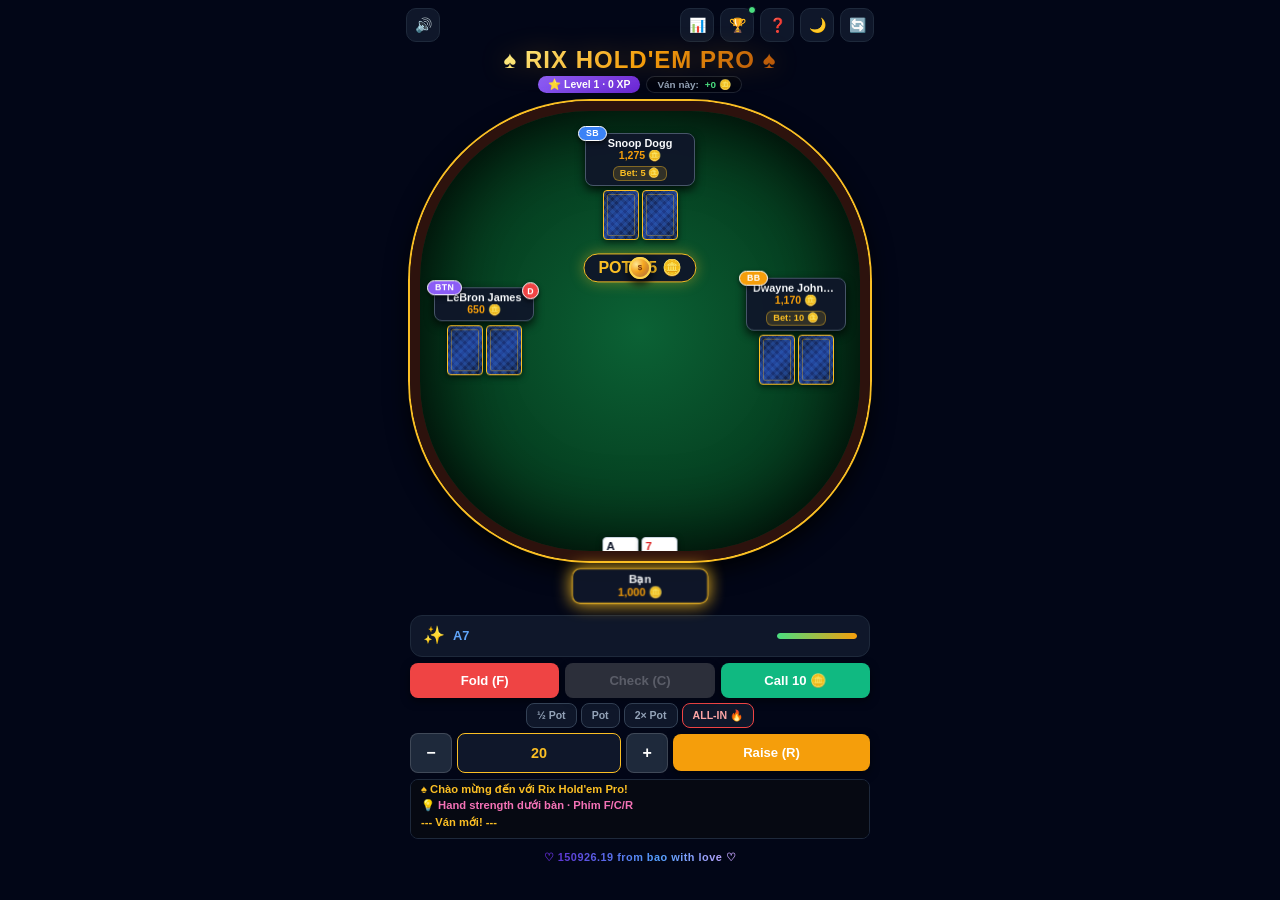
==== index.html @ a3fa2a21 "Update index.html" ====
<!DOCTYPE html>
<html lang="vi">
<head>
<meta charset="UTF-8" />
<meta name="viewport" content="width=device-width, initial-scale=1.0, maximum-scale=1.0, user-scalable=no" />
<title>Rix Hold'em Pro — Poker Đỉnh Cao</title>
<style>
*{box-sizing:border-box;margin:0;padding:0;font-family:-apple-system,BlinkMacSystemFont,'Segoe UI',Roboto,sans-serif;user-select:none;-webkit-tap-highlight-color:transparent}
:root{
  --bg-dark:#020617;
  --table-felt:radial-gradient(ellipse at center,#0b6235 0%,#04381c 70%,#011d0e 100%);
  --gold:#fbbf24;--rix:#f59e0b;
  --card-w:36px;--card-h:50px;
  --surface:#0f172a;--surface-2:#1e293b;--border:#1e293b;
  --text:#f8fafc;--text-muted:#94a3b8;
}
body.light{
  --bg-dark:#e8eef7;
  --table-felt:radial-gradient(ellipse at center,#15803d 0%,#0d5926 70%,#064e2b 100%);
  --surface:#ffffff;--surface-2:#f1f5f9;--border:#cbd5e1;
  --text:#0f172a;--text-muted:#475569;
}
body{background:var(--bg-dark);color:var(--text);display:flex;flex-direction:column;align-items:center;min-height:100vh;padding:6px 4px 4px;overflow-x:hidden;transition:background .3s,color .3s}

/* TOOLBAR */
.top-toolbar{width:100%;max-width:480px;display:flex;justify-content:space-between;align-items:center;gap:6px;padding:2px 6px;margin-bottom:2px;flex-shrink:0}
.toolbar-left,.toolbar-right{display:flex;gap:6px;align-items:center}
.toolbar-btn{width:34px;height:34px;border-radius:10px;border:1.5px solid var(--border);background:var(--surface);color:var(--text-muted);cursor:pointer;display:grid;place-items:center;font-size:14px;transition:all .2s ease;position:relative}
.toolbar-btn:hover{border-color:var(--gold);color:var(--gold);transform:translateY(-1px)}
.toolbar-btn.muted{opacity:.4}
.badge-dot{position:absolute;top:-3px;right:-3px;width:8px;height:8px;border-radius:50%;background:#4ade80;border:1.5px solid var(--bg-dark)}

/* HEADER */
.casino-header{text-align:center;margin-bottom:2px;flex-shrink:0}
.casino-title{font-size:clamp(1.1rem,4.2vw,1.5rem);background:linear-gradient(135deg,#fef08a 0%,#f59e0b 50%,#b45309 100%);-webkit-background-clip:text;-webkit-text-fill-color:transparent;text-transform:uppercase;font-weight:900;letter-spacing:1px;filter:drop-shadow(0 0 12px rgba(245,158,11,.3))}
.badges-row{display:inline-flex;gap:6px;align-items:center;margin-top:2px;flex-wrap:wrap;justify-content:center}
.level-badge{display:inline-flex;align-items:center;gap:4px;padding:2px 10px;border-radius:999px;background:linear-gradient(135deg,#8b5cf6,#6d28d9);color:#fff;font-size:.65rem;font-weight:800}
.session-badge{display:inline-flex;align-items:center;gap:6px;padding:2px 10px;border-radius:999px;background:rgba(0,0,0,.3);color:#94a3b8;font-size:.62rem;font-weight:700;border:1px solid rgba(148,163,184,.2)}
.session-badge .plus{color:#4ade80}
.session-badge .minus{color:#f87171}

/* ============================================================
   TABLE CONTAINER — 2 khu vực riêng biệt
   Khu 1: poker-table (chứa 3 bot + CARDS user)
   Khu 2: user-panel (chứa AVATAR-BOX user — NGOÀI bàn)
   ============================================================ */
.table-container{
  position:relative;
  width:100%;
  max-width:460px;
  margin:6px 0 6px;
  flex-shrink:0;
  display:flex;
  flex-direction:column;
  align-items:center;
  gap:8px; /* khoảng cách giữa bàn và user-panel */
}

.poker-table{
  position:relative;width:100%;height:clamp(360px,52vh,460px);
  background:var(--table-felt);
  border:10px solid #2d120d;border-radius:180px;
  box-shadow:0 0 0 2px var(--gold),inset 0 0 80px rgba(0,0,0,.95),0 10px 25px rgba(0,0,0,.9);
  overflow:hidden;
  animation:tableGlow 3s ease-in-out infinite alternate;
  flex-shrink:0;
}
@keyframes tableGlow{0%{box-shadow:0 0 0 2px var(--gold),inset 0 0 80px rgba(0,0,0,.95),0 10px 25px rgba(0,0,0,.9)}100%{box-shadow:0 0 0 4px #fcd34d,inset 0 0 90px rgba(0,0,0,.95),0 10px 30px rgba(251,191,36,.2)}}
.poker-table.shake{animation:shake .3s ease-in-out}
@keyframes shake{0%{transform:rotate(0)}25%{transform:rotate(1.5deg)}75%{transform:rotate(-1.5deg)}100%{transform:rotate(0)}}

.table-center{position:absolute;top:42%;left:50%;transform:translate(-50%,-50%);display:flex;flex-direction:column;align-items:center;gap:6px;z-index:2;pointer-events:none}
.pot-box{background:rgba(15,23,42,.95);border:1.5px solid var(--gold);padding:4px 14px;border-radius:20px;color:var(--gold);font-weight:900;font-size:clamp(.8rem,3vw,1rem);box-shadow:0 0 14px rgba(251,191,36,.4);white-space:nowrap;text-align:center;line-height:1.2;transition:transform .2s ease}
.pot-box.bump{animation:potBump .35s cubic-bezier(.34,1.56,.64,1)}
@keyframes potBump{0%{transform:scale(1)}50%{transform:scale(1.15)}100%{transform:scale(1)}}
.community-cards{display:flex;gap:3px;justify-content:center;align-items:center;min-height:var(--card-h)}

/* ============================================================
   SEATS — Flex column, DOM order quyết định layout
   Bot top/left/right: [avatar][cards]
   User (seat-bottom): [cards] only — avatar ở user-panel
   ============================================================ */
.seat{
  position:absolute;
  display:flex;
  flex-direction:column;
  align-items:center;
  gap:4px;
  z-index:5;
}
.seat-top{top:22px;left:50%;transform:translateX(-50%);width:110px}
.seat-left{top:50%;left:14px;transform:translateY(-50%);width:100px}
.seat-right{top:50%;right:14px;transform:translateY(-50%);width:100px}
/* User: chỉ có cards, căn giữa đáy bàn */
.seat-bottom{bottom:14px;left:50%;transform:translateX(-50%);z-index:5}

.avatar-box{
  position:relative;
  background:rgba(15,23,42,.95);
  border:1.5px solid #475569;
  border-radius:8px;
  padding:4px 6px;
  text-align:center;
  width:100%;
  box-shadow:0 4px 10px rgba(0,0,0,.8);
  backdrop-filter:blur(4px);
  transition:all .25s ease;
  flex-shrink:0;
}

.cards-row{
  display:none;
  gap:3px;
  justify-content:center;
  align-items:center;
  height:var(--card-h);
  flex-shrink:0;
}
.cards-row.has-cards{display:flex}

/* ============================================================
   USER PANEL — Avatar-box của user, NGOÀI bàn
   ============================================================ */
.user-panel{
  width:130px;
  z-index:10;
  position:relative;
}
.user-panel .avatar-box{
  width:100%;
}

/* ACTIVE / WINNER STATES — áp dụng cho cả seat và user-panel */
.seat.active-turn .avatar-box,
.user-panel.active-turn .avatar-box{
  border-color:var(--gold);box-shadow:0 0 16px var(--gold);transform:scale(1.05);
  animation:pulse-avatar .8s ease-in-out infinite alternate;
}
@keyframes pulse-avatar{0%{transform:scale(1.05);box-shadow:0 0 12px var(--gold)}100%{transform:scale(1.08);box-shadow:0 0 22px var(--gold),0 0 40px rgba(251,191,36,.2)}}

.seat.winner .avatar-box,
.user-panel.winner .avatar-box{
  border-color:#4ade80;box-shadow:0 0 40px #4ade80,0 0 80px rgba(74,222,128,.5);
  animation:pulse-win .6s ease-in-out infinite alternate;
}
@keyframes pulse-win{0%{transform:scale(1);box-shadow:0 0 20px #4ade80}100%{transform:scale(1.1);box-shadow:0 0 50px #4ade80,0 0 100px rgba(74,222,128,.4)}}

.seat.folded,
.user-panel.folded{opacity:.45;filter:grayscale(.7)}

.player-name{font-weight:800;font-size:.68rem;color:#f8fafc;white-space:nowrap;overflow:hidden;text-overflow:ellipsis;line-height:1.1}
.player-chips{color:var(--rix);font-weight:800;font-size:.66rem;font-variant-numeric:tabular-nums;line-height:1.1;white-space:nowrap;overflow:hidden;text-overflow:ellipsis}

.player-bet{display:none;margin-top:2px;font-size:.58rem;font-weight:900;color:var(--gold);background:rgba(251,191,36,.15);border:1px solid rgba(251,191,36,.4);border-radius:6px;padding:0 6px;line-height:1.4;white-space:nowrap}
.player-bet.show{display:inline-block}

.dealer-marker{position:absolute;top:-6px;right:-6px;background:#ef4444;color:#fff;font-weight:900;font-size:.55rem;width:17px;height:17px;border-radius:50%;display:flex;align-items:center;justify-content:center;border:1.5px solid #fff;box-shadow:0 2px 5px rgba(0,0,0,.6);z-index:3}

.position-badge{position:absolute;top:-8px;left:-8px;padding:2px 7px;border-radius:8px;font-size:.55rem;font-weight:900;line-height:1;border:1.5px solid #fff;box-shadow:0 2px 5px rgba(0,0,0,.6);white-space:nowrap;z-index:3;letter-spacing:.04em}
.position-badge.pb-btn{background:#8b5cf6;color:#fff}
.position-badge.pb-sb{background:#3b82f6;color:#fff}
.position-badge.pb-bb{background:#f59e0b;color:#fff}

/* SPEECH BUBBLE — absolute, đặt trên seat */
.speech-bubble{
  position:absolute;
  left:50%;
  top:-22px;
  transform:translateX(-50%) translateY(4px);
  background:rgba(251,191,36,.95);
  color:#0f172a;
  font-weight:800;
  font-size:.52rem;
  padding:2px 7px;
  border-radius:7px;
  opacity:0;
  transition:opacity .18s ease, transform .18s ease;
  z-index:100;
  white-space:nowrap;
  box-shadow:0 3px 6px rgba(0,0,0,.5);
  pointer-events:none;
  line-height:1.15;
  max-width:140px;
  overflow:hidden;
  text-overflow:ellipsis;
}
.speech-bubble.show{opacity:1;transform:translateX(-50%) translateY(0)}

/* ========== CARD STYLES ========== */
.card-container{perspective:1000px;width:var(--card-w);height:var(--card-h);flex-shrink:0}
.card-inner{position:relative;width:100%;height:100%;transition:transform .4s cubic-bezier(.4,.2,.2,1);transform-style:preserve-3d}
.card-container.flipped .card-inner{transform:rotateY(180deg)}
.card-front,.card-back{position:absolute;width:100%;height:100%;backface-visibility:hidden;border-radius:4px;box-shadow:0 2px 6px rgba(0,0,0,.6);display:flex;flex-direction:column;justify-content:space-between;padding:2px 3px;font-weight:900;font-size:.72rem}
.card-front{background:#fff;border:1px solid #cbd5e1;transform:rotateY(180deg)}
.card-front.red{color:#dc2626}
.card-front.black{color:#0f172a}
.card-front .suit{align-self:flex-end;font-size:.75rem;line-height:1}
.card-back{
  background:
    repeating-linear-gradient(45deg,rgba(59,130,246,.18) 0 3px,transparent 3px 6px),
    repeating-linear-gradient(-45deg,rgba(59,130,246,.18) 0 3px,transparent 3px 6px),
    linear-gradient(135deg,#0f172a 0%,#1e3a8a 50%,#0f172a 100%);
  border:1px solid var(--gold);transform:rotateY(0deg);position:relative;
}
.card-back::after{content:'';position:absolute;inset:3px;border:1px solid rgba(251,191,36,.35);border-radius:2px}
.card-container.glow-gold .card-front{box-shadow:0 0 20px var(--gold),0 0 40px rgba(251,191,36,.4);border-color:var(--gold)}
.card-container.glow-rainbow .card-front{box-shadow:0 0 30px #fbbf24,0 0 60px #f59e0b,0 0 90px #ef4444;border-color:#fbbf24;animation:glowRainbow .6s ease-in-out infinite alternate}
@keyframes glowRainbow{0%{box-shadow:0 0 20px #fbbf24,0 0 40px #f59e0b}100%{box-shadow:0 0 40px #fbbf24,0 0 80px #f59e0b,0 0 120px #ef4444}}

.flying-card{position:fixed;width:var(--card-w);height:var(--card-h);background:linear-gradient(135deg,#0f172a 0%,#1e3a8a 100%);border:1px solid var(--gold);border-radius:4px;z-index:999;pointer-events:none;transition:all .25s cubic-bezier(.25,.8,.25,1);box-shadow:0 6px 15px rgba(0,0,0,.7)}
.flying-chip{position:fixed;width:22px;height:22px;border-radius:50%;background:radial-gradient(circle at 30% 30%,#fde68a,#f59e0b 40%,#92400e 100%);border:2px solid #fcd34d;z-index:999;pointer-events:none;box-shadow:0 4px 10px rgba(0,0,0,.6),inset 0 0 8px rgba(255,255,255,.3);transition:all .5s cubic-bezier(.4,0,.2,1);display:grid;place-items:center;font-size:8px;font-weight:900;color:#78350f}

/* INFO BAR */
.info-bar{width:100%;max-width:460px;padding:8px 12px;margin-top:6px;background:var(--surface);border:1.5px solid var(--border);border-radius:12px;display:flex;align-items:center;gap:10px;justify-content:space-between;min-height:42px;flex-shrink:0;position:relative;z-index:1}
.hand-strength{display:flex;align-items:center;gap:8px;font-size:.8rem;font-weight:800;color:var(--gold);flex:1;min-width:0}
.hand-strength .strength-icon{font-size:1.1rem;flex-shrink:0}
.hand-strength .strength-name{white-space:nowrap;overflow:hidden;text-overflow:ellipsis}
.hand-strength.strength-great{color:#4ade80}
.hand-strength.strength-good{color:#60a5fa}
.hand-strength.strength-ok{color:var(--gold)}
.hand-strength.strength-bad{color:#f87171}
.timer-bar{width:80px;height:6px;background:#1e293b;border-radius:3px;overflow:hidden;flex-shrink:0}
.timer-fill{height:100%;width:100%;background:linear-gradient(90deg,#4ade80,#f59e0b);transition:width 1s linear;border-radius:3px}
.timer-fill.warning{background:linear-gradient(90deg,#f59e0b,#ef4444)}
.timer-fill.danger{background:#ef4444;animation:timerPulse .5s ease-in-out infinite alternate}
@keyframes timerPulse{0%{opacity:1}100%{opacity:.5}}

/* CONTROLS */
.controls-area{width:100%;max-width:460px;display:flex;flex-direction:column;gap:5px;align-items:center;margin-top:6px;flex-shrink:0}
.action-btns{display:grid;grid-template-columns:repeat(3,1fr);gap:6px;width:100%}
.btn{padding:10px 0;border:none;border-radius:8px;font-weight:800;font-size:.82rem;cursor:pointer;transition:all .15s ease;box-shadow:0 3px 8px rgba(0,0,0,.5);text-align:center;color:#fff;white-space:nowrap}
.btn:active{transform:scale(.96)}
.btn:disabled{opacity:.35;cursor:not-allowed;filter:grayscale(1)}
.btn-fold{background:#ef4444}
.btn-check{background:#3b82f6}
.btn-call{background:#10b981}
.btn-raise{background:#f59e0b;flex:1;padding:11px 0}
.btn-next{background:linear-gradient(135deg,#8b5cf6 0%,#6d28d9 100%);grid-column:span 3;padding:12px 0;font-size:.95rem;letter-spacing:.5px}
.raise-control-group{display:grid;grid-template-columns:42px 1fr 42px 1.2fr;gap:5px;width:100%;align-items:center}
.btn-step{background:var(--surface-2);color:#fff;border:1px solid rgba(255,255,255,.15);height:40px;font-size:1rem;font-weight:800;border-radius:8px;cursor:pointer;transition:all .15s}
.btn-step:hover{background:var(--border);color:var(--gold)}
input[type="number"]{height:40px;border-radius:8px;border:1px solid var(--gold);font-weight:bold;text-align:center;background:var(--surface);color:var(--gold);font-size:.9rem;-moz-appearance:textfield;width:100%}
input[type="number"]::-webkit-outer-spin-button,input[type="number"]::-webkit-inner-spin-button{-webkit-appearance:none;margin:0}
.raise-presets{display:flex;gap:4px;width:100%;justify-content:center;flex-wrap:wrap}
.preset-btn{padding:5px 10px;border-radius:8px;border:1.5px solid #334155;background:var(--surface);color:var(--text-muted);font-weight:700;font-size:.66rem;cursor:pointer;transition:all .15s}
.preset-btn:hover{border-color:var(--gold);color:var(--gold);background:var(--surface-2)}
.preset-btn.allin{border-color:#ef4444;color:#fca5a5}
.preset-btn.allin:hover{border-color:#ef4444;color:#fff;background:#7f1d1d}

/* LOG */
.log-box{width:100%;max-width:460px;height:60px;background:rgba(7,10,18,.95);margin-top:6px;border-radius:8px;padding:6px 10px;overflow-y:auto;font-size:.7rem;border:1px solid #1e293b;flex-shrink:0}
.log-box::-webkit-scrollbar{width:4px}
.log-box::-webkit-scrollbar-thumb{background:#334155;border-radius:2px}
.log-line{margin-bottom:2px;color:#94a3b8;line-height:1.3}
.log-line.gold{color:var(--gold);font-weight:bold}
.log-line.alert{color:#f87171;font-weight:bold}
.log-line.winner{color:#4ade80;font-weight:bold}
.log-line.special{color:#f472b6;font-weight:bold}
.log-line.achievement{color:#c084fc;font-weight:bold}

/* MODAL */
.modal-backdrop{position:fixed;inset:0;background:rgba(2,6,23,.85);backdrop-filter:blur(6px);-webkit-backdrop-filter:blur(6px);z-index:2000;display:grid;place-items:center;padding:16px;opacity:0;visibility:hidden;transition:all .25s ease}
.modal-backdrop.open{opacity:1;visibility:visible}
.modal-content{background:linear-gradient(180deg,#0f172a 0%,#020617 100%);border:1.5px solid var(--gold);border-radius:18px;padding:20px;width:100%;max-width:440px;max-height:85vh;overflow-y:auto;box-shadow:0 20px 60px rgba(0,0,0,.9),0 0 40px rgba(251,191,36,.15);transform:scale(.95);transition:transform .25s cubic-bezier(.34,1.56,.64,1)}
.modal-backdrop.open .modal-content{transform:scale(1)}
.modal-content::-webkit-scrollbar{width:6px}
.modal-content::-webkit-scrollbar-thumb{background:#334155;border-radius:3px}
.modal-head{display:flex;justify-content:space-between;align-items:center;margin-bottom:16px;padding-bottom:12px;border-bottom:1px solid #1e293b}
.modal-head h3{font-size:1.05rem;font-weight:800;color:var(--gold);display:flex;align-items:center;gap:8px}
.modal-close{width:32px;height:32px;border-radius:8px;border:none;background:#1e293b;color:#94a3b8;cursor:pointer;display:grid;place-items:center;font-size:14px;transition:all .2s}
.modal-close:hover{background:#ef4444;color:#fff}
.modal-section{margin-bottom:16px}
.modal-section h4{font-size:.78rem;font-weight:800;color:var(--gold);text-transform:uppercase;letter-spacing:.05em;margin-bottom:8px;display:flex;align-items:center;gap:6px}
.modal-section p,.modal-section li{font-size:.82rem;color:#cbd5e1;line-height:1.6}
.modal-section ul{padding-left:20px}
.modal-section li{margin-bottom:4px}
.kbd{display:inline-block;padding:2px 8px;border-radius:5px;background:#1e293b;border:1px solid #475569;font-family:'Courier New',monospace;font-size:.72rem;font-weight:700;color:var(--gold);box-shadow:0 2px 0 #334155}

/* STATS */
.stats-grid{display:grid;grid-template-columns:repeat(2,1fr);gap:8px;margin-bottom:16px}
.stat-card{background:linear-gradient(135deg,#1e293b,#0f172a);border:1px solid #334155;border-radius:12px;padding:12px;text-align:center}
.stat-card .v{font-size:1.4rem;font-weight:900;color:var(--gold);font-family:'Courier New',monospace;line-height:1;font-variant-numeric:tabular-nums}
.stat-card .l{font-size:.65rem;font-weight:700;color:#94a3b8;text-transform:uppercase;margin-top:6px;letter-spacing:.04em}
.stat-card.win .v{color:#4ade80}
.stat-card.loss .v{color:#f87171}
.xp-bar{height:10px;background:#1e293b;border-radius:5px;overflow:hidden;margin-top:6px;position:relative}
.xp-fill{height:100%;background:linear-gradient(90deg,#8b5cf6,#ec4899);border-radius:5px;transition:width .5s ease}
.xp-text{position:absolute;inset:0;display:flex;align-items:center;justify-content:center;font-size:.6rem;font-weight:800;color:#fff;text-shadow:0 1px 2px rgba(0,0,0,.8)}
.history-list-mini{display:flex;flex-direction:column;gap:4px;max-height:180px;overflow-y:auto;margin-bottom:12px}
.history-item-mini{display:flex;justify-content:space-between;align-items:center;padding:6px 10px;border-radius:8px;background:#0a0f1e;border:1px solid #1e293b;font-size:.75rem}
.history-item-mini.win{border-left:3px solid #4ade80}
.history-item-mini.loss{border-left:3px solid #f87171}
.history-item-mini .result{font-weight:800}
.history-item-mini.win .result{color:#4ade80}
.history-item-mini.loss .result{color:#f87171}

/* ACH */
.achievements-grid{display:grid;grid-template-columns:repeat(3,1fr);gap:8px}
.ach-card{padding:10px 6px;border-radius:10px;text-align:center;background:#0a0f1e;border:1px solid #1e293b;transition:all .2s}
.ach-card.unlocked{background:linear-gradient(135deg,#1e293b,#0f172a);border-color:var(--gold);box-shadow:0 0 12px rgba(251,191,36,.2)}
.ach-card.locked{opacity:.4;filter:grayscale(1)}
.ach-icon{font-size:1.6rem;line-height:1;margin-bottom:4px}
.ach-name{font-size:.6rem;font-weight:700;color:#cbd5e1;line-height:1.2}
.ach-card.unlocked .ach-name{color:var(--gold)}

.hand-ranks{display:flex;flex-direction:column;gap:4px}
.hand-rank-item{display:flex;align-items:center;gap:10px;padding:6px 10px;background:#0a0f1e;border-radius:8px;border-left:3px solid var(--gold);font-size:.78rem}
.hand-rank-item .rank-num{font-weight:900;color:var(--gold);min-width:24px}
.hand-rank-item .rank-name{font-weight:700;color:#f8fafc}

/* TOAST */
.toast-wrap{position:fixed;top:70px;left:50%;transform:translateX(-50%);z-index:3000;display:flex;flex-direction:column;gap:8px;align-items:center;pointer-events:none;width:min(92vw,400px)}
.toast{background:linear-gradient(135deg,#fbbf24,#f59e0b);color:#0f172a;padding:10px 18px;border-radius:12px;font-weight:800;font-size:.82rem;box-shadow:0 10px 30px rgba(251,191,36,.4);animation:toastIn .35s cubic-bezier(.34,1.56,.64,1);display:flex;align-items:center;gap:10px;border:2px solid #fcd34d;max-width:100%}
.toast.info{background:linear-gradient(135deg,#3b82f6,#2563eb);color:#fff;border-color:#60a5fa}
.toast.win{background:linear-gradient(135deg,#10b981,#059669);color:#fff;border-color:#34d399}
@keyframes toastIn{from{opacity:0;transform:translateY(-20px) scale(.9)}to{opacity:1;transform:none}}

/* EFFECTS */
.confetti{position:fixed;width:10px;height:14px;z-index:9999;pointer-events:none;top:-20px;animation:confettiFall linear forwards}
@keyframes confettiFall{0%{transform:translateY(0) rotate(0) scale(1);opacity:1}100%{transform:translateY(110vh) rotate(720deg) scale(.6);opacity:0}}
.firework{position:fixed;pointer-events:none;width:8px;height:8px;border-radius:50%;animation:firework-burst .8s ease-out forwards;z-index:1000}
@keyframes firework-burst{0%{transform:translate(0,0) scale(1);opacity:1}100%{transform:translate(var(--tx),var(--ty)) scale(0);opacity:0}}
.flash-overlay{position:fixed;inset:0;background:radial-gradient(circle,rgba(251,191,36,.25) 0%,rgba(251,191,36,0) 70%);pointer-events:none;z-index:999;opacity:0;animation:flashPulse .6s ease-out forwards}
@keyframes flashPulse{0%{opacity:1}100%{opacity:0}}

.winner-banner{position:fixed;top:10%;left:50%;transform:translate(-50%,-50%) scale(.5);z-index:2500;pointer-events:none;padding:12px 24px;border-radius:18px;background:linear-gradient(135deg,#fbbf24,#f59e0b,#ef4444);color:#fff;font-weight:900;font-size:1.1rem;text-shadow:0 2px 4px rgba(0,0,0,.3);box-shadow:0 20px 60px rgba(251,191,36,.6);border:3px solid #fff;letter-spacing:1px;animation:winnerPop 1.4s cubic-bezier(.34,1.56,.64,1) forwards;white-space:nowrap}
@keyframes winnerPop{0%{transform:translate(-50%,-50%) scale(.5);opacity:0}20%{transform:translate(-50%,-50%) scale(1.15);opacity:1}75%{transform:translate(-50%,-50%) scale(1);opacity:1}100%{transform:translate(-50%,-50%) scale(1);opacity:0}}

/* FOOTER */
.footer{width:100%;max-width:460px;text-align:center;padding:8px 0 4px;font-size:.68rem;font-weight:600;letter-spacing:.5px;margin-top:4px;flex-shrink:0}
.rainbow-text{background:linear-gradient(270deg,#ff6b6b,#feca57,#48dbfb,#ff9ff3,#54a0ff,#5f27cd);background-size:300% 300%;-webkit-background-clip:text;-webkit-text-fill-color:transparent;animation:rainbow 4s ease-in-out infinite;display:inline-block}
@keyframes rainbow{0%{background-position:0% 50%}50%{background-position:100% 50%}100%{background-position:0% 50%}}

@media (max-width:480px){
  .btn{font-size:.75rem;padding:9px 0}
  .stat-card .v{font-size:1.15rem}
  .session-badge{display:none}
  .raise-control-group{grid-template-columns:38px 1fr 38px 1.2fr}
  .poker-table{height:clamp(340px,50vh,420px)}
  .card-container{width:32px;height:45px}
  .speech-bubble{font-size:.48rem;padding:1px 5px;max-width:110px}
  .seat-top{top:18px}
}
@media (max-height:700px){
  .poker-table{height:340px}
}
</style>
</head>
<body>

<div class="top-toolbar">
  <div class="toolbar-left">
    <button class="toolbar-btn" id="btn-sound" title="Âm thanh">🔊</button>
  </div>
  <div class="toolbar-right">
    <button class="toolbar-btn" id="btn-stats" title="Thống kê">📊</button>
    <button class="toolbar-btn" id="btn-ach" title="Thành tựu" style="position:relative">
      🏆
      <span class="badge-dot" id="ach-badge" style="display:none"></span>
    </button>
    <button class="toolbar-btn" id="btn-help" title="Trợ giúp">❓</button>
    <button class="toolbar-btn" id="btn-theme" title="Đổi theme">🌙</button>
    <button class="toolbar-btn" id="btn-reset" title="Reset">🔄</button>
  </div>
</div>

<div class="casino-header">
  <div class="casino-title">♠️ Rix Hold'em Pro ♠️</div>
  <div class="badges-row">
    <span class="level-badge" id="level-badge">⭐ Level 1 · 0 XP</span>
    <span class="session-badge" id="session-badge"></span>
  </div>
</div>

<div class="table-container">
  <div class="poker-table" id="poker-table">
    <div class="table-center">
      <div class="pot-box" id="pot-display">POT: 0</div>
      <div class="community-cards" id="community-cards"></div>
    </div>

    <!-- SEAT TOP -->
    <div class="seat seat-top" id="seat-2">
      <div class="speech-bubble" id="bubble-2">Check</div>
      <div class="avatar-box">
        <div class="position-badge" id="pos-2" style="display:none"></div>
        <div class="player-name" id="name-2">Bot 2</div>
        <div class="player-chips" id="chips-2">0</div>
        <div class="player-bet" id="bet-2"></div>
        <div class="dealer-marker" id="d-2" style="display:none;">D</div>
      </div>
      <div class="cards-row" id="cards-2"></div>
    </div>

    <!-- SEAT LEFT -->
    <div class="seat seat-left" id="seat-1">
      <div class="speech-bubble" id="bubble-1">Check</div>
      <div class="avatar-box">
        <div class="position-badge" id="pos-1" style="display:none"></div>
        <div class="player-name" id="name-1">Bot 1</div>
        <div class="player-chips" id="chips-1">0</div>
        <div class="player-bet" id="bet-1"></div>
        <div class="dealer-marker" id="d-1" style="display:none;">D</div>
      </div>
      <div class="cards-row" id="cards-1"></div>
    </div>

    <!-- SEAT RIGHT -->
    <div class="seat seat-right" id="seat-3">
      <div class="speech-bubble" id="bubble-3">Check</div>
      <div class="avatar-box">
        <div class="position-badge" id="pos-3" style="display:none"></div>
        <div class="player-name" id="name-3">Bot 3</div>
        <div class="player-chips" id="chips-3">0</div>
        <div class="player-bet" id="bet-3"></div>
        <div class="dealer-marker" id="d-3" style="display:none;">D</div>
      </div>
      <div class="cards-row" id="cards-3"></div>
    </div>

    <!-- SEAT BOTTOM (USER): CHỈ có cards + bubble. Avatar nằm ở user-panel bên dưới -->
    <div class="seat seat-bottom" id="seat-0">
      <div class="speech-bubble" id="bubble-0">Check</div>
      <div class="cards-row" id="cards-0"></div>
    </div>
  </div>

  <!-- USER PANEL: Avatar-box của user, NGOÀI bàn, dưới bàn -->
  <div class="user-panel" id="user-panel">
    <div class="avatar-box">
      <div class="position-badge" id="pos-0" style="display:none"></div>
      <div class="player-name" id="name-0">Bạn</div>
      <div class="player-chips" id="chips-0">0</div>
      <div class="player-bet" id="bet-0"></div>
      <div class="dealer-marker" id="d-0" style="display:none;">D</div>
    </div>
  </div>
</div>

<div class="info-bar">
  <div class="hand-strength" id="hand-strength">
    <span class="strength-icon">🃏</span>
    <span class="strength-name" id="strength-name">Chưa có bài</span>
  </div>
  <div class="timer-bar" id="timer-bar" style="display:none">
    <div class="timer-fill" id="timer-fill"></div>
  </div>
</div>

<div class="controls-area">
  <div class="action-btns">
    <button class="btn btn-fold" id="btn-fold">Fold (F)</button>
    <button class="btn btn-check" id="btn-check">Check (C)</button>
    <button class="btn btn-call" id="btn-call">Call</button>
  </div>
  <div class="raise-presets">
    <button class="preset-btn" data-preset="half">½ Pot</button>
    <button class="preset-btn" data-preset="pot">Pot</button>
    <button class="preset-btn" data-preset="2x">2× Pot</button>
    <button class="preset-btn allin" data-preset="allin">ALL-IN 🔥</button>
  </div>
  <div class="raise-control-group">
    <button class="btn-step" id="btn-minus">−</button>
    <input type="number" id="raise-amount" value="10" min="10" step="10">
    <button class="btn-step" id="btn-plus">+</button>
    <button class="btn btn-raise" id="btn-raise">Raise (R)</button>
  </div>
  <button class="btn btn-next" id="btn-next" style="display:none;">Ván Tiếp ➔ (Space)</button>
</div>

<div class="log-box" id="log-box"></div>

<div class="footer">
  <span class="rainbow-text">♡ <span id="app-version">150926.19</span> from bao with love ♡</span>
</div>

<div class="toast-wrap" id="toast-wrap"></div>

<!-- HELP -->
<div class="modal-backdrop" id="modal-help">
  <div class="modal-content">
    <div class="modal-head">
      <h3>❓ Hướng dẫn & Xếp hạng bài</h3>
      <button class="modal-close" data-close>✕</button>
    </div>
    <div class="modal-section">
      <h4>🏆 Xếp hạng 5 lá (cao → thấp)</h4>
      <div class="hand-ranks">
        <div class="hand-rank-item"><span class="rank-num">#1</span><span class="rank-name">Royal Flush — Sảnh Rồng</span></div>
        <div class="hand-rank-item"><span class="rank-num">#2</span><span class="rank-name">Straight Flush — Thùng Phá Sảnh</span></div>
        <div class="hand-rank-item"><span class="rank-num">#3</span><span class="rank-name">Four of a Kind — Tứ Quý</span></div>
        <div class="hand-rank-item"><span class="rank-num">#4</span><span class="rank-name">Full House — Cù Lũ</span></div>
        <div class="hand-rank-item"><span class="rank-num">#5</span><span class="rank-name">Flush — Thùng</span></div>
        <div class="hand-rank-item"><span class="rank-num">#6</span><span class="rank-name">Straight — Sảnh</span></div>
        <div class="hand-rank-item"><span class="rank-num">#7</span><span class="rank-name">Three of a Kind — Xám Cơ</span></div>
        <div class="hand-rank-item"><span class="rank-num">#8</span><span class="rank-name">Two Pair — Hai Đôi</span></div>
        <div class="hand-rank-item"><span class="rank-num">#9</span><span class="rank-name">One Pair — Một Đôi</span></div>
        <div class="hand-rank-item"><span class="rank-num">#10</span><span class="rank-name">High Card — Mậu Thần</span></div>
      </div>
    </div>
    <div class="modal-section">
      <h4>⌨️ Phím tắt</h4>
      <ul style="list-style:none;padding:0">
        <li><span class="kbd">F</span> Fold</li>
        <li><span class="kbd">C</span> Check / Call</li>
        <li><span class="kbd">R</span> Raise</li>
        <li><span class="kbd">Space</span> Ván tiếp</li>
        <li><span class="kbd">1</span> <span class="kbd">2</span> <span class="kbd">3</span> <span class="kbd">4</span> Preset raise</li>
      </ul>
    </div>
  </div>
</div>

<div class="modal-backdrop" id="modal-stats">
  <div class="modal-content">
    <div class="modal-head">
      <h3>📊 Thống kê</h3>
      <button class="modal-close" data-close>✕</button>
    </div>
    <div id="stats-content"></div>
  </div>
</div>

<div class="modal-backdrop" id="modal-ach">
  <div class="modal-content">
    <div class="modal-head">
      <h3>🏆 Thành tựu</h3>
      <button class="modal-close" data-close>✕</button>
    </div>
    <div class="achievements-grid" id="achievements-grid"></div>
  </div>
</div>

<script>
/* ============================================================
   VERSION
============================================================ */
const APP_VERSION = '150926.19';
document.addEventListener('DOMContentLoaded', () => {
  const el = document.getElementById('app-version');
  if(el) el.textContent = APP_VERSION;
});

/* ============================================================
   SOUND
============================================================ */
const Sound = {
  ctx: null, enabled: true,
  init(){ if(!this.ctx){ try{ this.ctx = new (window.AudioContext||window.webkitAudioContext)(); }catch(e){} } if(this.ctx && this.ctx.state === 'suspended') this.ctx.resume(); },
  _play(freq, dur, type='sine', vol=0.15){
    if(!this.enabled) return;
    this.init(); if(!this.ctx) return;
    try{
      const t = this.ctx.currentTime;
      const o = this.ctx.createOscillator(), g = this.ctx.createGain();
      o.type = type;
      o.frequency.setValueAtTime(freq, t);
      g.gain.setValueAtTime(vol, t);
      g.gain.linearRampToValueAtTime(0.01, t + dur);
      o.connect(g); g.connect(this.ctx.destination);
      o.start(t); o.stop(t + dur);
    }catch(e){}
  },
  playCard(){ this._play(480, 0.08, 'sine', 0.2); },
  playChip(){ this._play(1350, 0.06, 'triangle', 0.18); },
  playKnock(){ this._play(110, 0.05, 'square', 0.22); },
  playWin(){ [523.25,659.25,783.99,1046.50].forEach((f,i)=> setTimeout(()=>this._play(f,0.22,'sine',0.2), i*100)); },
  playShake(){ this._play(60, 0.15, 'sawtooth', 0.15); },
  playHappy(){ [523,659,784].forEach((f,i)=> setTimeout(()=>this._play(f,0.12,'sine',0.15), i*80)); },
  playAllIn(){ this._play(220, 0.3, 'sawtooth', 0.15); },
  playBigWin(){ [523,659,784,1047,784,659].forEach((f,i)=> setTimeout(()=>this._play(f,0.12,'sine',0.2), i*80)); },
  playFold(){ this._play(300, 0.1, 'sine', 0.1); }
};
document.addEventListener('click', () => { Sound.init(); });

/* ============================================================
   UTILS
============================================================ */
const $ = id => document.getElementById(id);
const sleep = ms => new Promise(r => setTimeout(r, ms));
const fmt = n => Math.floor(n).toLocaleString('en-US') + ' 🪙';
const fmtFull = fmt;

function shuffleArray(arr){
  const a = [...arr];
  for(let i = a.length-1; i>0; i--){
    const j = Math.floor(Math.random()*(i+1));
    [a[i],a[j]] = [a[j],a[i]];
  }
  return a;
}
function vibrate(p){ try{ if(navigator.vibrate) navigator.vibrate(p); }catch(e){} }

/* ============================================================
   TOAST / CONFETTI / FIREWORKS
============================================================ */
function showToast(msg, type=''){
  const wrap = $('toast-wrap');
  if(!wrap) return;
  const el = document.createElement('div');
  el.className = 'toast' + (type ? ' ' + type : '');
  el.innerHTML = `<span>${msg}</span>`;
  wrap.appendChild(el);
  setTimeout(() => {
    el.style.animation = 'toastIn .3s reverse forwards';
    setTimeout(() => el.remove(), 300);
  }, 2800);
}
function createConfetti(count = 60){
  const colors = ['#fbbf24','#f59e0b','#ef4444','#3b82f6','#10b981','#8b5cf6','#ec4899'];
  for(let i = 0; i < count; i++){
    const el = document.createElement('div');
    el.className = 'confetti';
    el.style.background = colors[Math.floor(Math.random()*colors.length)];
    el.style.left = (Math.random()*100) + 'vw';
    el.style.animationDelay = (Math.random()*0.6) + 's';
    el.style.animationDuration = (1.8 + Math.random()*1.6) + 's';
    if(Math.random() > 0.5) el.style.borderRadius = '50%';
    document.body.appendChild(el);
    setTimeout(() => el.remove(), 4000);
  }
}
function showWinnerBanner(text){
  const el = document.createElement('div');
  el.className = 'winner-banner';
  el.textContent = text;
  document.body.appendChild(el);
  setTimeout(() => el.remove(), 1500);
}
function cleanupStaleFlyers(){
  document.querySelectorAll('.flying-card,.flying-chip,.confetti,.firework,.winner-banner,.flash-overlay').forEach(el => el.remove());
}

/* Helper: đánh dấu winner cho cả seat và user-panel */
function markWinner(seatId){
  if(seatId === 0){
    const panel = $('user-panel');
    if(panel) panel.classList.add('winner');
  }
  const seat = $('seat-' + seatId);
  if(seat) seat.classList.add('winner');
}
/* Helper: reset winner cho tất cả */
function clearAllWinners(){
  document.querySelectorAll('.seat').forEach(s => s.classList.remove('winner','active-turn'));
  const panel = $('user-panel');
  if(panel) panel.classList.remove('winner','active-turn','folded');
}

/* ============================================================
   CELEB POOL
============================================================ */
const CELEB_POOL = [
  {name:"Cristiano Ronaldo",style:"aggressive"},{name:"Lionel Messi",style:"smart"},
  {name:"Elon Musk",style:"wild"},{name:"Taylor Swift",style:"tight"},
  {name:"Snoop Dogg",style:"wild"},{name:"MrBeast",style:"aggressive"},
  {name:"Gordon Ramsay",style:"aggressive"},{name:"Keanu Reeves",style:"tight"},
  {name:"Dwayne Johnson",style:"aggressive"},{name:"Bill Gates",style:"smart"},
  {name:"Mark Zuckerberg",style:"smart"},{name:"Kim Kardashian",style:"tight"},
  {name:"Beyoncé",style:"smart"},{name:"Tom Cruise",style:"aggressive"},
  {name:"Neymar Jr",style:"wild"},{name:"Kylian Mbappé",style:"aggressive"},
  {name:"Eminem",style:"wild"},{name:"Drake",style:"wild"},
  {name:"Stephen Curry",style:"smart"},{name:"LeBron James",style:"smart"},
  {name:"Justin Bieber",style:"tight"},{name:"Leonardo DiCaprio",style:"smart"},
  {name:"Shakira",style:"smart"},{name:"Rihanna",style:"aggressive"},
  {name:"Jeff Bezos",style:"smart"},{name:"Post Malone",style:"wild"},
  {name:"Jackie Chan",style:"smart"},{name:"Will Smith",style:"aggressive"},
  {name:"Selena Gomez",style:"tight"},{name:"Jack Black",style:"wild"}
];
let shuffledCelebs = shuffleArray(CELEB_POOL);
let activeCelebs = shuffledCelebs.slice(0,3);
let benchPool = shuffledCelebs.slice(3);
function getRandomBotStack(){ return Math.floor(Math.random()*151 + 50) * 10; }

/* ============================================================
   BOT QUOTES
============================================================ */
const BOT_QUOTES = {
  raise: ['Theo đây! 🔥','Raise mạnh!','Sợ chưa? 😏','Chơi lớn!'],
  call:  ['Theo.','Call đây.','Ừm, theo.','Được, call.'],
  check: ['Check.','Bình thường.','Nhẹ nhàng.','Chờ xem.'],
  fold:  ['Bỏ vậy.','Bài xấu.','Fold thôi.','Không tự tin.'],
  bluff: ['Bài mạnh!','Cẩn thận!','Bluff đấy 😏'],
  win:   ['Cảm ơn! 🎉','Dễ ợt!','Biết ngay!','Hên thôi 😜'],
  lose:  ['Đen thật!','Ván sau nha.','Không phục!']
};
function botSay(pIdx, type){
  const p = players[pIdx];
  if(!p || p.isHuman) return;
  const arr = BOT_QUOTES[type];
  if(!arr) return;
  const q = arr[Math.floor(Math.random()*arr.length)];
  setTimeout(() => showSpeech(pIdx, q), Math.random()*400);
}

/* ============================================================
   PERSISTENT STATE
============================================================ */
const LS_STATS = 'rix_poker_stats_v15';
const LS_ACH = 'rix_poker_ach_v15';
const LS_SETTINGS = 'rix_poker_settings_v15';
const SAVE_KEY = 'rix_poker_save_v15';

const defaultStats = {
  gamesPlayed: 0, wins: 0, losses: 0,
  biggestPot: 0, bestHandName: '', bestHandCategory: 0,
  streak: 0, bestStreak: 0,
  royalFlushCount: 0, allInWins: 0,
  comebacks: 0, peakChips: 1000,
  xp: 0, level: 1, history: []
};
const defaultSettings = { sound: true, theme: 'dark' };

function loadStats(){ try{ const raw = localStorage.getItem(LS_STATS); return raw ? { ...defaultStats, ...JSON.parse(raw) } : { ...defaultStats }; }catch(e){ return { ...defaultStats }; } }
function loadAch(){ try{ const raw = localStorage.getItem(LS_ACH); return raw ? JSON.parse(raw) : {}; }catch(e){ return {}; } }
function loadSettings(){ try{ const raw = localStorage.getItem(LS_SETTINGS); return raw ? { ...defaultSettings, ...JSON.parse(raw) } : { ...defaultSettings }; }catch(e){ return { ...defaultSettings }; } }

let stats = loadStats();
let achievements = loadAch();
let settings = loadSettings();
let sessionStats = { wins: 0, losses: 0, net: 0, startingChips: 1000 };

const saveStats = () => { try{ localStorage.setItem(LS_STATS, JSON.stringify(stats)); }catch(e){} };
const saveAch = () => { try{ localStorage.setItem(LS_ACH, JSON.stringify(achievements)); }catch(e){} };
const saveSettings = () => { try{ localStorage.setItem(LS_SETTINGS, JSON.stringify(settings)); }catch(e){} };

/* ============================================================
   ACHIEVEMENTS
============================================================ */
const ACHIEVEMENTS = [
  {id:'first_win', icon:'🥇', name:'Ván đầu thắng', check:s => s.wins >= 1},
  {id:'big_pot', icon:'💰', name:'Pot 1000+', check:s => s.biggestPot >= 1000},
  {id:'royal', icon:'👑', name:'Royal Flush', check:s => s.royalFlushCount >= 1},
  {id:'streak3', icon:'🔥', name:'Chuỗi 3 thắng', check:s => s.bestStreak >= 3},
  {id:'streak5', icon:'💥', name:'Chuỗi 5 thắng', check:s => s.bestStreak >= 5},
  {id:'level5', icon:'⭐', name:'Level 5', check:s => s.level >= 5},
  {id:'allin_win', icon:'🎰', name:'All-in thắng', check:s => s.allInWins >= 1},
  {id:'rich', icon:'💎', name:'Triệu phú', check:s => s.peakChips >= 1000000},
  {id:'games100', icon:'🎯', name:'Chơi 100 ván', check:s => s.gamesPlayed >= 100}
];
function checkAchievements(){
  const newlyUnlocked = [];
  ACHIEVEMENTS.forEach(a => {
    if(!achievements[a.id] && a.check(stats)){ achievements[a.id] = Date.now(); newlyUnlocked.push(a); }
  });
  if(newlyUnlocked.length){
    saveAch(); updateAchBadge();
    newlyUnlocked.forEach((a, i) => {
      setTimeout(() => {
        showToast(`${a.icon} Mở khóa: ${a.name}`, 'win');
        log(`🏆 THÀNH TỰU: ${a.name}`, 'achievement');
        Sound.playHappy(); vibrate([50, 30, 50, 30, 100]);
      }, i * 900);
    });
    createConfetti(40);
  }
}
function updateAchBadge(){
  const total = ACHIEVEMENTS.length;
  const unlocked = Object.keys(achievements).length;
  const b = $('ach-badge');
  if(b) b.style.display = unlocked < total ? 'block' : 'none';
}

/* ============================================================
   LEVEL / XP
============================================================ */
function xpForLevel(lv){ return 50 + (lv - 1) * 30; }
function addXP(amount){
  stats.xp += amount;
  let leveled = false;
  while(stats.xp >= xpForLevel(stats.level)){ stats.xp -= xpForLevel(stats.level); stats.level++; leveled = true; }
  saveStats(); updateLevelBadge();
  if(leveled){
    showToast(`⭐ LÊN LEVEL ${stats.level}!`, 'win');
    log(`⭐ Level ${stats.level}!`, 'achievement');
    Sound.playBigWin(); vibrate([80, 40, 80, 40, 200]); createConfetti(60);
  }
  checkAchievements();
}
function updateLevelBadge(){ const el = $('level-badge'); if(el) el.textContent = `⭐ Level ${stats.level} · ${stats.xp} XP`; }
function updateSessionBadge(){
  const el = $('session-badge');
  if(!el) return;
  const net = sessionStats.net;
  el.innerHTML = `Ván này: <span class="${net >= 0 ? 'plus' : 'minus'}">${net >= 0 ? '+' : ''}${fmt(net)}</span>`;
}

/* ============================================================
   MODAL
============================================================ */
function openModal(id){ const m = $(id); if(m) m.classList.add('open'); }
function closeModal(id){ const m = $(id); if(m) m.classList.remove('open'); }
document.querySelectorAll('.modal-backdrop').forEach(m => {
  m.addEventListener('click', e => { if(e.target === m) m.classList.remove('open'); });
});
document.querySelectorAll('[data-close]').forEach(b => {
  b.addEventListener('click', () => {
    const m = b.closest('.modal-backdrop');
    if(m) m.classList.remove('open');
  });
});

/* ============================================================
   GAME STATE
============================================================ */
const HUMAN_START_CHIPS = 1000;
const SMALL_BLIND = 5;
const BIG_BLIND = 10;
const STRICT_MIN_RAISE = 10;
const TURN_TIME = 30;

let players = [];
let deck = [], communityCards = [];
let pot = 0, currentHighestBet = 0, minRaiseDelta = STRICT_MIN_RAISE;
let dealerIdx = 0, activeTurnIdx = 0;
let gameStage = 'PREFLOP';
let isHumanTurnWaiting = false;
let revealAllHands = false;
let sidePots = [];
let preflopRaiser = -1;
let raiseInputUserChanged = false;
let fireworksRunning = false;
let botTilt = 0;
let turnTimerId = null;
let turnTimeLeft = 0;
let handRunning = false;

/* ============================================================
   LOG / SPEECH
============================================================ */
function log(msg, type=''){
  const box = $('log-box');
  if(!box) return;
  const line = document.createElement('div');
  line.className = `log-line ${type}`;
  line.innerHTML = msg;
  box.appendChild(line);
  while(box.children.length > 60) box.removeChild(box.firstChild);
  box.scrollTop = box.scrollHeight;
}
function showSpeech(pIdx, text){
  const b = $(`bubble-${pIdx}`);
  if(!b) return;
  b.innerText = text;
  b.classList.add('show');
  clearTimeout(b._timer);
  b._timer = setTimeout(() => b.classList.remove('show'), 1000);
}

/* ============================================================
   RAISE INPUT
============================================================ */
function adjustRaiseInput(delta){
  const input = $('raise-amount');
  let val = parseInt(input.value) || STRICT_MIN_RAISE;
  const minVal = parseInt(input.min) || STRICT_MIN_RAISE;
  val = Math.max(minVal, val + delta);
  input.value = val;
  raiseInputUserChanged = true;
  saveGame();
}
function setRaisePreset(type){
  const p = players[0];
  if(!p) return;
  const diff = currentHighestBet - p.currentBet;
  const potNow = pot + diff;
  let target;
  if(type === 'half') target = Math.max(STRICT_MIN_RAISE, Math.floor(potNow * 0.5));
  else if(type === 'pot') target = Math.max(STRICT_MIN_RAISE, potNow);
  else if(type === '2x') target = Math.max(STRICT_MIN_RAISE, potNow * 2);
  else target = p.chips;
  const minAllowed = currentHighestBet + minRaiseDelta - p.currentBet;
  target = Math.max(target, minAllowed);
  target = Math.min(target, p.chips);
  $('raise-amount').value = target;
  raiseInputUserChanged = true;
  Sound.playChip();
  vibrate(15);
}

/* ============================================================
   CHIP FLY
============================================================ */
function chipFlyToPot(fromIdx){
  const from = $(`seat-${fromIdx}`);
  const potEl = $('pot-display');
  if(!from || !potEl) return;
  const fR = from.getBoundingClientRect();
  const pR = potEl.getBoundingClientRect();
  const chip = document.createElement('div');
  chip.className = 'flying-chip';
  chip.textContent = '$';
  chip.style.left = (fR.left + fR.width/2 - 11) + 'px';
  chip.style.top = (fR.top + fR.height/2 - 11) + 'px';
  document.body.appendChild(chip);
  requestAnimationFrame(() => {
    chip.style.left = (pR.left + pR.width/2 - 11) + 'px';
    chip.style.top = (pR.top + pR.height/2 - 11) + 'px';
    chip.style.transform = 'rotate(720deg)';
  });
  setTimeout(() => chip.remove(), 550);
}
function updatePotBox(animate){
  const el = $('pot-display');
  if(!el) return;
  el.innerHTML = `POT: ${fmt(pot)}`;
  if(animate){
    el.classList.remove('bump');
    void el.offsetWidth;
    el.classList.add('bump');
  }
}

/* ============================================================
   DECK
============================================================ */
function createDeck(){
  const SUITS = ['♠','♥','♦','♣'];
  const RANKS = [2,3,4,5,6,7,8,9,10,11,12,13,14];
  const NAMES = {2:'2',3:'3',4:'4',5:'5',6:'6',7:'7',8:'8',9:'9',10:'10',11:'J',12:'Q',13:'K',14:'A'};
  deck = [];
  for(const s of SUITS) for(const r of RANKS) deck.push({suit:s, rank:r, name:NAMES[r]});
  deck = shuffleArray(deck);
}
function create3DCardElement(card, isFaceUp = false, glow = ''){
  const c = document.createElement('div');
  c.className = `card-container ${isFaceUp ? 'flipped' : ''}`;
  if(glow) c.classList.add(glow);
  const isRed = card.suit === '♥' || card.suit === '♦';
  c.innerHTML = `
    <div class="card-inner">
      <div class="card-back"></div>
      <div class="card-front ${isRed ? 'red' : 'black'}">
        <div>${card.name}</div>
        <div class="suit">${card.suit}</div>
      </div>
    </div>`;
  return c;
}
function getDealerSeatElement(){
  for(let i = 0; i < players.length; i++){
    const m = $(`d-${i}`);
    if(m && m.style.display !== 'none') return $(`seat-${i}`);
  }
  return $('seat-0');
}
async function animateDealCard(targetElemId){
  Sound.playCard();
  const source = getDealerSeatElement();
  const target = $(targetElemId);
  if(!source || !target) return;
  const sR = source.getBoundingClientRect();
  const tR = target.getBoundingClientRect();
  if(sR.width === 0 || tR.width === 0) return;
  const flyer = document.createElement('div');
  flyer.className = 'flying-card';
  flyer.style.left = (sR.left + sR.width/2 - 18) + 'px';
  flyer.style.top = (sR.top + sR.height/2 - 25) + 'px';
  document.body.appendChild(flyer);
  await sleep(15);
  flyer.style.left = (tR.left + tR.width/2 - 18) + 'px';
  flyer.style.top = (tR.top + tR.height/2 - 25) + 'px';
  flyer.style.transform = 'scale(1.02) rotate(360deg)';
  await sleep(200);
  if(flyer.parentNode) flyer.parentNode.removeChild(flyer);
}

/* ============================================================
   HAND STRENGTH
============================================================ */
function describeHoleCards(hole){
  if(!hole || hole.length < 2) return null;
  const [a, b] = hole;
  const isPair = a.rank === b.rank;
  const suited = a.suit === b.suit;
  const high = Math.max(a.rank, b.rank);
  const low = Math.min(a.rank, b.rank);
  const rn = r => ({2:'2',3:'3',4:'4',5:'5',6:'6',7:'7',8:'8',9:'9',10:'10',11:'J',12:'Q',13:'K',14:'A'}[r]);
  if(isPair) return `Đôi ${rn(high)}`;
  if(high === 14 && low === 13) return suited ? 'AK suited 💎' : 'AK offsuit';
  if(high === 14 && low === 12) return suited ? 'AQ suited 💎' : 'AQ offsuit';
  if(suited && high - low === 1) return `${rn(high)}${rn(low)} suited`;
  if(high >= 12) return `${rn(high)}${rn(low)}${suited ? ' suited' : ''}`;
  return `${rn(high)} ${rn(low)}${suited ? ' suited' : ''}`;
}
function updateHandStrength(){
  const p = players[0];
  const el = $('hand-strength');
  const nameEl = $('strength-name');
  const iconEl = el ? el.querySelector('.strength-icon') : null;
  if(!el || !nameEl) return;
  el.className = 'hand-strength';
  if(!p || !p.hand || p.hand.length === 0){ nameEl.textContent = 'Chưa có bài'; if(iconEl) iconEl.textContent = '🃏'; return; }
  if(p.folded){ nameEl.textContent = 'Bạn đã fold'; if(iconEl) iconEl.textContent = '🏳️'; el.classList.add('strength-bad'); return; }
  if(p.hand.length === 2 && communityCards.length === 0){
    nameEl.textContent = describeHoleCards(p.hand) || 'Bài preflop';
    if(iconEl) iconEl.textContent = '🃏';
    const isPair = p.hand[0].rank === p.hand[1].rank;
    const high = Math.max(p.hand[0].rank, p.hand[1].rank);
    if(isPair && high >= 10){ el.classList.add('strength-great'); if(iconEl) iconEl.textContent = '🔥'; }
    else if(isPair || high === 14){ el.classList.add('strength-good'); if(iconEl) iconEl.textContent = '✨'; }
    else if(high >= 10){ el.classList.add('strength-ok'); }
    else { el.classList.add('strength-bad'); }
    return;
  }
  const all = [...p.hand, ...communityCards];
  if(all.length >= 5){
    const result = evaluate7Cards(all);
    nameEl.textContent = result.name;
    if(iconEl){
      if(result.category >= 8) iconEl.textContent = '👑';
      else if(result.category >= 6) iconEl.textContent = '💎';
      else if(result.category >= 4) iconEl.textContent = '🔥';
      else if(result.category >= 2) iconEl.textContent = '✨';
      else iconEl.textContent = '🃏';
    }
    if(result.category >= 5) el.classList.add('strength-great');
    else if(result.category >= 3) el.classList.add('strength-good');
    else if(result.category === 2) el.classList.add('strength-ok');
    else el.classList.add('strength-bad');
  }
}

/* ============================================================
   TURN TIMER
============================================================ */
function startTurnTimer(){
  stopTurnTimer();
  const bar = $('timer-bar'), fill = $('timer-fill');
  if(!bar || !fill) return;
  bar.style.display = '';
  turnTimeLeft = TURN_TIME;
  fill.className = 'timer-fill';
  fill.style.transition = 'none';
  fill.style.width = '100%';
  void fill.offsetWidth;
  fill.style.transition = 'width 1s linear';
  turnTimerId = setInterval(() => {
    turnTimeLeft--;
    const pct = Math.max(0, (turnTimeLeft / TURN_TIME) * 100);
    fill.style.width = pct + '%';
    if(turnTimeLeft <= 5) fill.className = 'timer-fill danger';
    else if(turnTimeLeft <= 10) fill.className = 'timer-fill warning';
    if(turnTimeLeft <= 0){
      stopTurnTimer();
      if(isHumanTurnWaiting){
        const diff = currentHighestBet - players[0].currentBet;
        if(diff === 0){ log('⏱️ Hết giờ — auto CHECK', 'alert'); handleHumanChoice('check'); }
        else { log('⏱️ Hết giờ — auto FOLD', 'alert'); handleHumanChoice('fold'); }
      }
    }
  }, 1000);
}
function stopTurnTimer(){
  if(turnTimerId){ clearInterval(turnTimerId); turnTimerId = null; }
  const bar = $('timer-bar');
  if(bar) bar.style.display = 'none';
}

/* ============================================================
   UI UPDATE
============================================================ */
function updateUI(){
  updatePotBox(false);
  players.forEach((p, i) => {
    const nameEl = $(`name-${i}`), chipsEl = $(`chips-${i}`);
    const dEl = $(`d-${i}`), posEl = $(`pos-${i}`), betEl = $(`bet-${i}`);
    if(nameEl) nameEl.innerText = p.name;
    if(chipsEl) chipsEl.innerText = fmt(p.chips);
    if(dEl) dEl.style.display = (dealerIdx === i) ? 'flex' : 'none';

    if(posEl){
      posEl.style.display = 'none';
      posEl.className = 'position-badge';
      const sbIdx = (dealerIdx + 1) % 4;
      const bbIdx = (dealerIdx + 2) % 4;
      if(gameStage !== 'END' && gameStage !== 'SHOWDOWN'){
        if(i === dealerIdx){ posEl.style.display = ''; posEl.classList.add('pb-btn'); posEl.textContent = 'BTN'; }
        else if(i === sbIdx){ posEl.style.display = ''; posEl.classList.add('pb-sb'); posEl.textContent = 'SB'; }
        else if(i === bbIdx){ posEl.style.display = ''; posEl.classList.add('pb-bb'); posEl.textContent = 'BB'; }
      }
    }

    if(betEl){
      if(p.currentBet > 0){ betEl.classList.add('show'); betEl.textContent = 'Bet: ' + fmt(p.currentBet); }
      else betEl.classList.remove('show');
    }

    const cc = $(`cards-${i}`);
    if(cc){
      cc.innerHTML = '';
      if(p.hand && p.hand.length > 0){
        cc.classList.add('has-cards');
        p.hand.forEach(c => {
          const show = p.isHuman || revealAllHands || gameStage === 'SHOWDOWN' || gameStage === 'END';
          cc.appendChild(create3DCardElement(c, show));
        });
      } else cc.classList.remove('has-cards');
    }

    // Active/winner/folded: xử lý riêng cho user (có 2 elements: seat + user-panel)
    if(i === 0){
      const panel = $('user-panel');
      const seat = $('seat-0');
      const isActive = activeTurnIdx === 0 && gameStage !== 'SHOWDOWN' && gameStage !== 'END' && !p.folded && !p.allIn;
      if(panel){
        panel.classList.toggle('active-turn', isActive);
        panel.classList.toggle('folded', p.folded);
      }
      if(seat){
        seat.classList.toggle('active-turn', isActive);
        seat.classList.toggle('folded', p.folded);
      }
    } else {
      const seatEl = $(`seat-${i}`);
      if(seatEl){
        seatEl.classList.remove('active-turn');
        if(p.folded) seatEl.classList.add('folded'); else seatEl.classList.remove('folded');
        if(activeTurnIdx === i && gameStage !== 'SHOWDOWN' && gameStage !== 'END' && !p.folded && !p.allIn){
          seatEl.classList.add('active-turn');
        }
      }
    }
  });

  const comm = $('community-cards');
  if(comm){
    comm.innerHTML = '';
    communityCards.forEach(c => comm.appendChild(create3DCardElement(c, true)));
  }

  const isHumanTurn = (activeTurnIdx === 0 && isHumanTurnWaiting && gameStage !== 'SHOWDOWN' && gameStage !== 'END');
  const isEnd = (gameStage === 'SHOWDOWN' || gameStage === 'END');
  const humanDiff = currentHighestBet - players[0].currentBet;

  $('btn-fold').disabled = !isHumanTurn || isEnd;
  $('btn-check').disabled = !isHumanTurn || humanDiff > 0 || isEnd;
  $('btn-call').disabled = !isHumanTurn || humanDiff <= 0 || isEnd;
  $('btn-raise').disabled = !isHumanTurn || isEnd;
  $('btn-next').style.display = isEnd ? 'block' : 'none';

  const callBtn = $('btn-call');
  if(callBtn){
    if(humanDiff > 0 && isHumanTurn){
      const callAmt = Math.min(players[0].chips, humanDiff);
      callBtn.textContent = `Call ${fmt(callAmt)}`;
    } else callBtn.textContent = 'Call (C)';
  }

  const raiseInput = $('raise-amount');
  const minAllowed = Math.max(STRICT_MIN_RAISE, currentHighestBet + minRaiseDelta - players[0].currentBet);
  raiseInput.min = minAllowed;
  if(isHumanTurn && !raiseInputUserChanged) raiseInput.value = minAllowed;
  else {
    const cv = parseInt(raiseInput.value) || STRICT_MIN_RAISE;
    if(cv < minAllowed) raiseInput.value = minAllowed;
  }

  updateHandStrength();
  updateSessionBadge();
}

function checkBustOuts(){
  players.forEach(p => {
    if(!p.isHuman && p.chips <= 0){
      log(`💥 ${p.name} sạch vốn!`, 'alert');
      if(benchPool.length > 0){
        const newC = benchPool.shift();
        benchPool.push({name:p.name, style:p.style});
        p.name = newC.name; p.style = newC.style;
        p.chips = getRandomBotStack();
        p.allIn = false; p.tilt = 0;
        log(`✨ ${newC.name} vào bàn với ${fmt(p.chips)}!`, 'gold');
      } else p.chips = getRandomBotStack();
    }
  });
  if(players[0].chips <= 0){
    log(`💰 Bạn hết tiền! Sòng tài trợ ${fmt(HUMAN_START_CHIPS)}!`, 'gold');
    showToast(`💰 Hồi sinh với ${fmt(HUMAN_START_CHIPS)}`, 'info');
    players[0].chips = HUMAN_START_CHIPS;
    players[0].allIn = false;
    stats.comebacks++;
    saveStats();
  }
}

/* ============================================================
   POKER EVALUATOR
============================================================ */
function getKCombinations(set, k){
  if(k === 0 || set.length < k) return [[]];
  if(set.length === k) return [set];
  const head = set[0], tail = set.slice(1);
  return [...getKCombinations(tail, k-1).map(c => [head, ...c]), ...getKCombinations(tail, k)];
}
function evaluate5Cards(cards){
  const suits = cards.map(c => c.suit);
  const isFlush = suits.every(s => s === suits[0]);
  const rawRanks = cards.map(c => c.rank).sort((a,b) => b-a);
  let isStraight = false, straightRanks = [];
  if(new Set(rawRanks).size === 5){
    if(rawRanks[0] - rawRanks[4] === 4){ isStraight = true; straightRanks = [...rawRanks]; }
    else if(rawRanks[0] === 14 && rawRanks[1] === 5 && rawRanks[2] === 4 && rawRanks[3] === 3 && rawRanks[4] === 2){
      isStraight = true; straightRanks = [5,4,3,2,1];
    }
  }
  const counts = {};
  rawRanks.forEach(r => counts[r] = (counts[r] || 0) + 1);
  const uniqueRanks = Object.keys(counts).map(Number).sort((a,b) => {
    if(counts[b] !== counts[a]) return counts[b] - counts[a];
    return b - a;
  });
  const freqs = uniqueRanks.map(r => counts[r]);
  let category = 1, name = "Mậu Thần", orderedRanks = [];
  if(isFlush && isStraight){ category = 9; name = straightRanks[0] === 14 ? "Royal Flush" : "Thùng Phá Sảnh"; orderedRanks = straightRanks; }
  else if(freqs[0] === 4){ category = 8; name = "Tứ Quý"; orderedRanks = uniqueRanks; }
  else if(freqs[0] === 3 && freqs[1] === 2){ category = 7; name = "Cù Lũ"; orderedRanks = uniqueRanks; }
  else if(isFlush){ category = 6; name = "Thùng"; orderedRanks = rawRanks; }
  else if(isStraight){ category = 5; name = "Sảnh"; orderedRanks = straightRanks; }
  else if(freqs[0] === 3){ category = 4; name = "Xám Cơ"; orderedRanks = uniqueRanks; }
  else if(freqs[0] === 2 && freqs[1] === 2){ category = 3; name = "Hai Đôi"; orderedRanks = uniqueRanks; }
  else if(freqs[0] === 2){ category = 2; name = "Một Đôi"; orderedRanks = uniqueRanks; }
  else { category = 1; name = "Mậu Thần"; orderedRanks = rawRanks; }
  let score = category * Math.pow(15, 5);
  for(let i = 0; i < orderedRanks.length; i++) score += orderedRanks[i] * Math.pow(15, 4-i);
  return { score, name, category };
}
function evaluate7Cards(cards){
  let bestScore = -1, bestName = "", bestCategory = 0;
  const combos = getKCombinations(cards, 5);
  for(const combo of combos){
    const res = evaluate5Cards(combo);
    if(res.score > bestScore){ bestScore = res.score; bestName = res.name; bestCategory = res.category; }
  }
  return { score: bestScore, name: bestName, category: bestCategory };
}

/* ============================================================
   BOT AI
============================================================ */
function evaluateHandStrength(p){
  if(gameStage === 'PREFLOP'){
    const r1 = p.hand[0].rank, r2 = p.hand[1].rank;
    const isPair = r1 === r2;
    const high = Math.max(r1, r2);
    const suited = p.hand[0].suit === p.hand[1].suit;
    if(isPair) return 0.65 + (high / 14) * 0.32;
    if(high >= 12 && suited) return 0.72;
    if(high >= 12) return 0.60;
    if(suited && Math.abs(r1-r2) === 1) return 0.52;
    return 0.22 + (high / 14) * 0.25;
  }
  const res = evaluate7Cards([...p.hand, ...communityCards]);
  const s = res.score;
  if(s >= 7000000) return 0.99;
  if(s >= 6000000) return 0.95;
  if(s >= 5000000) return 0.89;
  if(s >= 4000000) return 0.83;
  if(s >= 3000000) return 0.73;
  if(s >= 2000000) return 0.61;
  if(s >= 1000000) return 0.44;
  return 0.23;
}
function potOdds(diff){ return diff === 0 ? 0 : diff / (pot + diff); }
function impliedOddsFactor(p){
  if(gameStage === 'PREFLOP') return 1.0;
  const allRanks = [...p.hand.map(c=>c.rank), ...communityCards.map(c=>c.rank)];
  const allSuits = [...p.hand.map(c=>c.suit), ...communityCards.map(c=>c.suit)];
  let flushDraw = false;
  for(const s of ['♠','♥','♦','♣']) if(allSuits.filter(x => x === s).length >= 4) flushDraw = true;
  let straightDraw = false;
  const sorted = [...allRanks].sort((a,b) => a-b);
  for(let i = 0; i < sorted.length - 3; i++) if(sorted[i+3] - sorted[i] <= 4) straightDraw = true;
  if(flushDraw || straightDraw) return 1.4 + Math.random()*0.2;
  return 1.0;
}

async function simulateAITurn(p){
  const emotions = ["🧐","🤔","😏","🤫","😤","🥶","🔥"];
  showSpeech(p.id, emotions[Math.floor(Math.random()*emotions.length)]);
  let thinkTime = 700 + Math.random()*900;
  if(currentHighestBet > p.currentBet * 2) thinkTime += 500;
  await sleep(thinkTime);

  const diff = currentHighestBet - p.currentBet;
  let strength = evaluateHandStrength(p);
  const style = p.style || 'smart';
  const isLate = (p.id === dealerIdx || p.id === (dealerIdx + 3) % 4);
  const isShort = p.chips <= BIG_BLIND * 8;
  const playersRemaining = players.filter(pl => !pl.folded && pl.id !== p.id).length;
  const tiltFactor = Math.min(0.2, p.tilt / 200 + botTilt / 300);
  strength += tiltFactor * 0.12;

  let adjustedStrength = strength;
  if(style === 'aggressive') adjustedStrength += 0.10;
  else if(style === 'wild') adjustedStrength += 0.07;
  else if(style === 'tight') adjustedStrength -= 0.05;
  else if(style === 'smart') adjustedStrength += 0.02;
  if(isLate) adjustedStrength += 0.05;
  if(playersRemaining <= 1) adjustedStrength += 0.08;

  const potOddsVal = potOdds(diff);
  const implied = impliedOddsFactor(p);
  const effectiveOdds = potOddsVal * implied;

  let bluffThreshold = 0.12 + Math.random()*0.13;
  if(style === 'wild') bluffThreshold += 0.10;
  else if(style === 'aggressive') bluffThreshold += 0.06;
  if(playersRemaining <= 1) bluffThreshold += 0.08;

  let choice = 'check';
  const slowPlay = strength > 0.85 && playersRemaining <= 2 && diff === 0;
  const isCbet = gameStage === 'FLOP' && preflopRaiser === p.id && currentHighestBet === p.currentBet && (strength > 0.45 || Math.random() < 0.5);

  if(slowPlay){
    choice = diff > 0 ? 'call' : 'check';
  } else if(isCbet){
    choice = 'raise';
  } else if(diff === 0 && isLate && adjustedStrength > 0.75 && Math.random() < 0.30){
    choice = 'raise';
  }

  if(diff > 0){
    if(adjustedStrength < effectiveOdds - 0.08 && adjustedStrength < 0.35) choice = 'fold';
    else if(adjustedStrength > 0.78) choice = (Math.random() < 0.55 || isShort) ? 'raise' : 'call';
    else if(adjustedStrength > 0.55) choice = (Math.random() < 0.20 && (style === 'aggressive' || style === 'wild')) ? 'raise' : 'call';
    else if(adjustedStrength >= effectiveOdds - 0.05) choice = 'call';
    else if(Math.random() < bluffThreshold && diff < p.chips * 0.18){ choice = 'raise'; botSay(p.id, 'bluff'); }
    else choice = 'fold';
  } else {
    if(adjustedStrength > 0.68){ choice = (Math.random() < 0.45 || (isShort && adjustedStrength > 0.6)) ? 'raise' : 'check'; }
    else if(adjustedStrength > 0.40){ choice = (Math.random() < 0.12 && (style === 'aggressive' || style === 'wild')) ? 'raise' : 'check'; }
    else { if(Math.random() < bluffThreshold * 0.5){ choice = 'raise'; botSay(p.id, 'bluff'); } else choice = 'check'; }
  }

  if(choice === 'raise'){
    const potSize = pot + diff;
    let baseMultiplier = isCbet ? 0.5 : 0.5 + Math.random()*0.5;
    if(style === 'aggressive' || style === 'wild') baseMultiplier += 0.25;
    if(adjustedStrength > 0.8) baseMultiplier *= 1.15;
    else if(adjustedStrength < 0.4) baseMultiplier *= 0.7;
    const targetRaise = Math.max(STRICT_MIN_RAISE, Math.floor(potSize * baseMultiplier));
    const totalBet = currentHighestBet + targetRaise;
    let addAmt = Math.min(p.chips, totalBet - p.currentBet);
    if(addAmt < STRICT_MIN_RAISE && p.chips > addAmt) addAmt = STRICT_MIN_RAISE;
    if(addAmt >= p.chips){ addAmt = p.chips; }
    if(addAmt <= 0){
      if(diff > 0 && p.chips >= diff) choice = 'call';
      else choice = 'check';
    } else {
      applyAction(p, 'raise', addAmt, isCbet ? 'C-BET' : 'RAISE');
      botSay(p.id, 'raise');
      return;
    }
  }

  if(choice === 'fold'){
    p.folded = true;
    showSpeech(p.id, "Fold 🏳️");
    Sound.playFold(); botSay(p.id, 'fold');
    log(`${p.name} Fold.`);
  } else if(choice === 'check'){
    showSpeech(p.id, "Check");
    Sound.playKnock(); botSay(p.id, 'check');
    log(`${p.name} Check.`);
  } else if(choice === 'call'){
    const callAmt = Math.min(p.chips, diff);
    applyAction(p, 'call', callAmt, 'CALL');
    botSay(p.id, 'call');
  }

  p.hasActed = true;
}

function applyAction(p, type, amount, label){
  const prevHighest = currentHighestBet;
  if(type === 'raise'){
    postBet(p.id, amount);
    if(p.currentBet > currentHighestBet) currentHighestBet = p.currentBet;
    const raiseAmount = p.currentBet - prevHighest;
    if(raiseAmount >= minRaiseDelta) minRaiseDelta = raiseAmount;
    if(gameStage === 'PREFLOP') preflopRaiser = p.id;
    players.forEach(pl => {
      if(pl.id !== p.id && !pl.folded && !pl.allIn && pl.chips > 0) pl.hasActed = false;
    });
    showSpeech(p.id, `${label} ${fmt(currentHighestBet)}`);
    log(`${p.name} ${label} lên ${fmtFull(currentHighestBet)}!`, 'gold');
  } else if(type === 'call'){
    postBet(p.id, amount);
    if(p.chips === 0){ p.allIn = true; Sound.playAllIn(); }
    showSpeech(p.id, `Call ${fmt(amount)}`);
    log(`${p.name} Call ${fmtFull(amount)}.`);
  }
  p.hasActed = true;
}

/* ============================================================
   POST BET / SIDE POTS
============================================================ */
function postBet(pIdx, amount){
  const actual = Math.min(amount, players[pIdx].chips);
  players[pIdx].chips -= actual;
  players[pIdx].currentBet += actual;
  players[pIdx].totalContributed = (players[pIdx].totalContributed || 0) + actual;
  pot += actual;
  if(players[pIdx].chips === 0) players[pIdx].allIn = true;
  Sound.playChip();
  chipFlyToPot(pIdx);
  updatePotBox(true);
  saveGame();
}

function buildSidePots(){
  const contributors = players.map(p => ({
    id: p.id,
    contributed: p.totalContributed || 0,
    folded: p.folded
  }));
  const levels = [...new Set(contributors.map(c => c.contributed).filter(x => x > 0))].sort((a,b) => a-b);
  sidePots = [];
  let prevLevel = 0;
  for(const level of levels){
    const tierAmount = level - prevLevel;
    let potAmount = 0;
    const eligiblePlayers = [];
    for(const c of contributors){
      if(c.contributed >= level){
        potAmount += tierAmount;
        if(!c.folded) eligiblePlayers.push(c.id);
      }
    }
    if(potAmount > 0){
      if(eligiblePlayers.length > 0){
        sidePots.push({ amount: potAmount, eligiblePlayers });
      } else if(sidePots.length > 0){
        sidePots[sidePots.length-1].amount += potAmount;
      }
    }
    prevLevel = level;
  }
  if(sidePots.length === 0 && pot > 0){
    sidePots = [{ amount: pot, eligiblePlayers: players.filter(p => !p.folded).map(p => p.id) }];
  }
}

function distributePots(winners){
  let total = 0;
  for(const sp of sidePots){
    const ew = winners.filter(w => sp.eligiblePlayers.includes(w.player.id));
    if(ew.length === 0) continue;
    const share = Math.floor(sp.amount / ew.length);
    ew.forEach(w => { w.player.chips += share; total += share; });
    const rem = sp.amount - share * ew.length;
    if(rem > 0){ ew[0].player.chips += rem; total += rem; }
  }
  return total;
}

/* ============================================================
   TURN ENGINE
============================================================ */
async function runTurnEngine(){
  if(handRunning) return;
  handRunning = true;
  try{
    while(true){
      updateUI();

      if(gameStage === 'END' || gameStage === 'SHOWDOWN') return;

      const remaining = players.filter(p => !p.folded);
      if(remaining.length === 1){
        endHandByFold(remaining[0]);
        return;
      }

      const activePlayers = players.filter(p => !p.folded && !p.allIn);

      if(activePlayers.length === 0){
        if(gameStage === 'RIVER'){ await executeShowdown(); return; }
        await advanceStage();
        continue;
      }

      const allMatched = activePlayers.every(p => p.currentBet === currentHighestBet);
      const allActed = activePlayers.every(p => p.hasActed);
      if(allMatched && allActed){
        if(gameStage === 'RIVER'){ await executeShowdown(); return; }
        await advanceStage();
        continue;
      }

      let found = -1;
      for(let tries = 0; tries < 4; tries++){
        const cp = players[activeTurnIdx];
        if(!cp.folded && !cp.allIn && cp.chips > 0 &&
           !(cp.hasActed && cp.currentBet === currentHighestBet)){
          found = activeTurnIdx;
          break;
        }
        activeTurnIdx = (activeTurnIdx + 1) % 4;
      }

      if(found === -1){
        if(gameStage === 'RIVER'){ await executeShowdown(); return; }
        await advanceStage();
        continue;
      }

      const cp = players[activeTurnIdx];
      if(cp.isHuman){
        isHumanTurnWaiting = true;
        updateUI();
        startTurnTimer();
        return;
      } else {
        isHumanTurnWaiting = false;
        stopTurnTimer();
        await simulateAITurn(cp);
      }
    }
  } catch(e){
    console.error('Turn engine error:', e);
  } finally {
    handRunning = false;
  }
}

function endHandByFold(winner){
  if(sidePots.length === 0) buildSidePots();
  let totalWin = 0;
  for(const sp of sidePots){
    if(sp.eligiblePlayers.includes(winner.id)){
      winner.chips += sp.amount;
      totalWin += sp.amount;
    }
  }
  if(totalWin === 0 && pot > 0){ winner.chips += pot; totalWin = pot; }
  pot = 0;
  revealAllHands = true;
  log(`🏆 ${winner.name} THẮNG POT ${fmtFull(totalWin)} (fold)!`, 'winner');
  markWinner(winner.id);
  showWinnerEffects(winner.id);
  showWinnerBanner(winner.isHuman ? `🏆 BẠN THẮNG ${fmt(totalWin)}!` : `🏆 ${winner.name} THẮNG!`);
  gameStage = 'END';
  endHandStats(winner.id, totalWin);
  updateUI();
  saveGame();
}

async function advanceStage(){
  players.forEach(p => { p.currentBet = 0; p.hasActed = false; });
  currentHighestBet = 0;
  minRaiseDelta = STRICT_MIN_RAISE;
  raiseInputUserChanged = false;

  if(gameStage === 'PREFLOP'){
    gameStage = 'FLOP';
    for(let i = 0; i < 3; i++){ communityCards.push(deck.pop()); await animateDealCard('community-cards'); }
    log("--- FLOP ---", 'gold');
  } else if(gameStage === 'FLOP'){
    gameStage = 'TURN';
    communityCards.push(deck.pop());
    await animateDealCard('community-cards');
    log("--- TURN ---", 'gold');
  } else if(gameStage === 'TURN'){
    gameStage = 'RIVER';
    communityCards.push(deck.pop());
    await animateDealCard('community-cards');
    log("--- RIVER ---", 'gold');
  } else if(gameStage === 'RIVER'){
    gameStage = 'SHOWDOWN';
    return;
  }

  let nextIdx = (dealerIdx + 1) % 4;
  for(let i = 0; i < 4; i++){
    const np = players[nextIdx];
    if(!np.folded && !np.allIn && np.chips > 0) break;
    nextIdx = (nextIdx + 1) % 4;
  }
  activeTurnIdx = nextIdx;
  updateUI();
  saveGame();
}

async function executeShowdown(){
  revealAllHands = true;
  log(`--- 🎴 SHOWDOWN 🎴 ---`, 'gold');
  updateUI();

  const active = players.filter(p => !p.folded);
  const results = active.map(p => {
    const res = evaluate7Cards([...p.hand, ...communityCards]);
    return {player:p, score:res.score, name:res.name, category:res.category};
  });
  results.sort((a,b) => b.score - a.score);
  results.forEach(r => log(`${r.player.name}: [${r.name}]`));

  const maxScore = results[0].score;
  const winners = results.filter(r => r.score === maxScore);

  buildSidePots();
  const totalWon = distributePots(winners);
  pot = 0;

  winners.forEach(w => {
    showSpeech(w.player.id, "THẮNG! 🎉");
    markWinner(w.player.id);
    showWinnerEffects(w.player.id);
    if(w.player.isHuman){ stats.royalFlushCount += (w.name === 'Royal Flush' ? 1 : 0); }
    else { botSay(w.player.id, 'win'); }
    players.forEach(p => { if(!p.isHuman && p.id !== w.player.id) p.tilt = Math.min(100, p.tilt + 10); });
  });

  if(winners.length === 1){
    const w = winners[0];
    log(`🎉 ${w.player.name} THẮNG POT ${fmtFull(totalWon)} [${w.name}]!`, 'winner');
    showWinnerBanner(w.player.isHuman ? `🏆 BẠN THẮNG ${fmt(totalWon)}!` : `🏆 ${w.player.name}`);
    endHandStats(w.player.id, totalWon);
  } else {
    log(`🤝 HÒA! Chia ${fmtFull(totalWon)} cho ${winners.map(w=>w.player.name).join(', ')}!`, 'gold');
    const humanWon = winners.some(w => w.player.isHuman);
    showWinnerBanner(humanWon ? `🤝 HÒA — Nhận ${fmt(totalWon)}` : `🤝 HÒA`);
    endHandStats(humanWon ? 0 : -1, totalWon, true);
  }

  gameStage = 'END';
  updateUI();
  saveGame();
}

/* ============================================================
   HAND STATS
============================================================ */
function endHandStats(winnerId, potWon, isDraw){
  stats.gamesPlayed++;
  const humanWon = !isDraw && winnerId === 0;
  if(humanWon){
    stats.wins++;
    stats.streak++;
    if(stats.streak > stats.bestStreak) stats.bestStreak = stats.streak;
    if(potWon > stats.biggestPot) stats.biggestPot = potWon;
    if(players[0].chips > stats.peakChips) stats.peakChips = players[0].chips;
    if(players.some(p => p.id !== 0 && p.allIn)) stats.allInWins++;
    addXP(20 + Math.floor(potWon / 100));
    showToast(`🎉 Thắng! +${20 + Math.floor(potWon/100)} XP`, 'win');
    createConfetti(60); vibrate([40, 60, 40]);
    sessionStats.wins++;
    sessionStats.net += potWon;
  } else if(!isDraw){
    stats.losses++;
    stats.streak = 0;
    addXP(5);
    sessionStats.losses++;
  } else {
    stats.streak = 0;
    addXP(8);
  }

  const human = players[0];
  if(human && human.hand.length){
    const all = [...human.hand, ...communityCards];
    if(all.length >= 5){
      const r = evaluate7Cards(all);
      if(!stats.bestHandName || r.category > (stats.bestHandCategory || 0)){
        stats.bestHandName = r.name;
        stats.bestHandCategory = r.category;
      }
    }
  }

  stats.history.unshift({
    result: humanWon ? 'win' : isDraw ? 'draw' : 'loss',
    potWon, chips: players[0].chips, time: Date.now()
  });
  if(stats.history.length > 10) stats.history.length = 10;
  saveStats();
  checkAchievements();
  updateSessionBadge();
}

/* ============================================================
   WINNER EFFECTS
============================================================ */
function showWinnerEffects(seatId){
  createFireworks(seatId, 35);
  const flash = document.createElement('div');
  flash.className = 'flash-overlay';
  document.body.appendChild(flash);
  setTimeout(() => { if(flash.parentNode) flash.parentNode.removeChild(flash); }, 700);
  document.querySelectorAll(`#seat-${seatId} .card-container`).forEach(el => el.classList.add('glow-rainbow'));
  Sound.playBigWin();
  const table = $('poker-table');
  table.classList.add('shake');
  Sound.playShake();
  setTimeout(() => table.classList.remove('shake'), 500);
}
function createFireworks(seatId, count = 18){
  if(fireworksRunning) return;
  fireworksRunning = true;
  // Với user (seat-0), lấy rect của user-panel để fireworks bay ra từ avatar
  const target = seatId === 0 ? $('user-panel') : $('seat-' + seatId);
  if(!target){ fireworksRunning = false; return; }
  const rect = target.getBoundingClientRect();
  const cx = rect.left + rect.width/2, cy = rect.top + rect.height/2;
  const colors = ['#fbbf24','#f59e0b','#ef4444','#3b82f6','#10b981','#8b5cf6','#ec4899'];
  let fired = 0;
  for(let i = 0; i < count; i++){
    setTimeout(() => {
      const el = document.createElement('div');
      el.className = 'firework';
      const angle = Math.random() * Math.PI * 2;
      const dist = 40 + Math.random() * 100;
      el.style.setProperty('--tx', Math.cos(angle) * dist + 'px');
      el.style.setProperty('--ty', Math.sin(angle) * dist + 'px');
      el.style.background = colors[Math.floor(Math.random() * colors.length)];
      el.style.left = cx + 'px';
      el.style.top = cy + 'px';
      const sz = (6 + Math.random() * 14) + 'px';
      el.style.width = sz; el.style.height = sz;
      document.body.appendChild(el);
      setTimeout(() => { if(el.parentNode) el.parentNode.removeChild(el); }, 1000);
      fired++;
      if(fired === count) setTimeout(() => { fireworksRunning = false; }, 200);
    }, i * 40);
  }
}

/* ============================================================
   SAVE / LOAD
============================================================ */
function saveGame(){
  try{
    const data = {
      players: players.map(p => ({
        id:p.id, name:p.name, chips:p.chips, hand:p.hand, isHuman:p.isHuman,
        folded:p.folded, currentBet:p.currentBet, hasActed:p.hasActed,
        style:p.style, allIn:p.allIn, tilt:p.tilt,
        totalContributed: p.totalContributed || 0
      })),
      deck, communityCards, pot, currentHighestBet, minRaiseDelta,
      dealerIdx, activeTurnIdx, gameStage, revealAllHands, sidePots,
      preflopRaiser, botTilt, isHumanTurnWaiting
    };
    localStorage.setItem(SAVE_KEY, JSON.stringify(data));
  }catch(e){}
}
function loadGame(){
  try{
    const raw = localStorage.getItem(SAVE_KEY);
    if(!raw) return false;
    const data = JSON.parse(raw);
    players = data.players.map(p => ({...p, hand: p.hand || [], totalContributed: p.totalContributed || 0}));
    deck = data.deck || [];
    communityCards = data.communityCards || [];
    pot = data.pot || 0;
    currentHighestBet = data.currentHighestBet || 0;
    minRaiseDelta = data.minRaiseDelta || STRICT_MIN_RAISE;
    dealerIdx = data.dealerIdx || 0;
    activeTurnIdx = data.activeTurnIdx || 0;
    gameStage = data.gameStage || 'PREFLOP';
    revealAllHands = data.revealAllHands || false;
    sidePots = data.sidePots || [];
    preflopRaiser = data.preflopRaiser || -1;
    botTilt = data.botTilt || 0;
    isHumanTurnWaiting = data.isHumanTurnWaiting || false;
    return true;
  }catch(e){ return false; }
}

/* ============================================================
   HUMAN ACTION
============================================================ */
function handleHumanChoice(action){
  if(!isHumanTurnWaiting) return;
  isHumanTurnWaiting = false;
  stopTurnTimer();

  const p = players[0];
  const diff = currentHighestBet - p.currentBet;

  if(action === 'fold'){
    p.folded = true;
    showSpeech(0, "Fold 🏳️");
    log(`Bạn Fold.`);
    Sound.playFold(); vibrate(30);
    p.hasActed = true;
  } else if(action === 'check'){
    if(diff > 0){
      isHumanTurnWaiting = true;
      startTurnTimer();
      return;
    }
    showSpeech(0, "Check");
    Sound.playKnock();
    log(`Bạn Check.`);
    p.hasActed = true;
  } else if(action === 'call'){
    const callAmt = Math.min(p.chips, diff);
    applyAction(p, 'call', callAmt, 'CALL');
    vibrate(20);
  } else if(action === 'raise'){
    let raiseInput = parseInt($('raise-amount').value) || STRICT_MIN_RAISE;
    if(raiseInput < STRICT_MIN_RAISE) raiseInput = STRICT_MIN_RAISE;
    const minAllowed = currentHighestBet + minRaiseDelta - p.currentBet;
    if(raiseInput < minAllowed) raiseInput = minAllowed;
    const addAmt = Math.min(p.chips, raiseInput);
    if(addAmt >= p.chips){
      vibrate([60, 30, 60, 30, 100]);
    }
    applyAction(p, 'raise', addAmt, 'RAISE');
  }

  activeTurnIdx = (activeTurnIdx + 1) % 4;
  saveGame();
  runTurnEngine();
}

/* ============================================================
   NEW HAND
============================================================ */
async function startNewHand(){
  cleanupStaleFlyers();
  clearAllWinners();
  stopTurnTimer();
  checkBustOuts();
  createDeck();

  dealerIdx = (dealerIdx + 1) % 4;
  pot = 0;
  currentHighestBet = 0;
  minRaiseDelta = STRICT_MIN_RAISE;
  communityCards = [];
  gameStage = 'PREFLOP';
  revealAllHands = false;
  sidePots = [];
  preflopRaiser = -1;
  raiseInputUserChanged = false;
  handRunning = false;

  players.forEach(p => {
    p.hand = []; p.folded = false; p.currentBet = 0;
    p.hasActed = false; p.allIn = false; p.totalContributed = 0;
  });

  log(`--- Ván mới! ---`, 'gold');

  for(let round = 0; round < 2; round++){
    for(let i = 0; i < 4; i++){
      const pIdx = (dealerIdx + 1 + i) % 4;
      players[pIdx].hand.push(deck.pop());
      await animateDealCard(`cards-${pIdx}`);
      updateUI();
    }
  }

  const sbIdx = (dealerIdx + 1) % 4;
  const bbIdx = (dealerIdx + 2) % 4;
  postBet(sbIdx, SMALL_BLIND);
  postBet(bbIdx, BIG_BLIND);
  currentHighestBet = BIG_BLIND;

  activeTurnIdx = (dealerIdx + 3) % 4;
  updateUI();
  saveGame();
  runTurnEngine();
}

/* ============================================================
   KEYBOARD
============================================================ */
document.addEventListener('keydown', e => {
  if(e.target.matches('input, textarea')) return;
  const key = e.key.toLowerCase();
  if((gameStage === 'END' || gameStage === 'SHOWDOWN') && (e.key === ' ' || key === 'enter')){
    e.preventDefault();
    if($('btn-next').style.display !== 'none') startNewHand();
    return;
  }
  if(!isHumanTurnWaiting) return;
  if(key === 'f'){ e.preventDefault(); handleHumanChoice('fold'); }
  else if(key === 'c'){
    e.preventDefault();
    const diff = currentHighestBet - players[0].currentBet;
    if(diff === 0) handleHumanChoice('check');
    else handleHumanChoice('call');
  }
  else if(key === 'r'){ e.preventDefault(); handleHumanChoice('raise'); }
  else if(e.key === '1') setRaisePreset('half');
  else if(e.key === '2') setRaisePreset('pot');
  else if(e.key === '3') setRaisePreset('2x');
  else if(e.key === '4') setRaisePreset('allin');
});

/* ============================================================
   STATS / ACH / THEME / RESET
============================================================ */
function showStats(){
  const winRate = stats.gamesPlayed ? ((stats.wins / stats.gamesPlayed) * 100).toFixed(1) : '0.0';
  const xpNeed = xpForLevel(stats.level);
  const xpPct = Math.min(100, (stats.xp / xpNeed) * 100);
  $('stats-content').innerHTML = `
    <div class="stats-grid">
      <div class="stat-card"><div class="v">${stats.gamesPlayed}</div><div class="l">Ván đã chơi</div></div>
      <div class="stat-card win"><div class="v">${stats.wins}</div><div class="l">Thắng</div></div>
      <div class="stat-card loss"><div class="v">${stats.losses}</div><div class="l">Thua</div></div>
      <div class="stat-card"><div class="v">${winRate}%</div><div class="l">Tỉ lệ thắng</div></div>
      <div class="stat-card"><div class="v">${stats.streak}${stats.bestStreak > 0 ? ' / ' + stats.bestStreak : ''}</div><div class="l">Streak / Best</div></div>
      <div class="stat-card"><div class="v">${stats.level}</div><div class="l">Level</div></div>
    </div>
    <div class="modal-section">
      <h4>⭐ Tiến độ Level</h4>
      <div class="xp-bar">
        <div class="xp-fill" style="width:${xpPct}%"></div>
        <div class="xp-text">${stats.xp} / ${xpNeed} XP</div>
      </div>
    </div>
    <div class="modal-section">
      <h4>💎 Kỷ lục</h4>
      <p style="font-size:.8rem;color:#cbd5e1">Pot lớn nhất: <strong style="color:var(--gold)">${fmt(stats.biggestPot)}</strong></p>
      <p style="font-size:.8rem;color:#cbd5e1">Bài mạnh nhất: <strong style="color:#4ade80">${stats.bestHandName || '—'}</strong></p>
      <p style="font-size:.8rem;color:#cbd5e1">Royal Flush: <strong style="color:#fbbf24">${stats.royalFlushCount} lần</strong></p>
      <p style="font-size:.8rem;color:#cbd5e1">All-in thắng: <strong style="color:#8b5cf6">${stats.allInWins} lần</strong></p>
    </div>
    ${stats.history.length ? `
      <div class="modal-section">
        <h4>📜 10 ván gần đây</h4>
        <div class="history-list-mini">
          ${stats.history.map(h => {
            const icon = h.result === 'win' ? '🏆' : h.result === 'loss' ? '💔' : '🤝';
            const label = h.result === 'win' ? 'Thắng' : h.result === 'loss' ? 'Thua' : 'Hòa';
            const time = new Date(h.time).toLocaleTimeString('vi-VN', {hour:'2-digit',minute:'2-digit'});
            return `<div class="history-item-mini ${h.result}">
              <span>${icon} ${label} <span style="color:#94a3b8;font-size:.7rem">${time}</span></span>
              <span class="result">${fmt(h.chips)}</span>
            </div>`;
          }).join('')}
        </div>
      </div>
    ` : ''}
    <div class="modal-section">
      <button class="btn btn-fold" style="width:100%;padding:11px" onclick="resetStats()">🗑️ Xóa thống kê</button>
    </div>
  `;
  openModal('modal-stats');
}
function resetStats(){
  if(!confirm('Xóa toàn bộ thống kê?')) return;
  stats = JSON.parse(JSON.stringify(defaultStats));
  achievements = {};
  saveStats(); saveAch();
  showStats();
  showToast('Đã xóa thống kê', 'info');
  updateAchBadge(); updateLevelBadge();
}
function showAchievements(){
  $('achievements-grid').innerHTML = ACHIEVEMENTS.map(a => {
    const unlocked = !!achievements[a.id];
    return `<div class="ach-card ${unlocked ? 'unlocked' : 'locked'}">
      <div class="ach-icon">${a.icon}</div>
      <div class="ach-name">${a.name}</div>
    </div>`;
  }).join('');
  openModal('modal-ach');
}
function applyTheme(){
  document.body.classList.toggle('light', settings.theme === 'light');
  const btn = $('btn-theme');
  if(btn) btn.textContent = settings.theme === 'light' ? '☀️' : '🌙';
}
function toggleTheme(){ settings.theme = settings.theme === 'light' ? 'dark' : 'light'; saveSettings(); applyTheme(); }
function toggleSound(){
  settings.sound = !settings.sound;
  Sound.enabled = settings.sound;
  saveSettings();
  const btn = $('btn-sound');
  if(btn){ btn.textContent = settings.sound ? '🔊' : '🔇'; btn.classList.toggle('muted', !settings.sound); }
  showToast(settings.sound ? 'Bật âm thanh' : 'Tắt âm thanh', 'info');
}
function resetAll(){
  if(!confirm('Chơi lại từ đầu? Reset cả chips và stats.')) return;
  localStorage.removeItem(SAVE_KEY);
  stats = JSON.parse(JSON.stringify(defaultStats));
  sessionStats = { wins: 0, losses: 0, net: 0, startingChips: HUMAN_START_CHIPS };
  saveStats();
  init(true);
  showToast('Đã reset!', 'info');
}

/* ============================================================
   INIT
============================================================ */
function wireButtons(){
  $('btn-fold').addEventListener('click', () => handleHumanChoice('fold'));
  $('btn-check').addEventListener('click', () => handleHumanChoice('check'));
  $('btn-call').addEventListener('click', () => handleHumanChoice('call'));
  $('btn-raise').addEventListener('click', () => handleHumanChoice('raise'));
  $('btn-next').addEventListener('click', () => startNewHand());
  $('btn-minus').addEventListener('click', () => adjustRaiseInput(-10));
  $('btn-plus').addEventListener('click', () => adjustRaiseInput(10));
  document.querySelectorAll('.preset-btn').forEach(b => {
    b.addEventListener('click', () => setRaisePreset(b.dataset.preset));
  });

  $('btn-sound').addEventListener('click', toggleSound);
  $('btn-stats').addEventListener('click', showStats);
  $('btn-ach').addEventListener('click', showAchievements);
  $('btn-help').addEventListener('click', () => openModal('modal-help'));
  $('btn-theme').addEventListener('click', toggleTheme);
  $('btn-reset').addEventListener('click', resetAll);
}

function init(isReset){
  cleanupStaleFlyers();
  Sound.enabled = settings.sound;
  applyTheme();
  updateLevelBadge();
  updateAchBadge();

  const sBtn = $('btn-sound');
  if(sBtn){ sBtn.textContent = Sound.enabled ? '🔊' : '🔇'; sBtn.classList.toggle('muted', !Sound.enabled); }

  wireButtons();
  Sound.init();

  const loaded = !isReset && loadGame();
  if(loaded && gameStage !== 'END' && players.length === 4){
    players.forEach(p => { if(!p.style) p.style = 'smart'; });
    if(deck.length < 12) createDeck();
    sessionStats.startingChips = players[0].chips;
    updateUI();
    log(`📀 Đã khôi phục ván chơi.`, 'gold');
    handRunning = false;
    if(gameStage !== 'SHOWDOWN' && gameStage !== 'END'){
      if(activeTurnIdx === 0 && !players[0].folded && !players[0].allIn){
        isHumanTurnWaiting = true;
        startTurnTimer();
      }
      runTurnEngine();
    } else {
      $('btn-next').style.display = 'block';
    }
  } else {
    const botNames = activeCelebs.map(c => c.name);
    const botStyles = activeCelebs.map(c => c.style);
    players = [
      {id:0, name:"Bạn", chips:HUMAN_START_CHIPS, hand:[], isHuman:true, folded:false, currentBet:0, hasActed:false, allIn:false, tilt:0, style:'smart', totalContributed:0},
      {id:1, name:botNames[0], chips:getRandomBotStack(), hand:[], isHuman:false, folded:false, currentBet:0, hasActed:false, style:botStyles[0], allIn:false, tilt:0, totalContributed:0},
      {id:2, name:botNames[1], chips:getRandomBotStack(), hand:[], isHuman:false, folded:false, currentBet:0, hasActed:false, style:botStyles[1], allIn:false, tilt:0, totalContributed:0},
      {id:3, name:botNames[2], chips:getRandomBotStack(), hand:[], isHuman:false, folded:false, currentBet:0, hasActed:false, style:botStyles[2], allIn:false, tilt:0, totalContributed:0}
    ];
    sessionStats = { wins: 0, losses: 0, net: 0, startingChips: HUMAN_START_CHIPS };
    clearAllWinners();
    createDeck();
    log('♠️ Chào mừng đến với Rix Hold\'em Pro!', 'gold');
    log('💡 Hand strength dưới bàn · Phím F/C/R', 'special');
    startNewHand();
  }
  updateUI();
}

window.addEventListener('beforeunload', () => { saveGame(); });
init(false);
</script>
</body>
</html>
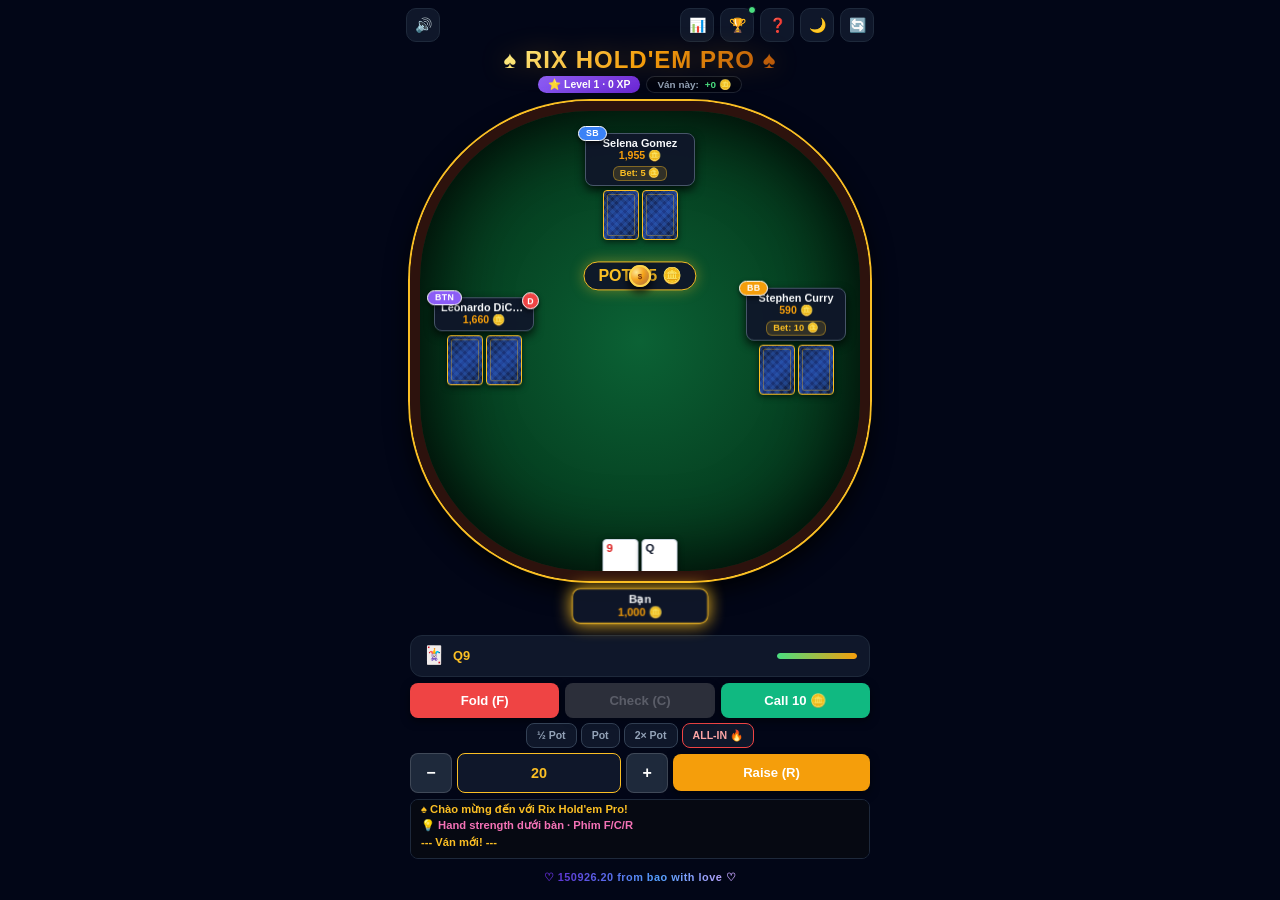
==== commit 40ce6897: "Update index.html" ====
--- a/index.html
+++ b/index.html
@@ -41,8 +41,6 @@
 
 /* ============================================================
    TABLE CONTAINER — 2 khu vực riêng biệt
-   Khu 1: poker-table (chứa 3 bot + CARDS user)
-   Khu 2: user-panel (chứa AVATAR-BOX user — NGOÀI bàn)
    ============================================================ */
 .table-container{
   position:relative;
@@ -53,11 +51,12 @@
   display:flex;
   flex-direction:column;
   align-items:center;
-  gap:8px; /* khoảng cách giữa bàn và user-panel */
+  gap:8px;
 }
 
 .poker-table{
-  position:relative;width:100%;height:clamp(360px,52vh,460px);
+  position:relative;width:100%;height:clamp(380px,54vh,480px);
+  padding-bottom:16px;
   background:var(--table-felt);
   border:10px solid #2d120d;border-radius:180px;
   box-shadow:0 0 0 2px var(--gold),inset 0 0 80px rgba(0,0,0,.95),0 10px 25px rgba(0,0,0,.9);
@@ -75,11 +74,7 @@
 @keyframes potBump{0%{transform:scale(1)}50%{transform:scale(1.15)}100%{transform:scale(1)}}
 .community-cards{display:flex;gap:3px;justify-content:center;align-items:center;min-height:var(--card-h)}
 
-/* ============================================================
-   SEATS — Flex column, DOM order quyết định layout
-   Bot top/left/right: [avatar][cards]
-   User (seat-bottom): [cards] only — avatar ở user-panel
-   ============================================================ */
+/* SEATS */
 .seat{
   position:absolute;
   display:flex;
@@ -91,8 +86,8 @@
 .seat-top{top:22px;left:50%;transform:translateX(-50%);width:110px}
 .seat-left{top:50%;left:14px;transform:translateY(-50%);width:100px}
 .seat-right{top:50%;right:14px;transform:translateY(-50%);width:100px}
-/* User: chỉ có cards, căn giữa đáy bàn */
-.seat-bottom{bottom:14px;left:50%;transform:translateX(-50%);z-index:5}
+/* User: chỉ có cards, căn giữa đáy bàn — đẩy lên để không chạm viền cong */
+.seat-bottom{bottom:32px;left:50%;transform:translateX(-50%);z-index:5}
 
 .avatar-box{
   position:relative;
@@ -118,19 +113,15 @@
 }
 .cards-row.has-cards{display:flex}
 
-/* ============================================================
-   USER PANEL — Avatar-box của user, NGOÀI bàn
-   ============================================================ */
+/* USER PANEL — Avatar-box của user, NGOÀI bàn */
 .user-panel{
   width:130px;
   z-index:10;
   position:relative;
 }
-.user-panel .avatar-box{
-  width:100%;
-}
-
-/* ACTIVE / WINNER STATES — áp dụng cho cả seat và user-panel */
+.user-panel .avatar-box{width:100%}
+
+/* ACTIVE / WINNER STATES */
 .seat.active-turn .avatar-box,
 .user-panel.active-turn .avatar-box{
   border-color:var(--gold);box-shadow:0 0 16px var(--gold);transform:scale(1.05);
@@ -161,7 +152,7 @@
 .position-badge.pb-sb{background:#3b82f6;color:#fff}
 .position-badge.pb-bb{background:#f59e0b;color:#fff}
 
-/* SPEECH BUBBLE — absolute, đặt trên seat */
+/* SPEECH BUBBLE */
 .speech-bubble{
   position:absolute;
   left:50%;
@@ -186,7 +177,7 @@
 }
 .speech-bubble.show{opacity:1;transform:translateX(-50%) translateY(0)}
 
-/* ========== CARD STYLES ========== */
+/* CARDS */
 .card-container{perspective:1000px;width:var(--card-w);height:var(--card-h);flex-shrink:0}
 .card-inner{position:relative;width:100%;height:100%;transition:transform .4s cubic-bezier(.4,.2,.2,1);transform-style:preserve-3d}
 .card-container.flipped .card-inner{transform:rotateY(180deg)}
@@ -336,13 +327,15 @@
   .stat-card .v{font-size:1.15rem}
   .session-badge{display:none}
   .raise-control-group{grid-template-columns:38px 1fr 38px 1.2fr}
-  .poker-table{height:clamp(340px,50vh,420px)}
+  .poker-table{height:clamp(360px,52vh,440px)}
   .card-container{width:32px;height:45px}
   .speech-bubble{font-size:.48rem;padding:1px 5px;max-width:110px}
   .seat-top{top:18px}
+  .seat-bottom{bottom:28px}
 }
 @media (max-height:700px){
-  .poker-table{height:340px}
+  .poker-table{height:360px}
+  .seat-bottom{bottom:26px}
 }
 </style>
 </head>
@@ -418,14 +411,14 @@
       <div class="cards-row" id="cards-3"></div>
     </div>
 
-    <!-- SEAT BOTTOM (USER): CHỈ có cards + bubble. Avatar nằm ở user-panel bên dưới -->
+    <!-- SEAT BOTTOM (USER): CHỈ có cards + bubble -->
     <div class="seat seat-bottom" id="seat-0">
       <div class="speech-bubble" id="bubble-0">Check</div>
       <div class="cards-row" id="cards-0"></div>
     </div>
   </div>
 
-  <!-- USER PANEL: Avatar-box của user, NGOÀI bàn, dưới bàn -->
+  <!-- USER PANEL: avatar-box NGOÀI bàn -->
   <div class="user-panel" id="user-panel">
     <div class="avatar-box">
       <div class="position-badge" id="pos-0" style="display:none"></div>
@@ -471,7 +464,7 @@
 <div class="log-box" id="log-box"></div>
 
 <div class="footer">
-  <span class="rainbow-text">♡ <span id="app-version">150926.19</span> from bao with love ♡</span>
+  <span class="rainbow-text">♡ <span id="app-version">150926.20</span> from bao with love ♡</span>
 </div>
 
 <div class="toast-wrap" id="toast-wrap"></div>
@@ -535,7 +528,7 @@
 /* ============================================================
    VERSION
 ============================================================ */
-const APP_VERSION = '150926.19';
+const APP_VERSION = '150926.20';
 document.addEventListener('DOMContentLoaded', () => {
   const el = document.getElementById('app-version');
   if(el) el.textContent = APP_VERSION;
@@ -631,7 +624,6 @@
   document.querySelectorAll('.flying-card,.flying-chip,.confetti,.firework,.winner-banner,.flash-overlay').forEach(el => el.remove());
 }
 
-/* Helper: đánh dấu winner cho cả seat và user-panel */
 function markWinner(seatId){
   if(seatId === 0){
     const panel = $('user-panel');
@@ -640,7 +632,6 @@
   const seat = $('seat-' + seatId);
   if(seat) seat.classList.add('winner');
 }
-/* Helper: reset winner cho tất cả */
 function clearAllWinners(){
   document.querySelectorAll('.seat').forEach(s => s.classList.remove('winner','active-turn'));
   const panel = $('user-panel');
@@ -696,10 +687,10 @@
 /* ============================================================
    PERSISTENT STATE
 ============================================================ */
-const LS_STATS = 'rix_poker_stats_v15';
-const LS_ACH = 'rix_poker_ach_v15';
-const LS_SETTINGS = 'rix_poker_settings_v15';
-const SAVE_KEY = 'rix_poker_save_v15';
+const LS_STATS = 'rix_poker_stats_v16';
+const LS_ACH = 'rix_poker_ach_v16';
+const LS_SETTINGS = 'rix_poker_settings_v16';
+const SAVE_KEY = 'rix_poker_save_v16';
 
 const defaultStats = {
   gamesPlayed: 0, wins: 0, losses: 0,
@@ -825,6 +816,8 @@
 let turnTimerId = null;
 let turnTimeLeft = 0;
 let handRunning = false;
+let startingHand = false;
+let humanActionLock = false;
 
 /* ============================================================
    LOG / SPEECH
@@ -1087,19 +1080,21 @@
       else betEl.classList.remove('show');
     }
 
+    // Cards — safety slice(0, 2) chống bug hand cộng dồn
     const cc = $(`cards-${i}`);
     if(cc){
       cc.innerHTML = '';
-      if(p.hand && p.hand.length > 0){
+      const handToShow = (p.hand || []).slice(0, 2);
+      if(handToShow.length > 0){
         cc.classList.add('has-cards');
-        p.hand.forEach(c => {
+        handToShow.forEach(c => {
           const show = p.isHuman || revealAllHands || gameStage === 'SHOWDOWN' || gameStage === 'END';
           cc.appendChild(create3DCardElement(c, show));
         });
       } else cc.classList.remove('has-cards');
     }
 
-    // Active/winner/folded: xử lý riêng cho user (có 2 elements: seat + user-panel)
+    // Active/winner/folded
     if(i === 0){
       const panel = $('user-panel');
       const seat = $('seat-0');
@@ -1700,7 +1695,6 @@
 function createFireworks(seatId, count = 18){
   if(fireworksRunning) return;
   fireworksRunning = true;
-  // Với user (seat-0), lấy rect của user-panel để fireworks bay ra từ avatar
   const target = seatId === 0 ? $('user-panel') : $('seat-' + seatId);
   if(!target){ fireworksRunning = false; return; }
   const rect = target.getBoundingClientRect();
@@ -1774,98 +1768,125 @@
    HUMAN ACTION
 ============================================================ */
 function handleHumanChoice(action){
+  // Guard 1: không phải turn human
   if(!isHumanTurnWaiting) return;
-  isHumanTurnWaiting = false;
-  stopTurnTimer();
-
-  const p = players[0];
-  const diff = currentHighestBet - p.currentBet;
-
-  if(action === 'fold'){
-    p.folded = true;
-    showSpeech(0, "Fold 🏳️");
-    log(`Bạn Fold.`);
-    Sound.playFold(); vibrate(30);
-    p.hasActed = true;
-  } else if(action === 'check'){
-    if(diff > 0){
-      isHumanTurnWaiting = true;
-      startTurnTimer();
-      return;
+  // Guard 2: đang xử lý action khác (chống double-click, click + timer cùng lúc)
+  if(humanActionLock) return;
+  humanActionLock = true;
+
+  try {
+    isHumanTurnWaiting = false;
+    stopTurnTimer();
+
+    const p = players[0];
+    const diff = currentHighestBet - p.currentBet;
+
+    if(action === 'fold'){
+      p.folded = true;
+      showSpeech(0, "Fold 🏳️");
+      log(`Bạn Fold.`);
+      Sound.playFold(); vibrate(30);
+      p.hasActed = true;
+    } else if(action === 'check'){
+      if(diff > 0){
+        // Không thể check khi có bet — reset trạng thái để user thử lại
+        isHumanTurnWaiting = true;
+        humanActionLock = false;
+        startTurnTimer();
+        updateUI();
+        return;
+      }
+      showSpeech(0, "Check");
+      Sound.playKnock();
+      log(`Bạn Check.`);
+      p.hasActed = true;
+    } else if(action === 'call'){
+      const callAmt = Math.min(p.chips, diff);
+      applyAction(p, 'call', callAmt, 'CALL');
+      vibrate(20);
+    } else if(action === 'raise'){
+      let raiseInput = parseInt($('raise-amount').value) || STRICT_MIN_RAISE;
+      if(raiseInput < STRICT_MIN_RAISE) raiseInput = STRICT_MIN_RAISE;
+      const minAllowed = currentHighestBet + minRaiseDelta - p.currentBet;
+      if(raiseInput < minAllowed) raiseInput = minAllowed;
+      const addAmt = Math.min(p.chips, raiseInput);
+      if(addAmt >= p.chips){
+        vibrate([60, 30, 60, 30, 100]);
+      }
+      applyAction(p, 'raise', addAmt, 'RAISE');
     }
-    showSpeech(0, "Check");
-    Sound.playKnock();
-    log(`Bạn Check.`);
-    p.hasActed = true;
-  } else if(action === 'call'){
-    const callAmt = Math.min(p.chips, diff);
-    applyAction(p, 'call', callAmt, 'CALL');
-    vibrate(20);
-  } else if(action === 'raise'){
-    let raiseInput = parseInt($('raise-amount').value) || STRICT_MIN_RAISE;
-    if(raiseInput < STRICT_MIN_RAISE) raiseInput = STRICT_MIN_RAISE;
-    const minAllowed = currentHighestBet + minRaiseDelta - p.currentBet;
-    if(raiseInput < minAllowed) raiseInput = minAllowed;
-    const addAmt = Math.min(p.chips, raiseInput);
-    if(addAmt >= p.chips){
-      vibrate([60, 30, 60, 30, 100]);
+
+    activeTurnIdx = (activeTurnIdx + 1) % 4;
+    saveGame();
+    updateUI();
+    runTurnEngine();
+  } finally {
+    humanActionLock = false;
+  }
+}
+
+/* ============================================================
+   NEW HAND — Có guard chống concurrent
+============================================================ */
+async function startNewHand(){
+  // Guard: chống concurrent calls (double-click "Ván Tiếp", spam Space)
+  if(startingHand) return;
+  startingHand = true;
+
+  try {
+    cleanupStaleFlyers();
+    clearAllWinners();
+    stopTurnTimer();
+    checkBustOuts();
+    createDeck();
+
+    dealerIdx = (dealerIdx + 1) % 4;
+    pot = 0;
+    currentHighestBet = 0;
+    minRaiseDelta = STRICT_MIN_RAISE;
+    communityCards = [];
+    gameStage = 'PREFLOP';
+    revealAllHands = false;
+    sidePots = [];
+    preflopRaiser = -1;
+    raiseInputUserChanged = false;
+    handRunning = false;
+    humanActionLock = false;
+
+    // Force clear hand cũ (dùng .length = 0 để clear array in place)
+    players.forEach(p => {
+      p.hand.length = 0;
+      p.folded = false;
+      p.currentBet = 0;
+      p.hasActed = false;
+      p.allIn = false;
+      p.totalContributed = 0;
+    });
+
+    log(`--- Ván mới! ---`, 'gold');
+
+    for(let round = 0; round < 2; round++){
+      for(let i = 0; i < 4; i++){
+        const pIdx = (dealerIdx + 1 + i) % 4;
+        players[pIdx].hand.push(deck.pop());
+        await animateDealCard(`cards-${pIdx}`);
+        updateUI();
+      }
     }
-    applyAction(p, 'raise', addAmt, 'RAISE');
-  }
-
-  activeTurnIdx = (activeTurnIdx + 1) % 4;
-  saveGame();
-  runTurnEngine();
-}
-
-/* ============================================================
-   NEW HAND
-============================================================ */
-async function startNewHand(){
-  cleanupStaleFlyers();
-  clearAllWinners();
-  stopTurnTimer();
-  checkBustOuts();
-  createDeck();
-
-  dealerIdx = (dealerIdx + 1) % 4;
-  pot = 0;
-  currentHighestBet = 0;
-  minRaiseDelta = STRICT_MIN_RAISE;
-  communityCards = [];
-  gameStage = 'PREFLOP';
-  revealAllHands = false;
-  sidePots = [];
-  preflopRaiser = -1;
-  raiseInputUserChanged = false;
-  handRunning = false;
-
-  players.forEach(p => {
-    p.hand = []; p.folded = false; p.currentBet = 0;
-    p.hasActed = false; p.allIn = false; p.totalContributed = 0;
-  });
-
-  log(`--- Ván mới! ---`, 'gold');
-
-  for(let round = 0; round < 2; round++){
-    for(let i = 0; i < 4; i++){
-      const pIdx = (dealerIdx + 1 + i) % 4;
-      players[pIdx].hand.push(deck.pop());
-      await animateDealCard(`cards-${pIdx}`);
-      updateUI();
-    }
-  }
-
-  const sbIdx = (dealerIdx + 1) % 4;
-  const bbIdx = (dealerIdx + 2) % 4;
-  postBet(sbIdx, SMALL_BLIND);
-  postBet(bbIdx, BIG_BLIND);
-  currentHighestBet = BIG_BLIND;
-
-  activeTurnIdx = (dealerIdx + 3) % 4;
-  updateUI();
-  saveGame();
-  runTurnEngine();
+
+    const sbIdx = (dealerIdx + 1) % 4;
+    const bbIdx = (dealerIdx + 2) % 4;
+    postBet(sbIdx, SMALL_BLIND);
+    postBet(bbIdx, BIG_BLIND);
+    currentHighestBet = BIG_BLIND;
+
+    activeTurnIdx = (dealerIdx + 3) % 4;
+    updateUI();
+    saveGame();
+    runTurnEngine();
+  } finally {
+    startingHand = false;
+  }
 }
 
 /* ============================================================
@@ -1876,7 +1897,7 @@
   const key = e.key.toLowerCase();
   if((gameStage === 'END' || gameStage === 'SHOWDOWN') && (e.key === ' ' || key === 'enter')){
     e.preventDefault();
-    if($('btn-next').style.display !== 'none') startNewHand();
+    if($('btn-next').style.display !== 'none' && !startingHand) startNewHand();
     return;
   }
   if(!isHumanTurnWaiting) return;
@@ -1997,7 +2018,7 @@
   $('btn-check').addEventListener('click', () => handleHumanChoice('check'));
   $('btn-call').addEventListener('click', () => handleHumanChoice('call'));
   $('btn-raise').addEventListener('click', () => handleHumanChoice('raise'));
-  $('btn-next').addEventListener('click', () => startNewHand());
+  $('btn-next').addEventListener('click', () => { if(!startingHand) startNewHand(); });
   $('btn-minus').addEventListener('click', () => adjustRaiseInput(-10));
   $('btn-plus').addEventListener('click', () => adjustRaiseInput(10));
   document.querySelectorAll('.preset-btn').forEach(b => {
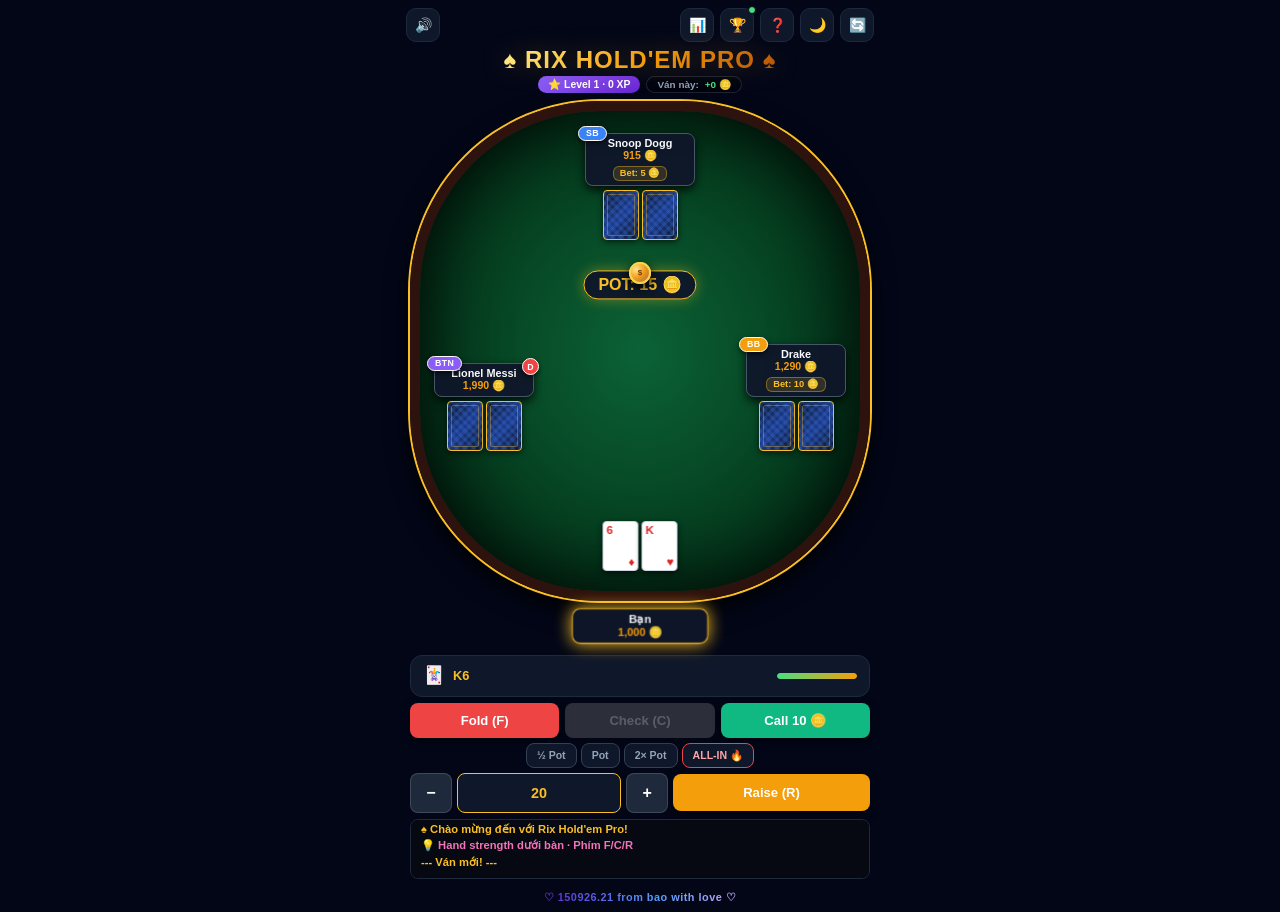
==== commit 7238a31b: "Update index.html" ====
--- a/index.html
+++ b/index.html
@@ -55,10 +55,9 @@
 }
 
 .poker-table{
-  position:relative;width:100%;height:clamp(380px,54vh,480px);
-  padding-bottom:16px;
+  position:relative;width:100%;height:clamp(400px,56vh,500px);
   background:var(--table-felt);
-  border:10px solid #2d120d;border-radius:180px;
+  border:10px solid #2d120d;border-radius:190px;
   box-shadow:0 0 0 2px var(--gold),inset 0 0 80px rgba(0,0,0,.95),0 10px 25px rgba(0,0,0,.9);
   overflow:hidden;
   animation:tableGlow 3s ease-in-out infinite alternate;
@@ -74,7 +73,9 @@
 @keyframes potBump{0%{transform:scale(1)}50%{transform:scale(1.15)}100%{transform:scale(1)}}
 .community-cards{display:flex;gap:3px;justify-content:center;align-items:center;min-height:var(--card-h)}
 
-/* SEATS */
+/* ============================================================
+   SEATS — Cố định vị trí, không trôi xuống
+   ============================================================ */
 .seat{
   position:absolute;
   display:flex;
@@ -84,10 +85,11 @@
   z-index:5;
 }
 .seat-top{top:22px;left:50%;transform:translateX(-50%);width:110px}
-.seat-left{top:50%;left:14px;transform:translateY(-50%);width:100px}
-.seat-right{top:50%;right:14px;transform:translateY(-50%);width:100px}
-/* User: chỉ có cards, căn giữa đáy bàn — đẩy lên để không chạm viền cong */
-.seat-bottom{bottom:32px;left:50%;transform:translateX(-50%);z-index:5}
+/* Dùng bottom thay vì top:50% để cụm không trôi xuống dưới */
+.seat-left{bottom:140px;left:14px;width:100px}
+.seat-right{bottom:140px;right:14px;width:100px}
+/* User: chỉ có cards, căn giữa đáy bàn — nâng cao để nằm trong felt */
+.seat-bottom{bottom:70px;left:50%;transform:translateX(-50%);z-index:5}
 
 .avatar-box{
   position:relative;
@@ -327,15 +329,17 @@
   .stat-card .v{font-size:1.15rem}
   .session-badge{display:none}
   .raise-control-group{grid-template-columns:38px 1fr 38px 1.2fr}
-  .poker-table{height:clamp(360px,52vh,440px)}
+  .poker-table{height:clamp(380px,54vh,460px);border-radius:160px}
   .card-container{width:32px;height:45px}
   .speech-bubble{font-size:.48rem;padding:1px 5px;max-width:110px}
-  .seat-top{top:18px}
-  .seat-bottom{bottom:28px}
+  .seat-top{top:20px}
+  .seat-left,.seat-right{bottom:120px}
+  .seat-bottom{bottom:60px}
 }
 @media (max-height:700px){
-  .poker-table{height:360px}
-  .seat-bottom{bottom:26px}
+  .poker-table{height:390px}
+  .seat-left,.seat-right{bottom:110px}
+  .seat-bottom{bottom:56px}
 }
 </style>
 </head>
@@ -464,7 +468,7 @@
 <div class="log-box" id="log-box"></div>
 
 <div class="footer">
-  <span class="rainbow-text">♡ <span id="app-version">150926.20</span> from bao with love ♡</span>
+  <span class="rainbow-text">♡ <span id="app-version">150926.21</span> from bao with love ♡</span>
 </div>
 
 <div class="toast-wrap" id="toast-wrap"></div>
@@ -528,7 +532,7 @@
 /* ============================================================
    VERSION
 ============================================================ */
-const APP_VERSION = '150926.20';
+const APP_VERSION = '150926.21';
 document.addEventListener('DOMContentLoaded', () => {
   const el = document.getElementById('app-version');
   if(el) el.textContent = APP_VERSION;
@@ -687,10 +691,10 @@
 /* ============================================================
    PERSISTENT STATE
 ============================================================ */
-const LS_STATS = 'rix_poker_stats_v16';
-const LS_ACH = 'rix_poker_ach_v16';
-const LS_SETTINGS = 'rix_poker_settings_v16';
-const SAVE_KEY = 'rix_poker_save_v16';
+const LS_STATS = 'rix_poker_stats_v17';
+const LS_ACH = 'rix_poker_ach_v17';
+const LS_SETTINGS = 'rix_poker_settings_v17';
+const SAVE_KEY = 'rix_poker_save_v17';
 
 const defaultStats = {
   gamesPlayed: 0, wins: 0, losses: 0,
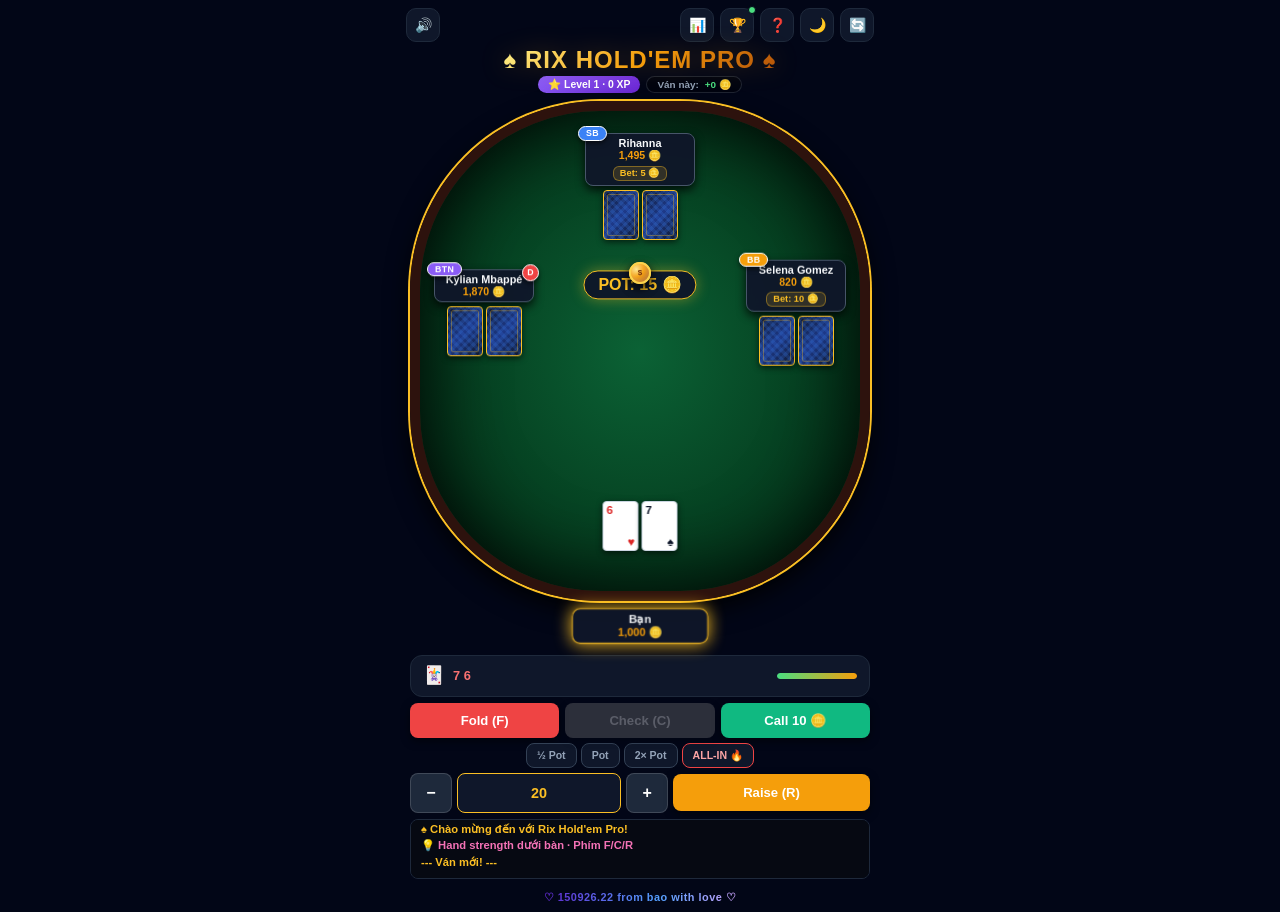
==== commit fac03b33: "Update index.html" ====
--- a/index.html
+++ b/index.html
@@ -39,9 +39,7 @@
 .session-badge .plus{color:#4ade80}
 .session-badge .minus{color:#f87171}
 
-/* ============================================================
-   TABLE CONTAINER — 2 khu vực riêng biệt
-   ============================================================ */
+/* TABLE CONTAINER */
 .table-container{
   position:relative;
   width:100%;
@@ -73,9 +71,7 @@
 @keyframes potBump{0%{transform:scale(1)}50%{transform:scale(1.15)}100%{transform:scale(1)}}
 .community-cards{display:flex;gap:3px;justify-content:center;align-items:center;min-height:var(--card-h)}
 
-/* ============================================================
-   SEATS — Cố định vị trí, không trôi xuống
-   ============================================================ */
+/* SEATS */
 .seat{
   position:absolute;
   display:flex;
@@ -85,11 +81,11 @@
   z-index:5;
 }
 .seat-top{top:22px;left:50%;transform:translateX(-50%);width:110px}
-/* Dùng bottom thay vì top:50% để cụm không trôi xuống dưới */
-.seat-left{bottom:140px;left:14px;width:100px}
-.seat-right{bottom:140px;right:14px;width:100px}
+/* Bot left/right — căn giữa dọc bàn, đối xứng với top/bottom */
+.seat-left{top:42%;left:14px;transform:translateY(-50%);width:100px}
+.seat-right{top:42%;right:14px;transform:translateY(-50%);width:100px}
 /* User: chỉ có cards, căn giữa đáy bàn — nâng cao để nằm trong felt */
-.seat-bottom{bottom:70px;left:50%;transform:translateX(-50%);z-index:5}
+.seat-bottom{bottom:90px;left:50%;transform:translateX(-50%);z-index:5}
 
 .avatar-box{
   position:relative;
@@ -115,7 +111,7 @@
 }
 .cards-row.has-cards{display:flex}
 
-/* USER PANEL — Avatar-box của user, NGOÀI bàn */
+/* USER PANEL */
 .user-panel{
   width:130px;
   z-index:10;
@@ -183,6 +179,8 @@
 .card-container{perspective:1000px;width:var(--card-w);height:var(--card-h);flex-shrink:0}
 .card-inner{position:relative;width:100%;height:100%;transition:transform .4s cubic-bezier(.4,.2,.2,1);transform-style:preserve-3d}
 .card-container.flipped .card-inner{transform:rotateY(180deg)}
+/* Tắt animation khi reveal bài / showdown → cards cố định không bị "tụt" */
+.card-container.no-flip-anim .card-inner{transition:none!important}
 .card-front,.card-back{position:absolute;width:100%;height:100%;backface-visibility:hidden;border-radius:4px;box-shadow:0 2px 6px rgba(0,0,0,.6);display:flex;flex-direction:column;justify-content:space-between;padding:2px 3px;font-weight:900;font-size:.72rem}
 .card-front{background:#fff;border:1px solid #cbd5e1;transform:rotateY(180deg)}
 .card-front.red{color:#dc2626}
@@ -333,13 +331,13 @@
   .card-container{width:32px;height:45px}
   .speech-bubble{font-size:.48rem;padding:1px 5px;max-width:110px}
   .seat-top{top:20px}
-  .seat-left,.seat-right{bottom:120px}
-  .seat-bottom{bottom:60px}
+  .seat-left,.seat-right{top:40%}
+  .seat-bottom{bottom:76px}
 }
 @media (max-height:700px){
   .poker-table{height:390px}
-  .seat-left,.seat-right{bottom:110px}
-  .seat-bottom{bottom:56px}
+  .seat-left,.seat-right{top:40%}
+  .seat-bottom{bottom:76px}
 }
 </style>
 </head>
@@ -468,7 +466,7 @@
 <div class="log-box" id="log-box"></div>
 
 <div class="footer">
-  <span class="rainbow-text">♡ <span id="app-version">150926.21</span> from bao with love ♡</span>
+  <span class="rainbow-text">♡ <span id="app-version">150926.22</span> from bao with love ♡</span>
 </div>
 
 <div class="toast-wrap" id="toast-wrap"></div>
@@ -532,7 +530,7 @@
 /* ============================================================
    VERSION
 ============================================================ */
-const APP_VERSION = '150926.21';
+const APP_VERSION = '150926.22';
 document.addEventListener('DOMContentLoaded', () => {
   const el = document.getElementById('app-version');
   if(el) el.textContent = APP_VERSION;
@@ -691,10 +689,10 @@
 /* ============================================================
    PERSISTENT STATE
 ============================================================ */
-const LS_STATS = 'rix_poker_stats_v17';
-const LS_ACH = 'rix_poker_ach_v17';
-const LS_SETTINGS = 'rix_poker_settings_v17';
-const SAVE_KEY = 'rix_poker_save_v17';
+const LS_STATS = 'rix_poker_stats_v18';
+const LS_ACH = 'rix_poker_ach_v18';
+const LS_SETTINGS = 'rix_poker_settings_v18';
+const SAVE_KEY = 'rix_poker_save_v18';
 
 const defaultStats = {
   gamesPlayed: 0, wins: 0, losses: 0,
@@ -920,9 +918,10 @@
   for(const s of SUITS) for(const r of RANKS) deck.push({suit:s, rank:r, name:NAMES[r]});
   deck = shuffleArray(deck);
 }
-function create3DCardElement(card, isFaceUp = false, glow = ''){
+/* create3DCardElement với param noAnim — khi reveal thì tắt transition để cards không "tụt" */
+function create3DCardElement(card, isFaceUp = false, glow = '', noAnim = false){
   const c = document.createElement('div');
-  c.className = `card-container ${isFaceUp ? 'flipped' : ''}`;
+  c.className = `card-container ${isFaceUp ? 'flipped' : ''}${noAnim ? ' no-flip-anim' : ''}`;
   if(glow) c.classList.add(glow);
   const isRed = card.suit === '♥' || card.suit === '♦';
   c.innerHTML = `
@@ -1084,16 +1083,18 @@
       else betEl.classList.remove('show');
     }
 
-    // Cards — safety slice(0, 2) chống bug hand cộng dồn
+    // Cards — safety slice(0, 2) + noAnim khi reveal/showdown/end
     const cc = $(`cards-${i}`);
     if(cc){
       cc.innerHTML = '';
       const handToShow = (p.hand || []).slice(0, 2);
+      // Nếu đang ở chế độ reveal → tắt animation để cards cố định, không bị "tụt"
+      const skipAnim = revealAllHands || gameStage === 'SHOWDOWN' || gameStage === 'END';
       if(handToShow.length > 0){
         cc.classList.add('has-cards');
         handToShow.forEach(c => {
           const show = p.isHuman || revealAllHands || gameStage === 'SHOWDOWN' || gameStage === 'END';
-          cc.appendChild(create3DCardElement(c, show));
+          cc.appendChild(create3DCardElement(c, show, '', skipAnim));
         });
       } else cc.classList.remove('has-cards');
     }
@@ -1126,7 +1127,7 @@
   const comm = $('community-cards');
   if(comm){
     comm.innerHTML = '';
-    communityCards.forEach(c => comm.appendChild(create3DCardElement(c, true)));
+    communityCards.forEach(c => comm.appendChild(create3DCardElement(c, true, '', true)));
   }
 
   const isHumanTurn = (activeTurnIdx === 0 && isHumanTurnWaiting && gameStage !== 'SHOWDOWN' && gameStage !== 'END');
@@ -1772,9 +1773,7 @@
    HUMAN ACTION
 ============================================================ */
 function handleHumanChoice(action){
-  // Guard 1: không phải turn human
   if(!isHumanTurnWaiting) return;
-  // Guard 2: đang xử lý action khác (chống double-click, click + timer cùng lúc)
   if(humanActionLock) return;
   humanActionLock = true;
 
@@ -1793,7 +1792,6 @@
       p.hasActed = true;
     } else if(action === 'check'){
       if(diff > 0){
-        // Không thể check khi có bet — reset trạng thái để user thử lại
         isHumanTurnWaiting = true;
         humanActionLock = false;
         startTurnTimer();
@@ -1830,10 +1828,9 @@
 }
 
 /* ============================================================
-   NEW HAND — Có guard chống concurrent
+   NEW HAND
 ============================================================ */
 async function startNewHand(){
-  // Guard: chống concurrent calls (double-click "Ván Tiếp", spam Space)
   if(startingHand) return;
   startingHand = true;
 
@@ -1857,7 +1854,6 @@
     handRunning = false;
     humanActionLock = false;
 
-    // Force clear hand cũ (dùng .length = 0 để clear array in place)
     players.forEach(p => {
       p.hand.length = 0;
       p.folded = false;
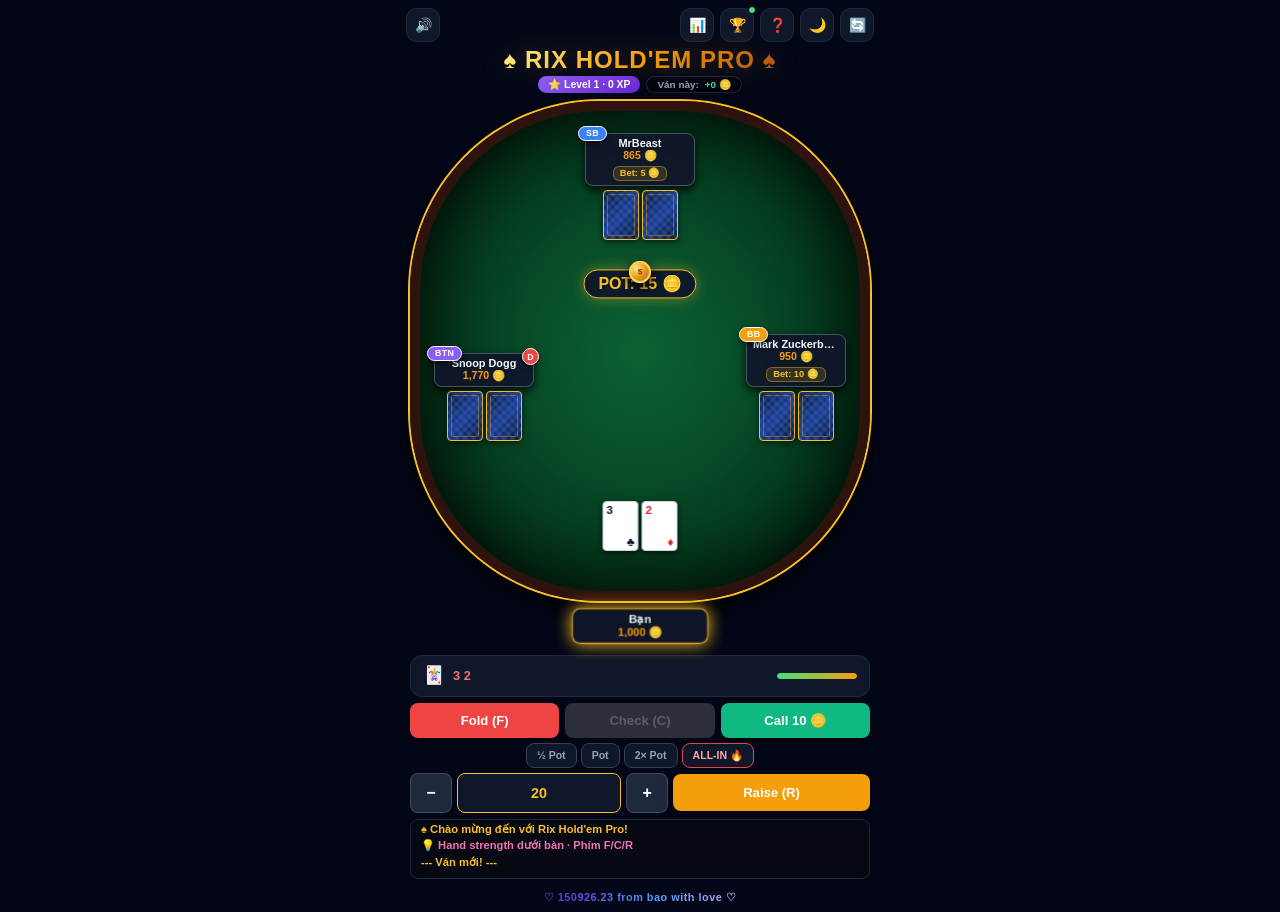
==== commit 04fc7062: "Update index.html" ====
--- a/index.html
+++ b/index.html
@@ -65,11 +65,34 @@
 .poker-table.shake{animation:shake .3s ease-in-out}
 @keyframes shake{0%{transform:rotate(0)}25%{transform:rotate(1.5deg)}75%{transform:rotate(-1.5deg)}100%{transform:rotate(0)}}
 
-.table-center{position:absolute;top:42%;left:50%;transform:translate(-50%,-50%);display:flex;flex-direction:column;align-items:center;gap:6px;z-index:2;pointer-events:none}
-.pot-box{background:rgba(15,23,42,.95);border:1.5px solid var(--gold);padding:4px 14px;border-radius:20px;color:var(--gold);font-weight:900;font-size:clamp(.8rem,3vw,1rem);box-shadow:0 0 14px rgba(251,191,36,.4);white-space:nowrap;text-align:center;line-height:1.2;transition:transform .2s ease}
+/* ============================================================
+   POT + COMMUNITY — mỗi cái absolute riêng, không flex cha
+   ============================================================ */
+.pot-box{
+  position:absolute;
+  top:36%;
+  left:50%;
+  transform:translate(-50%,-50%);
+  background:rgba(15,23,42,.95);
+  border:1.5px solid var(--gold);
+  padding:4px 14px;border-radius:20px;color:var(--gold);
+  font-weight:900;font-size:clamp(.8rem,3vw,1rem);
+  box-shadow:0 0 14px rgba(251,191,36,.4);
+  white-space:nowrap;text-align:center;line-height:1.2;
+  z-index:3;pointer-events:none;
+}
 .pot-box.bump{animation:potBump .35s cubic-bezier(.34,1.56,.64,1)}
-@keyframes potBump{0%{transform:scale(1)}50%{transform:scale(1.15)}100%{transform:scale(1)}}
-.community-cards{display:flex;gap:3px;justify-content:center;align-items:center;min-height:var(--card-h)}
+@keyframes potBump{0%{transform:translate(-50%,-50%) scale(1)}50%{transform:translate(-50%,-50%) scale(1.15)}100%{transform:translate(-50%,-50%) scale(1)}}
+
+.community-cards{
+  position:absolute;
+  top:48%;
+  left:50%;
+  transform:translate(-50%,-50%);
+  display:flex;gap:3px;justify-content:center;align-items:center;
+  min-height:var(--card-h);
+  z-index:2;pointer-events:none;
+}
 
 /* SEATS */
 .seat{
@@ -81,10 +104,10 @@
   z-index:5;
 }
 .seat-top{top:22px;left:50%;transform:translateX(-50%);width:110px}
-/* Bot left/right — căn giữa dọc bàn, đối xứng với top/bottom */
-.seat-left{top:42%;left:14px;transform:translateY(-50%);width:100px}
-.seat-right{top:42%;right:14px;transform:translateY(-50%);width:100px}
-/* User: chỉ có cards, căn giữa đáy bàn — nâng cao để nằm trong felt */
+/* Bot left/right — dùng bottom cố định, không phụ thuộc chiều cao bàn */
+.seat-left{bottom:150px;left:14px;width:100px}
+.seat-right{bottom:150px;right:14px;width:100px}
+/* User: chỉ có cards, căn giữa đáy bàn */
 .seat-bottom{bottom:90px;left:50%;transform:translateX(-50%);z-index:5}
 
 .avatar-box{
@@ -179,8 +202,9 @@
 .card-container{perspective:1000px;width:var(--card-w);height:var(--card-h);flex-shrink:0}
 .card-inner{position:relative;width:100%;height:100%;transition:transform .4s cubic-bezier(.4,.2,.2,1);transform-style:preserve-3d}
 .card-container.flipped .card-inner{transform:rotateY(180deg)}
-/* Tắt animation khi reveal bài / showdown → cards cố định không bị "tụt" */
-.card-container.no-flip-anim .card-inner{transition:none!important}
+/* Khi reveal (showdown/end) → tắt hết transition để cards đứng yên */
+.card-container.no-flip-anim .card-inner{transition:none!important;transform:rotateY(180deg)}
+.card-container.no-flip-anim{transform:none!important}
 .card-front,.card-back{position:absolute;width:100%;height:100%;backface-visibility:hidden;border-radius:4px;box-shadow:0 2px 6px rgba(0,0,0,.6);display:flex;flex-direction:column;justify-content:space-between;padding:2px 3px;font-weight:900;font-size:.72rem}
 .card-front{background:#fff;border:1px solid #cbd5e1;transform:rotateY(180deg)}
 .card-front.red{color:#dc2626}
@@ -331,13 +355,13 @@
   .card-container{width:32px;height:45px}
   .speech-bubble{font-size:.48rem;padding:1px 5px;max-width:110px}
   .seat-top{top:20px}
-  .seat-left,.seat-right{top:40%}
+  .seat-left,.seat-right{bottom:130px}
   .seat-bottom{bottom:76px}
 }
 @media (max-height:700px){
   .poker-table{height:390px}
-  .seat-left,.seat-right{top:40%}
-  .seat-bottom{bottom:76px}
+  .seat-left,.seat-right{bottom:120px}
+  .seat-bottom{bottom:70px}
 }
 </style>
 </head>
@@ -369,10 +393,9 @@
 
 <div class="table-container">
   <div class="poker-table" id="poker-table">
-    <div class="table-center">
-      <div class="pot-box" id="pot-display">POT: 0</div>
-      <div class="community-cards" id="community-cards"></div>
-    </div>
+    <!-- Pot + community là 2 element độc lập, absolute riêng -->
+    <div class="pot-box" id="pot-display">POT: 0</div>
+    <div class="community-cards" id="community-cards"></div>
 
     <!-- SEAT TOP -->
     <div class="seat seat-top" id="seat-2">
@@ -466,7 +489,7 @@
 <div class="log-box" id="log-box"></div>
 
 <div class="footer">
-  <span class="rainbow-text">♡ <span id="app-version">150926.22</span> from bao with love ♡</span>
+  <span class="rainbow-text">♡ <span id="app-version">150926.23</span> from bao with love ♡</span>
 </div>
 
 <div class="toast-wrap" id="toast-wrap"></div>
@@ -530,7 +553,7 @@
 /* ============================================================
    VERSION
 ============================================================ */
-const APP_VERSION = '150926.22';
+const APP_VERSION = '150926.23';
 document.addEventListener('DOMContentLoaded', () => {
   const el = document.getElementById('app-version');
   if(el) el.textContent = APP_VERSION;
@@ -689,10 +712,10 @@
 /* ============================================================
    PERSISTENT STATE
 ============================================================ */
-const LS_STATS = 'rix_poker_stats_v18';
-const LS_ACH = 'rix_poker_ach_v18';
-const LS_SETTINGS = 'rix_poker_settings_v18';
-const SAVE_KEY = 'rix_poker_save_v18';
+const LS_STATS = 'rix_poker_stats_v19';
+const LS_ACH = 'rix_poker_ach_v19';
+const LS_SETTINGS = 'rix_poker_settings_v19';
+const SAVE_KEY = 'rix_poker_save_v19';
 
 const defaultStats = {
   gamesPlayed: 0, wins: 0, losses: 0,
@@ -918,7 +941,6 @@
   for(const s of SUITS) for(const r of RANKS) deck.push({suit:s, rank:r, name:NAMES[r]});
   deck = shuffleArray(deck);
 }
-/* create3DCardElement với param noAnim — khi reveal thì tắt transition để cards không "tụt" */
 function create3DCardElement(card, isFaceUp = false, glow = '', noAnim = false){
   const c = document.createElement('div');
   c.className = `card-container ${isFaceUp ? 'flipped' : ''}${noAnim ? ' no-flip-anim' : ''}`;
@@ -1083,12 +1105,11 @@
       else betEl.classList.remove('show');
     }
 
-    // Cards — safety slice(0, 2) + noAnim khi reveal/showdown/end
+    // Cards
     const cc = $(`cards-${i}`);
     if(cc){
       cc.innerHTML = '';
       const handToShow = (p.hand || []).slice(0, 2);
-      // Nếu đang ở chế độ reveal → tắt animation để cards cố định, không bị "tụt"
       const skipAnim = revealAllHands || gameStage === 'SHOWDOWN' || gameStage === 'END';
       if(handToShow.length > 0){
         cc.classList.add('has-cards');
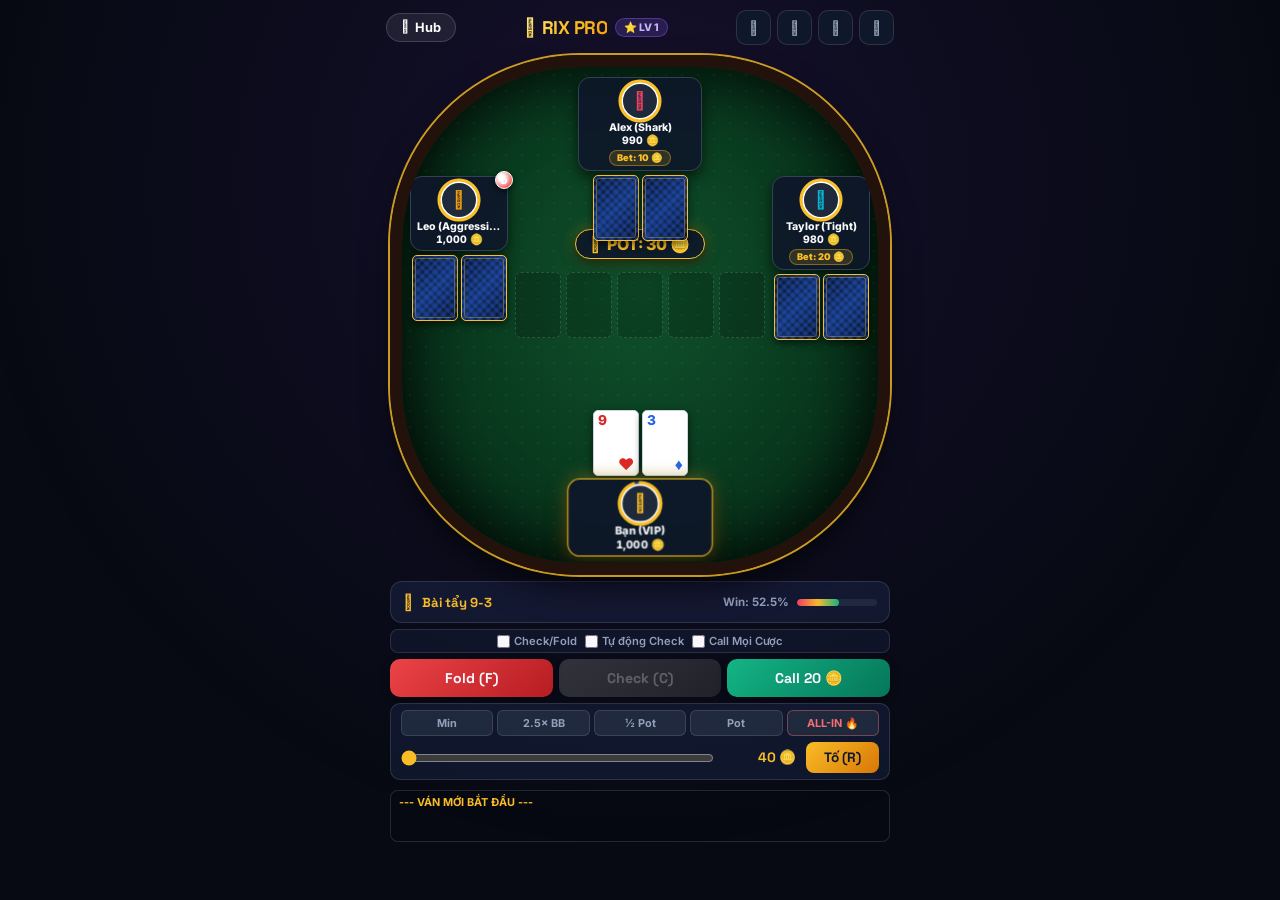
==== commit 3270b1be: "feat: modularize Texas Hold'em poker with real-time equity calculator and bot AI" ====
--- a/index.html
+++ b/index.html
@@ -2,2109 +2,254 @@
 <html lang="vi">
 <head>
 <meta charset="UTF-8" />
-<meta name="viewport" content="width=device-width, initial-scale=1.0, maximum-scale=1.0, user-scalable=no" />
-<title>Rix Hold'em Pro — Poker Đỉnh Cao</title>
-<style>
-*{box-sizing:border-box;margin:0;padding:0;font-family:-apple-system,BlinkMacSystemFont,'Segoe UI',Roboto,sans-serif;user-select:none;-webkit-tap-highlight-color:transparent}
-:root{
-  --bg-dark:#020617;
-  --table-felt:radial-gradient(ellipse at center,#0b6235 0%,#04381c 70%,#011d0e 100%);
-  --gold:#fbbf24;--rix:#f59e0b;
-  --card-w:36px;--card-h:50px;
-  --surface:#0f172a;--surface-2:#1e293b;--border:#1e293b;
-  --text:#f8fafc;--text-muted:#94a3b8;
-}
-body.light{
-  --bg-dark:#e8eef7;
-  --table-felt:radial-gradient(ellipse at center,#15803d 0%,#0d5926 70%,#064e2b 100%);
-  --surface:#ffffff;--surface-2:#f1f5f9;--border:#cbd5e1;
-  --text:#0f172a;--text-muted:#475569;
-}
-body{background:var(--bg-dark);color:var(--text);display:flex;flex-direction:column;align-items:center;min-height:100vh;padding:6px 4px 4px;overflow-x:hidden;transition:background .3s,color .3s}
-
-/* TOOLBAR */
-.top-toolbar{width:100%;max-width:480px;display:flex;justify-content:space-between;align-items:center;gap:6px;padding:2px 6px;margin-bottom:2px;flex-shrink:0}
-.toolbar-left,.toolbar-right{display:flex;gap:6px;align-items:center}
-.toolbar-btn{width:34px;height:34px;border-radius:10px;border:1.5px solid var(--border);background:var(--surface);color:var(--text-muted);cursor:pointer;display:grid;place-items:center;font-size:14px;transition:all .2s ease;position:relative}
-.toolbar-btn:hover{border-color:var(--gold);color:var(--gold);transform:translateY(-1px)}
-.toolbar-btn.muted{opacity:.4}
-.badge-dot{position:absolute;top:-3px;right:-3px;width:8px;height:8px;border-radius:50%;background:#4ade80;border:1.5px solid var(--bg-dark)}
-
-/* HEADER */
-.casino-header{text-align:center;margin-bottom:2px;flex-shrink:0}
-.casino-title{font-size:clamp(1.1rem,4.2vw,1.5rem);background:linear-gradient(135deg,#fef08a 0%,#f59e0b 50%,#b45309 100%);-webkit-background-clip:text;-webkit-text-fill-color:transparent;text-transform:uppercase;font-weight:900;letter-spacing:1px;filter:drop-shadow(0 0 12px rgba(245,158,11,.3))}
-.badges-row{display:inline-flex;gap:6px;align-items:center;margin-top:2px;flex-wrap:wrap;justify-content:center}
-.level-badge{display:inline-flex;align-items:center;gap:4px;padding:2px 10px;border-radius:999px;background:linear-gradient(135deg,#8b5cf6,#6d28d9);color:#fff;font-size:.65rem;font-weight:800}
-.session-badge{display:inline-flex;align-items:center;gap:6px;padding:2px 10px;border-radius:999px;background:rgba(0,0,0,.3);color:#94a3b8;font-size:.62rem;font-weight:700;border:1px solid rgba(148,163,184,.2)}
-.session-badge .plus{color:#4ade80}
-.session-badge .minus{color:#f87171}
-
-/* TABLE CONTAINER */
-.table-container{
-  position:relative;
-  width:100%;
-  max-width:460px;
-  margin:6px 0 6px;
-  flex-shrink:0;
-  display:flex;
-  flex-direction:column;
-  align-items:center;
-  gap:8px;
-}
-
-.poker-table{
-  position:relative;width:100%;height:clamp(400px,56vh,500px);
-  background:var(--table-felt);
-  border:10px solid #2d120d;border-radius:190px;
-  box-shadow:0 0 0 2px var(--gold),inset 0 0 80px rgba(0,0,0,.95),0 10px 25px rgba(0,0,0,.9);
-  overflow:hidden;
-  animation:tableGlow 3s ease-in-out infinite alternate;
-  flex-shrink:0;
-}
-@keyframes tableGlow{0%{box-shadow:0 0 0 2px var(--gold),inset 0 0 80px rgba(0,0,0,.95),0 10px 25px rgba(0,0,0,.9)}100%{box-shadow:0 0 0 4px #fcd34d,inset 0 0 90px rgba(0,0,0,.95),0 10px 30px rgba(251,191,36,.2)}}
-.poker-table.shake{animation:shake .3s ease-in-out}
-@keyframes shake{0%{transform:rotate(0)}25%{transform:rotate(1.5deg)}75%{transform:rotate(-1.5deg)}100%{transform:rotate(0)}}
-
-/* ============================================================
-   POT + COMMUNITY — mỗi cái absolute riêng, không flex cha
-   ============================================================ */
-.pot-box{
-  position:absolute;
-  top:36%;
-  left:50%;
-  transform:translate(-50%,-50%);
-  background:rgba(15,23,42,.95);
-  border:1.5px solid var(--gold);
-  padding:4px 14px;border-radius:20px;color:var(--gold);
-  font-weight:900;font-size:clamp(.8rem,3vw,1rem);
-  box-shadow:0 0 14px rgba(251,191,36,.4);
-  white-space:nowrap;text-align:center;line-height:1.2;
-  z-index:3;pointer-events:none;
-}
-.pot-box.bump{animation:potBump .35s cubic-bezier(.34,1.56,.64,1)}
-@keyframes potBump{0%{transform:translate(-50%,-50%) scale(1)}50%{transform:translate(-50%,-50%) scale(1.15)}100%{transform:translate(-50%,-50%) scale(1)}}
-
-.community-cards{
-  position:absolute;
-  top:48%;
-  left:50%;
-  transform:translate(-50%,-50%);
-  display:flex;gap:3px;justify-content:center;align-items:center;
-  min-height:var(--card-h);
-  z-index:2;pointer-events:none;
-}
-
-/* SEATS */
-.seat{
-  position:absolute;
-  display:flex;
-  flex-direction:column;
-  align-items:center;
-  gap:4px;
-  z-index:5;
-}
-.seat-top{top:22px;left:50%;transform:translateX(-50%);width:110px}
-/* Bot left/right — dùng bottom cố định, không phụ thuộc chiều cao bàn */
-.seat-left{bottom:150px;left:14px;width:100px}
-.seat-right{bottom:150px;right:14px;width:100px}
-/* User: chỉ có cards, căn giữa đáy bàn */
-.seat-bottom{bottom:90px;left:50%;transform:translateX(-50%);z-index:5}
-
-.avatar-box{
-  position:relative;
-  background:rgba(15,23,42,.95);
-  border:1.5px solid #475569;
-  border-radius:8px;
-  padding:4px 6px;
-  text-align:center;
-  width:100%;
-  box-shadow:0 4px 10px rgba(0,0,0,.8);
-  backdrop-filter:blur(4px);
-  transition:all .25s ease;
-  flex-shrink:0;
-}
-
-.cards-row{
-  display:none;
-  gap:3px;
-  justify-content:center;
-  align-items:center;
-  height:var(--card-h);
-  flex-shrink:0;
-}
-.cards-row.has-cards{display:flex}
-
-/* USER PANEL */
-.user-panel{
-  width:130px;
-  z-index:10;
-  position:relative;
-}
-.user-panel .avatar-box{width:100%}
-
-/* ACTIVE / WINNER STATES */
-.seat.active-turn .avatar-box,
-.user-panel.active-turn .avatar-box{
-  border-color:var(--gold);box-shadow:0 0 16px var(--gold);transform:scale(1.05);
-  animation:pulse-avatar .8s ease-in-out infinite alternate;
-}
-@keyframes pulse-avatar{0%{transform:scale(1.05);box-shadow:0 0 12px var(--gold)}100%{transform:scale(1.08);box-shadow:0 0 22px var(--gold),0 0 40px rgba(251,191,36,.2)}}
-
-.seat.winner .avatar-box,
-.user-panel.winner .avatar-box{
-  border-color:#4ade80;box-shadow:0 0 40px #4ade80,0 0 80px rgba(74,222,128,.5);
-  animation:pulse-win .6s ease-in-out infinite alternate;
-}
-@keyframes pulse-win{0%{transform:scale(1);box-shadow:0 0 20px #4ade80}100%{transform:scale(1.1);box-shadow:0 0 50px #4ade80,0 0 100px rgba(74,222,128,.4)}}
-
-.seat.folded,
-.user-panel.folded{opacity:.45;filter:grayscale(.7)}
-
-.player-name{font-weight:800;font-size:.68rem;color:#f8fafc;white-space:nowrap;overflow:hidden;text-overflow:ellipsis;line-height:1.1}
-.player-chips{color:var(--rix);font-weight:800;font-size:.66rem;font-variant-numeric:tabular-nums;line-height:1.1;white-space:nowrap;overflow:hidden;text-overflow:ellipsis}
-
-.player-bet{display:none;margin-top:2px;font-size:.58rem;font-weight:900;color:var(--gold);background:rgba(251,191,36,.15);border:1px solid rgba(251,191,36,.4);border-radius:6px;padding:0 6px;line-height:1.4;white-space:nowrap}
-.player-bet.show{display:inline-block}
-
-.dealer-marker{position:absolute;top:-6px;right:-6px;background:#ef4444;color:#fff;font-weight:900;font-size:.55rem;width:17px;height:17px;border-radius:50%;display:flex;align-items:center;justify-content:center;border:1.5px solid #fff;box-shadow:0 2px 5px rgba(0,0,0,.6);z-index:3}
-
-.position-badge{position:absolute;top:-8px;left:-8px;padding:2px 7px;border-radius:8px;font-size:.55rem;font-weight:900;line-height:1;border:1.5px solid #fff;box-shadow:0 2px 5px rgba(0,0,0,.6);white-space:nowrap;z-index:3;letter-spacing:.04em}
-.position-badge.pb-btn{background:#8b5cf6;color:#fff}
-.position-badge.pb-sb{background:#3b82f6;color:#fff}
-.position-badge.pb-bb{background:#f59e0b;color:#fff}
-
-/* SPEECH BUBBLE */
-.speech-bubble{
-  position:absolute;
-  left:50%;
-  top:-22px;
-  transform:translateX(-50%) translateY(4px);
-  background:rgba(251,191,36,.95);
-  color:#0f172a;
-  font-weight:800;
-  font-size:.52rem;
-  padding:2px 7px;
-  border-radius:7px;
-  opacity:0;
-  transition:opacity .18s ease, transform .18s ease;
-  z-index:100;
-  white-space:nowrap;
-  box-shadow:0 3px 6px rgba(0,0,0,.5);
-  pointer-events:none;
-  line-height:1.15;
-  max-width:140px;
-  overflow:hidden;
-  text-overflow:ellipsis;
-}
-.speech-bubble.show{opacity:1;transform:translateX(-50%) translateY(0)}
-
-/* CARDS */
-.card-container{perspective:1000px;width:var(--card-w);height:var(--card-h);flex-shrink:0}
-.card-inner{position:relative;width:100%;height:100%;transition:transform .4s cubic-bezier(.4,.2,.2,1);transform-style:preserve-3d}
-.card-container.flipped .card-inner{transform:rotateY(180deg)}
-/* Khi reveal (showdown/end) → tắt hết transition để cards đứng yên */
-.card-container.no-flip-anim .card-inner{transition:none!important;transform:rotateY(180deg)}
-.card-container.no-flip-anim{transform:none!important}
-.card-front,.card-back{position:absolute;width:100%;height:100%;backface-visibility:hidden;border-radius:4px;box-shadow:0 2px 6px rgba(0,0,0,.6);display:flex;flex-direction:column;justify-content:space-between;padding:2px 3px;font-weight:900;font-size:.72rem}
-.card-front{background:#fff;border:1px solid #cbd5e1;transform:rotateY(180deg)}
-.card-front.red{color:#dc2626}
-.card-front.black{color:#0f172a}
-.card-front .suit{align-self:flex-end;font-size:.75rem;line-height:1}
-.card-back{
-  background:
-    repeating-linear-gradient(45deg,rgba(59,130,246,.18) 0 3px,transparent 3px 6px),
-    repeating-linear-gradient(-45deg,rgba(59,130,246,.18) 0 3px,transparent 3px 6px),
-    linear-gradient(135deg,#0f172a 0%,#1e3a8a 50%,#0f172a 100%);
-  border:1px solid var(--gold);transform:rotateY(0deg);position:relative;
-}
-.card-back::after{content:'';position:absolute;inset:3px;border:1px solid rgba(251,191,36,.35);border-radius:2px}
-.card-container.glow-gold .card-front{box-shadow:0 0 20px var(--gold),0 0 40px rgba(251,191,36,.4);border-color:var(--gold)}
-.card-container.glow-rainbow .card-front{box-shadow:0 0 30px #fbbf24,0 0 60px #f59e0b,0 0 90px #ef4444;border-color:#fbbf24;animation:glowRainbow .6s ease-in-out infinite alternate}
-@keyframes glowRainbow{0%{box-shadow:0 0 20px #fbbf24,0 0 40px #f59e0b}100%{box-shadow:0 0 40px #fbbf24,0 0 80px #f59e0b,0 0 120px #ef4444}}
-
-.flying-card{position:fixed;width:var(--card-w);height:var(--card-h);background:linear-gradient(135deg,#0f172a 0%,#1e3a8a 100%);border:1px solid var(--gold);border-radius:4px;z-index:999;pointer-events:none;transition:all .25s cubic-bezier(.25,.8,.25,1);box-shadow:0 6px 15px rgba(0,0,0,.7)}
-.flying-chip{position:fixed;width:22px;height:22px;border-radius:50%;background:radial-gradient(circle at 30% 30%,#fde68a,#f59e0b 40%,#92400e 100%);border:2px solid #fcd34d;z-index:999;pointer-events:none;box-shadow:0 4px 10px rgba(0,0,0,.6),inset 0 0 8px rgba(255,255,255,.3);transition:all .5s cubic-bezier(.4,0,.2,1);display:grid;place-items:center;font-size:8px;font-weight:900;color:#78350f}
-
-/* INFO BAR */
-.info-bar{width:100%;max-width:460px;padding:8px 12px;margin-top:6px;background:var(--surface);border:1.5px solid var(--border);border-radius:12px;display:flex;align-items:center;gap:10px;justify-content:space-between;min-height:42px;flex-shrink:0;position:relative;z-index:1}
-.hand-strength{display:flex;align-items:center;gap:8px;font-size:.8rem;font-weight:800;color:var(--gold);flex:1;min-width:0}
-.hand-strength .strength-icon{font-size:1.1rem;flex-shrink:0}
-.hand-strength .strength-name{white-space:nowrap;overflow:hidden;text-overflow:ellipsis}
-.hand-strength.strength-great{color:#4ade80}
-.hand-strength.strength-good{color:#60a5fa}
-.hand-strength.strength-ok{color:var(--gold)}
-.hand-strength.strength-bad{color:#f87171}
-.timer-bar{width:80px;height:6px;background:#1e293b;border-radius:3px;overflow:hidden;flex-shrink:0}
-.timer-fill{height:100%;width:100%;background:linear-gradient(90deg,#4ade80,#f59e0b);transition:width 1s linear;border-radius:3px}
-.timer-fill.warning{background:linear-gradient(90deg,#f59e0b,#ef4444)}
-.timer-fill.danger{background:#ef4444;animation:timerPulse .5s ease-in-out infinite alternate}
-@keyframes timerPulse{0%{opacity:1}100%{opacity:.5}}
-
-/* CONTROLS */
-.controls-area{width:100%;max-width:460px;display:flex;flex-direction:column;gap:5px;align-items:center;margin-top:6px;flex-shrink:0}
-.action-btns{display:grid;grid-template-columns:repeat(3,1fr);gap:6px;width:100%}
-.btn{padding:10px 0;border:none;border-radius:8px;font-weight:800;font-size:.82rem;cursor:pointer;transition:all .15s ease;box-shadow:0 3px 8px rgba(0,0,0,.5);text-align:center;color:#fff;white-space:nowrap}
-.btn:active{transform:scale(.96)}
-.btn:disabled{opacity:.35;cursor:not-allowed;filter:grayscale(1)}
-.btn-fold{background:#ef4444}
-.btn-check{background:#3b82f6}
-.btn-call{background:#10b981}
-.btn-raise{background:#f59e0b;flex:1;padding:11px 0}
-.btn-next{background:linear-gradient(135deg,#8b5cf6 0%,#6d28d9 100%);grid-column:span 3;padding:12px 0;font-size:.95rem;letter-spacing:.5px}
-.raise-control-group{display:grid;grid-template-columns:42px 1fr 42px 1.2fr;gap:5px;width:100%;align-items:center}
-.btn-step{background:var(--surface-2);color:#fff;border:1px solid rgba(255,255,255,.15);height:40px;font-size:1rem;font-weight:800;border-radius:8px;cursor:pointer;transition:all .15s}
-.btn-step:hover{background:var(--border);color:var(--gold)}
-input[type="number"]{height:40px;border-radius:8px;border:1px solid var(--gold);font-weight:bold;text-align:center;background:var(--surface);color:var(--gold);font-size:.9rem;-moz-appearance:textfield;width:100%}
-input[type="number"]::-webkit-outer-spin-button,input[type="number"]::-webkit-inner-spin-button{-webkit-appearance:none;margin:0}
-.raise-presets{display:flex;gap:4px;width:100%;justify-content:center;flex-wrap:wrap}
-.preset-btn{padding:5px 10px;border-radius:8px;border:1.5px solid #334155;background:var(--surface);color:var(--text-muted);font-weight:700;font-size:.66rem;cursor:pointer;transition:all .15s}
-.preset-btn:hover{border-color:var(--gold);color:var(--gold);background:var(--surface-2)}
-.preset-btn.allin{border-color:#ef4444;color:#fca5a5}
-.preset-btn.allin:hover{border-color:#ef4444;color:#fff;background:#7f1d1d}
-
-/* LOG */
-.log-box{width:100%;max-width:460px;height:60px;background:rgba(7,10,18,.95);margin-top:6px;border-radius:8px;padding:6px 10px;overflow-y:auto;font-size:.7rem;border:1px solid #1e293b;flex-shrink:0}
-.log-box::-webkit-scrollbar{width:4px}
-.log-box::-webkit-scrollbar-thumb{background:#334155;border-radius:2px}
-.log-line{margin-bottom:2px;color:#94a3b8;line-height:1.3}
-.log-line.gold{color:var(--gold);font-weight:bold}
-.log-line.alert{color:#f87171;font-weight:bold}
-.log-line.winner{color:#4ade80;font-weight:bold}
-.log-line.special{color:#f472b6;font-weight:bold}
-.log-line.achievement{color:#c084fc;font-weight:bold}
-
-/* MODAL */
-.modal-backdrop{position:fixed;inset:0;background:rgba(2,6,23,.85);backdrop-filter:blur(6px);-webkit-backdrop-filter:blur(6px);z-index:2000;display:grid;place-items:center;padding:16px;opacity:0;visibility:hidden;transition:all .25s ease}
-.modal-backdrop.open{opacity:1;visibility:visible}
-.modal-content{background:linear-gradient(180deg,#0f172a 0%,#020617 100%);border:1.5px solid var(--gold);border-radius:18px;padding:20px;width:100%;max-width:440px;max-height:85vh;overflow-y:auto;box-shadow:0 20px 60px rgba(0,0,0,.9),0 0 40px rgba(251,191,36,.15);transform:scale(.95);transition:transform .25s cubic-bezier(.34,1.56,.64,1)}
-.modal-backdrop.open .modal-content{transform:scale(1)}
-.modal-content::-webkit-scrollbar{width:6px}
-.modal-content::-webkit-scrollbar-thumb{background:#334155;border-radius:3px}
-.modal-head{display:flex;justify-content:space-between;align-items:center;margin-bottom:16px;padding-bottom:12px;border-bottom:1px solid #1e293b}
-.modal-head h3{font-size:1.05rem;font-weight:800;color:var(--gold);display:flex;align-items:center;gap:8px}
-.modal-close{width:32px;height:32px;border-radius:8px;border:none;background:#1e293b;color:#94a3b8;cursor:pointer;display:grid;place-items:center;font-size:14px;transition:all .2s}
-.modal-close:hover{background:#ef4444;color:#fff}
-.modal-section{margin-bottom:16px}
-.modal-section h4{font-size:.78rem;font-weight:800;color:var(--gold);text-transform:uppercase;letter-spacing:.05em;margin-bottom:8px;display:flex;align-items:center;gap:6px}
-.modal-section p,.modal-section li{font-size:.82rem;color:#cbd5e1;line-height:1.6}
-.modal-section ul{padding-left:20px}
-.modal-section li{margin-bottom:4px}
-.kbd{display:inline-block;padding:2px 8px;border-radius:5px;background:#1e293b;border:1px solid #475569;font-family:'Courier New',monospace;font-size:.72rem;font-weight:700;color:var(--gold);box-shadow:0 2px 0 #334155}
-
-/* STATS */
-.stats-grid{display:grid;grid-template-columns:repeat(2,1fr);gap:8px;margin-bottom:16px}
-.stat-card{background:linear-gradient(135deg,#1e293b,#0f172a);border:1px solid #334155;border-radius:12px;padding:12px;text-align:center}
-.stat-card .v{font-size:1.4rem;font-weight:900;color:var(--gold);font-family:'Courier New',monospace;line-height:1;font-variant-numeric:tabular-nums}
-.stat-card .l{font-size:.65rem;font-weight:700;color:#94a3b8;text-transform:uppercase;margin-top:6px;letter-spacing:.04em}
-.stat-card.win .v{color:#4ade80}
-.stat-card.loss .v{color:#f87171}
-.xp-bar{height:10px;background:#1e293b;border-radius:5px;overflow:hidden;margin-top:6px;position:relative}
-.xp-fill{height:100%;background:linear-gradient(90deg,#8b5cf6,#ec4899);border-radius:5px;transition:width .5s ease}
-.xp-text{position:absolute;inset:0;display:flex;align-items:center;justify-content:center;font-size:.6rem;font-weight:800;color:#fff;text-shadow:0 1px 2px rgba(0,0,0,.8)}
-.history-list-mini{display:flex;flex-direction:column;gap:4px;max-height:180px;overflow-y:auto;margin-bottom:12px}
-.history-item-mini{display:flex;justify-content:space-between;align-items:center;padding:6px 10px;border-radius:8px;background:#0a0f1e;border:1px solid #1e293b;font-size:.75rem}
-.history-item-mini.win{border-left:3px solid #4ade80}
-.history-item-mini.loss{border-left:3px solid #f87171}
-.history-item-mini .result{font-weight:800}
-.history-item-mini.win .result{color:#4ade80}
-.history-item-mini.loss .result{color:#f87171}
-
-/* ACH */
-.achievements-grid{display:grid;grid-template-columns:repeat(3,1fr);gap:8px}
-.ach-card{padding:10px 6px;border-radius:10px;text-align:center;background:#0a0f1e;border:1px solid #1e293b;transition:all .2s}
-.ach-card.unlocked{background:linear-gradient(135deg,#1e293b,#0f172a);border-color:var(--gold);box-shadow:0 0 12px rgba(251,191,36,.2)}
-.ach-card.locked{opacity:.4;filter:grayscale(1)}
-.ach-icon{font-size:1.6rem;line-height:1;margin-bottom:4px}
-.ach-name{font-size:.6rem;font-weight:700;color:#cbd5e1;line-height:1.2}
-.ach-card.unlocked .ach-name{color:var(--gold)}
-
-.hand-ranks{display:flex;flex-direction:column;gap:4px}
-.hand-rank-item{display:flex;align-items:center;gap:10px;padding:6px 10px;background:#0a0f1e;border-radius:8px;border-left:3px solid var(--gold);font-size:.78rem}
-.hand-rank-item .rank-num{font-weight:900;color:var(--gold);min-width:24px}
-.hand-rank-item .rank-name{font-weight:700;color:#f8fafc}
-
-/* TOAST */
-.toast-wrap{position:fixed;top:70px;left:50%;transform:translateX(-50%);z-index:3000;display:flex;flex-direction:column;gap:8px;align-items:center;pointer-events:none;width:min(92vw,400px)}
-.toast{background:linear-gradient(135deg,#fbbf24,#f59e0b);color:#0f172a;padding:10px 18px;border-radius:12px;font-weight:800;font-size:.82rem;box-shadow:0 10px 30px rgba(251,191,36,.4);animation:toastIn .35s cubic-bezier(.34,1.56,.64,1);display:flex;align-items:center;gap:10px;border:2px solid #fcd34d;max-width:100%}
-.toast.info{background:linear-gradient(135deg,#3b82f6,#2563eb);color:#fff;border-color:#60a5fa}
-.toast.win{background:linear-gradient(135deg,#10b981,#059669);color:#fff;border-color:#34d399}
-@keyframes toastIn{from{opacity:0;transform:translateY(-20px) scale(.9)}to{opacity:1;transform:none}}
-
-/* EFFECTS */
-.confetti{position:fixed;width:10px;height:14px;z-index:9999;pointer-events:none;top:-20px;animation:confettiFall linear forwards}
-@keyframes confettiFall{0%{transform:translateY(0) rotate(0) scale(1);opacity:1}100%{transform:translateY(110vh) rotate(720deg) scale(.6);opacity:0}}
-.firework{position:fixed;pointer-events:none;width:8px;height:8px;border-radius:50%;animation:firework-burst .8s ease-out forwards;z-index:1000}
-@keyframes firework-burst{0%{transform:translate(0,0) scale(1);opacity:1}100%{transform:translate(var(--tx),var(--ty)) scale(0);opacity:0}}
-.flash-overlay{position:fixed;inset:0;background:radial-gradient(circle,rgba(251,191,36,.25) 0%,rgba(251,191,36,0) 70%);pointer-events:none;z-index:999;opacity:0;animation:flashPulse .6s ease-out forwards}
-@keyframes flashPulse{0%{opacity:1}100%{opacity:0}}
-
-.winner-banner{position:fixed;top:10%;left:50%;transform:translate(-50%,-50%) scale(.5);z-index:2500;pointer-events:none;padding:12px 24px;border-radius:18px;background:linear-gradient(135deg,#fbbf24,#f59e0b,#ef4444);color:#fff;font-weight:900;font-size:1.1rem;text-shadow:0 2px 4px rgba(0,0,0,.3);box-shadow:0 20px 60px rgba(251,191,36,.6);border:3px solid #fff;letter-spacing:1px;animation:winnerPop 1.4s cubic-bezier(.34,1.56,.64,1) forwards;white-space:nowrap}
-@keyframes winnerPop{0%{transform:translate(-50%,-50%) scale(.5);opacity:0}20%{transform:translate(-50%,-50%) scale(1.15);opacity:1}75%{transform:translate(-50%,-50%) scale(1);opacity:1}100%{transform:translate(-50%,-50%) scale(1);opacity:0}}
-
-/* FOOTER */
-.footer{width:100%;max-width:460px;text-align:center;padding:8px 0 4px;font-size:.68rem;font-weight:600;letter-spacing:.5px;margin-top:4px;flex-shrink:0}
-.rainbow-text{background:linear-gradient(270deg,#ff6b6b,#feca57,#48dbfb,#ff9ff3,#54a0ff,#5f27cd);background-size:300% 300%;-webkit-background-clip:text;-webkit-text-fill-color:transparent;animation:rainbow 4s ease-in-out infinite;display:inline-block}
-@keyframes rainbow{0%{background-position:0% 50%}50%{background-position:100% 50%}100%{background-position:0% 50%}}
-
-@media (max-width:480px){
-  .btn{font-size:.75rem;padding:9px 0}
-  .stat-card .v{font-size:1.15rem}
-  .session-badge{display:none}
-  .raise-control-group{grid-template-columns:38px 1fr 38px 1.2fr}
-  .poker-table{height:clamp(380px,54vh,460px);border-radius:160px}
-  .card-container{width:32px;height:45px}
-  .speech-bubble{font-size:.48rem;padding:1px 5px;max-width:110px}
-  .seat-top{top:20px}
-  .seat-left,.seat-right{bottom:130px}
-  .seat-bottom{bottom:76px}
-}
-@media (max-height:700px){
-  .poker-table{height:390px}
-  .seat-left,.seat-right{bottom:120px}
-  .seat-bottom{bottom:70px}
-}
-</style>
+<meta name="viewport" content="width=device-width, initial-scale=1.0, maximum-scale=1.0, user-scalable=no, viewport-fit=cover" />
+<title>Rix Hold'em Pro — Championship Edition</title>
+<link rel="preconnect" href="https://fonts.googleapis.com">
+<link rel="preconnect" href="https://fonts.gstatic.com" crossorigin>
+<link href="https://fonts.googleapis.com/css2?family=Space+Grotesk:wght@500;700;800&family=Inter:wght@400;500;600;700;800&display=swap" rel="stylesheet">
+<link rel="stylesheet" href="https://cdnjs.cloudflare.com/ajax/libs/font-awesome/6.5.1/css/all.min.css" />
+
+<link rel="stylesheet" href="css/style.css">
 </head>
 <body>
 
-<div class="top-toolbar">
-  <div class="toolbar-left">
-    <button class="toolbar-btn" id="btn-sound" title="Âm thanh">🔊</button>
-  </div>
-  <div class="toolbar-right">
-    <button class="toolbar-btn" id="btn-stats" title="Thống kê">📊</button>
-    <button class="toolbar-btn" id="btn-ach" title="Thành tựu" style="position:relative">
-      🏆
-      <span class="badge-dot" id="ach-badge" style="display:none"></span>
+<div class="ambient-glow"></div>
+
+<!-- TOP APP NAVIGATION -->
+<header class="top-nav">
+  
+  <a href="../index.html" class="hub-btn" title="Quay lại Master Hub" style="display:inline-flex;align-items:center;gap:6px;padding:6px 14px;border-radius:999px;background:rgba(255,255,255,0.08);border:1px solid rgba(255,255,255,0.15);color:#fff;font-weight:700;font-size:0.8rem;text-decoration:none;transition:0.2s;">
+    <i class="fas fa-arrow-left"></i> Hub
+  </a>
+
+  <div class="brand-group">
+    <div class="brand-title">
+      <i class="fas fa-crown" style="color:var(--gold);"></i> RIX PRO
+    </div>
+    <span class="pill-badge" id="level-badge">⭐ LV 1</span>
+  </div>
+
+  <div class="nav-actions">
+    <button class="icon-btn" id="btn-sound" title="Bật/Tắt Âm thanh"><i class="fas fa-volume-high"></i></button>
+    <button class="icon-btn" id="btn-stats" title="Thống Kê"><i class="fas fa-chart-pie"></i></button>
+    <button class="icon-btn" id="btn-ach" title="Thành Tựu">
+      <i class="fas fa-trophy"></i>
+      <span class="badge-dot" id="ach-badge" style="display:none;"></span>
     </button>
-    <button class="toolbar-btn" id="btn-help" title="Trợ giúp">❓</button>
-    <button class="toolbar-btn" id="btn-theme" title="Đổi theme">🌙</button>
-    <button class="toolbar-btn" id="btn-reset" title="Reset">🔄</button>
-  </div>
-</div>
-
-<div class="casino-header">
-  <div class="casino-title">♠️ Rix Hold'em Pro ♠️</div>
-  <div class="badges-row">
-    <span class="level-badge" id="level-badge">⭐ Level 1 · 0 XP</span>
-    <span class="session-badge" id="session-badge"></span>
-  </div>
-</div>
-
-<div class="table-container">
-  <div class="poker-table" id="poker-table">
-    <!-- Pot + community là 2 element độc lập, absolute riêng -->
-    <div class="pot-box" id="pot-display">POT: 0</div>
-    <div class="community-cards" id="community-cards"></div>
-
-    <!-- SEAT TOP -->
+    <button class="icon-btn" id="btn-settings" title="Cài Đặt"><i class="fas fa-sliders"></i></button>
+  </div>
+</header>
+
+<!-- POKER ARENA STAGE -->
+<main class="table-stage">
+  <div class="table-felt" id="table-felt">
+    
+    <!-- POT HUB & STAKES -->
+    <div class="pot-hub">
+      <div class="main-pot-tag">
+        <i class="fas fa-coins"></i> <span id="pot-amount">POT: 0 🪙</span>
+      </div>
+      <div class="side-pot-container" id="side-pot-container"></div>
+    </div>
+
+    <!-- 5 COMMUNITY CARD SLOTS -->
+    <div class="board-cards-wrap" id="board-cards-wrap">
+      <div class="board-slot" id="board-0"></div>
+      <div class="board-slot" id="board-1"></div>
+      <div class="board-slot" id="board-2"></div>
+      <div class="board-slot" id="board-3"></div>
+      <div class="board-slot" id="board-4"></div>
+    </div>
+
+    <!-- SEAT 2: BOT TOP (ALEX THE SHARK) -->
     <div class="seat seat-top" id="seat-2">
       <div class="speech-bubble" id="bubble-2">Check</div>
-      <div class="avatar-box">
-        <div class="position-badge" id="pos-2" style="display:none"></div>
-        <div class="player-name" id="name-2">Bot 2</div>
-        <div class="player-chips" id="chips-2">0</div>
-        <div class="player-bet" id="bet-2"></div>
-        <div class="dealer-marker" id="d-2" style="display:none;">D</div>
+      <div class="seat-box">
+        <div class="avatar-wrapper">
+          <svg class="turn-timer-svg" id="timer-svg-2"><circle class="timer-bg" cx="23" cy="23" r="20"/><circle class="timer-stroke" id="timer-stroke-2" cx="23" cy="23" r="20"/></svg>
+          <div class="avatar-svg" style="color:#f43f5e;"><i class="fas fa-brain"></i></div>
+        </div>
+        <div class="seat-name" id="name-2">Alex (Shark)</div>
+        <div class="seat-chips" id="chips-2">1,000 🪙</div>
+        <div class="seat-bet-tag" id="bet-2">Bet: 0 🪙</div>
+        <div class="dealer-puck" id="puck-2" style="display:none;">D</div>
       </div>
       <div class="cards-row" id="cards-2"></div>
     </div>
 
-    <!-- SEAT LEFT -->
+    <!-- SEAT 1: BOT LEFT (RONALDO / MANIAC) -->
     <div class="seat seat-left" id="seat-1">
       <div class="speech-bubble" id="bubble-1">Check</div>
-      <div class="avatar-box">
-        <div class="position-badge" id="pos-1" style="display:none"></div>
-        <div class="player-name" id="name-1">Bot 1</div>
-        <div class="player-chips" id="chips-1">0</div>
-        <div class="player-bet" id="bet-1"></div>
-        <div class="dealer-marker" id="d-1" style="display:none;">D</div>
+      <div class="seat-box">
+        <div class="avatar-wrapper">
+          <svg class="turn-timer-svg" id="timer-svg-1"><circle class="timer-bg" cx="23" cy="23" r="20"/><circle class="timer-stroke" id="timer-stroke-1" cx="23" cy="23" r="20"/></svg>
+          <div class="avatar-svg" style="color:#f59e0b;"><i class="fas fa-fire"></i></div>
+        </div>
+        <div class="seat-name" id="name-1">Leo (Aggressive)</div>
+        <div class="seat-chips" id="chips-1">1,000 🪙</div>
+        <div class="seat-bet-tag" id="bet-1">Bet: 0 🪙</div>
+        <div class="dealer-puck" id="puck-1" style="display:none;">D</div>
       </div>
       <div class="cards-row" id="cards-1"></div>
     </div>
 
-    <!-- SEAT RIGHT -->
+    <!-- SEAT 3: BOT RIGHT (TAYLOR / ROCK) -->
     <div class="seat seat-right" id="seat-3">
       <div class="speech-bubble" id="bubble-3">Check</div>
-      <div class="avatar-box">
-        <div class="position-badge" id="pos-3" style="display:none"></div>
-        <div class="player-name" id="name-3">Bot 3</div>
-        <div class="player-chips" id="chips-3">0</div>
-        <div class="player-bet" id="bet-3"></div>
-        <div class="dealer-marker" id="d-3" style="display:none;">D</div>
+      <div class="seat-box">
+        <div class="avatar-wrapper">
+          <svg class="turn-timer-svg" id="timer-svg-3"><circle class="timer-bg" cx="23" cy="23" r="20"/><circle class="timer-stroke" id="timer-stroke-3" cx="23" cy="23" r="20"/></svg>
+          <div class="avatar-svg" style="color:#06b6d4;"><i class="fas fa-shield"></i></div>
+        </div>
+        <div class="seat-name" id="name-3">Taylor (Tight)</div>
+        <div class="seat-chips" id="chips-3">1,000 🪙</div>
+        <div class="seat-bet-tag" id="bet-3">Bet: 0 🪙</div>
+        <div class="dealer-puck" id="puck-3" style="display:none;">D</div>
       </div>
       <div class="cards-row" id="cards-3"></div>
     </div>
 
-    <!-- SEAT BOTTOM (USER): CHỈ có cards + bubble -->
+    <!-- SEAT 0: HUMAN PLAYER (BOTTOM FELT) -->
     <div class="seat seat-bottom" id="seat-0">
       <div class="speech-bubble" id="bubble-0">Check</div>
       <div class="cards-row" id="cards-0"></div>
-    </div>
-  </div>
-
-  <!-- USER PANEL: avatar-box NGOÀI bàn -->
-  <div class="user-panel" id="user-panel">
-    <div class="avatar-box">
-      <div class="position-badge" id="pos-0" style="display:none"></div>
-      <div class="player-name" id="name-0">Bạn</div>
-      <div class="player-chips" id="chips-0">0</div>
-      <div class="player-bet" id="bet-0"></div>
-      <div class="dealer-marker" id="d-0" style="display:none;">D</div>
-    </div>
-  </div>
-</div>
-
-<div class="info-bar">
-  <div class="hand-strength" id="hand-strength">
-    <span class="strength-icon">🃏</span>
-    <span class="strength-name" id="strength-name">Chưa có bài</span>
-  </div>
-  <div class="timer-bar" id="timer-bar" style="display:none">
-    <div class="timer-fill" id="timer-fill"></div>
-  </div>
-</div>
-
-<div class="controls-area">
-  <div class="action-btns">
-    <button class="btn btn-fold" id="btn-fold">Fold (F)</button>
-    <button class="btn btn-check" id="btn-check">Check (C)</button>
-    <button class="btn btn-call" id="btn-call">Call</button>
-  </div>
-  <div class="raise-presets">
-    <button class="preset-btn" data-preset="half">½ Pot</button>
-    <button class="preset-btn" data-preset="pot">Pot</button>
-    <button class="preset-btn" data-preset="2x">2× Pot</button>
-    <button class="preset-btn allin" data-preset="allin">ALL-IN 🔥</button>
-  </div>
-  <div class="raise-control-group">
-    <button class="btn-step" id="btn-minus">−</button>
-    <input type="number" id="raise-amount" value="10" min="10" step="10">
-    <button class="btn-step" id="btn-plus">+</button>
-    <button class="btn btn-raise" id="btn-raise">Raise (R)</button>
-  </div>
-  <button class="btn btn-next" id="btn-next" style="display:none;">Ván Tiếp ➔ (Space)</button>
-</div>
-
-<div class="log-box" id="log-box"></div>
-
-<div class="footer">
-  <span class="rainbow-text">♡ <span id="app-version">150926.23</span> from bao with love ♡</span>
-</div>
-
-<div class="toast-wrap" id="toast-wrap"></div>
-
-<!-- HELP -->
-<div class="modal-backdrop" id="modal-help">
-  <div class="modal-content">
-    <div class="modal-head">
-      <h3>❓ Hướng dẫn & Xếp hạng bài</h3>
-      <button class="modal-close" data-close>✕</button>
-    </div>
-    <div class="modal-section">
-      <h4>🏆 Xếp hạng 5 lá (cao → thấp)</h4>
-      <div class="hand-ranks">
-        <div class="hand-rank-item"><span class="rank-num">#1</span><span class="rank-name">Royal Flush — Sảnh Rồng</span></div>
-        <div class="hand-rank-item"><span class="rank-num">#2</span><span class="rank-name">Straight Flush — Thùng Phá Sảnh</span></div>
-        <div class="hand-rank-item"><span class="rank-num">#3</span><span class="rank-name">Four of a Kind — Tứ Quý</span></div>
-        <div class="hand-rank-item"><span class="rank-num">#4</span><span class="rank-name">Full House — Cù Lũ</span></div>
-        <div class="hand-rank-item"><span class="rank-num">#5</span><span class="rank-name">Flush — Thùng</span></div>
-        <div class="hand-rank-item"><span class="rank-num">#6</span><span class="rank-name">Straight — Sảnh</span></div>
-        <div class="hand-rank-item"><span class="rank-num">#7</span><span class="rank-name">Three of a Kind — Xám Cơ</span></div>
-        <div class="hand-rank-item"><span class="rank-num">#8</span><span class="rank-name">Two Pair — Hai Đôi</span></div>
-        <div class="hand-rank-item"><span class="rank-num">#9</span><span class="rank-name">One Pair — Một Đôi</span></div>
-        <div class="hand-rank-item"><span class="rank-num">#10</span><span class="rank-name">High Card — Mậu Thần</span></div>
-      </div>
-    </div>
-    <div class="modal-section">
-      <h4>⌨️ Phím tắt</h4>
-      <ul style="list-style:none;padding:0">
-        <li><span class="kbd">F</span> Fold</li>
-        <li><span class="kbd">C</span> Check / Call</li>
-        <li><span class="kbd">R</span> Raise</li>
-        <li><span class="kbd">Space</span> Ván tiếp</li>
-        <li><span class="kbd">1</span> <span class="kbd">2</span> <span class="kbd">3</span> <span class="kbd">4</span> Preset raise</li>
-      </ul>
-    </div>
-  </div>
-</div>
-
-<div class="modal-backdrop" id="modal-stats">
-  <div class="modal-content">
-    <div class="modal-head">
-      <h3>📊 Thống kê</h3>
-      <button class="modal-close" data-close>✕</button>
-    </div>
-    <div id="stats-content"></div>
-  </div>
-</div>
-
-<div class="modal-backdrop" id="modal-ach">
-  <div class="modal-content">
-    <div class="modal-head">
-      <h3>🏆 Thành tựu</h3>
-      <button class="modal-close" data-close>✕</button>
-    </div>
-    <div class="achievements-grid" id="achievements-grid"></div>
-  </div>
-</div>
-
-<script>
-/* ============================================================
-   VERSION
-============================================================ */
-const APP_VERSION = '150926.23';
-document.addEventListener('DOMContentLoaded', () => {
-  const el = document.getElementById('app-version');
-  if(el) el.textContent = APP_VERSION;
-});
-
-/* ============================================================
-   SOUND
-============================================================ */
-const Sound = {
-  ctx: null, enabled: true,
-  init(){ if(!this.ctx){ try{ this.ctx = new (window.AudioContext||window.webkitAudioContext)(); }catch(e){} } if(this.ctx && this.ctx.state === 'suspended') this.ctx.resume(); },
-  _play(freq, dur, type='sine', vol=0.15){
-    if(!this.enabled) return;
-    this.init(); if(!this.ctx) return;
-    try{
-      const t = this.ctx.currentTime;
-      const o = this.ctx.createOscillator(), g = this.ctx.createGain();
-      o.type = type;
-      o.frequency.setValueAtTime(freq, t);
-      g.gain.setValueAtTime(vol, t);
-      g.gain.linearRampToValueAtTime(0.01, t + dur);
-      o.connect(g); g.connect(this.ctx.destination);
-      o.start(t); o.stop(t + dur);
-    }catch(e){}
-  },
-  playCard(){ this._play(480, 0.08, 'sine', 0.2); },
-  playChip(){ this._play(1350, 0.06, 'triangle', 0.18); },
-  playKnock(){ this._play(110, 0.05, 'square', 0.22); },
-  playWin(){ [523.25,659.25,783.99,1046.50].forEach((f,i)=> setTimeout(()=>this._play(f,0.22,'sine',0.2), i*100)); },
-  playShake(){ this._play(60, 0.15, 'sawtooth', 0.15); },
-  playHappy(){ [523,659,784].forEach((f,i)=> setTimeout(()=>this._play(f,0.12,'sine',0.15), i*80)); },
-  playAllIn(){ this._play(220, 0.3, 'sawtooth', 0.15); },
-  playBigWin(){ [523,659,784,1047,784,659].forEach((f,i)=> setTimeout(()=>this._play(f,0.12,'sine',0.2), i*80)); },
-  playFold(){ this._play(300, 0.1, 'sine', 0.1); }
-};
-document.addEventListener('click', () => { Sound.init(); });
-
-/* ============================================================
-   UTILS
-============================================================ */
-const $ = id => document.getElementById(id);
-const sleep = ms => new Promise(r => setTimeout(r, ms));
-const fmt = n => Math.floor(n).toLocaleString('en-US') + ' 🪙';
-const fmtFull = fmt;
-
-function shuffleArray(arr){
-  const a = [...arr];
-  for(let i = a.length-1; i>0; i--){
-    const j = Math.floor(Math.random()*(i+1));
-    [a[i],a[j]] = [a[j],a[i]];
-  }
-  return a;
-}
-function vibrate(p){ try{ if(navigator.vibrate) navigator.vibrate(p); }catch(e){} }
-
-/* ============================================================
-   TOAST / CONFETTI / FIREWORKS
-============================================================ */
-function showToast(msg, type=''){
-  const wrap = $('toast-wrap');
-  if(!wrap) return;
-  const el = document.createElement('div');
-  el.className = 'toast' + (type ? ' ' + type : '');
-  el.innerHTML = `<span>${msg}</span>`;
-  wrap.appendChild(el);
-  setTimeout(() => {
-    el.style.animation = 'toastIn .3s reverse forwards';
-    setTimeout(() => el.remove(), 300);
-  }, 2800);
-}
-function createConfetti(count = 60){
-  const colors = ['#fbbf24','#f59e0b','#ef4444','#3b82f6','#10b981','#8b5cf6','#ec4899'];
-  for(let i = 0; i < count; i++){
-    const el = document.createElement('div');
-    el.className = 'confetti';
-    el.style.background = colors[Math.floor(Math.random()*colors.length)];
-    el.style.left = (Math.random()*100) + 'vw';
-    el.style.animationDelay = (Math.random()*0.6) + 's';
-    el.style.animationDuration = (1.8 + Math.random()*1.6) + 's';
-    if(Math.random() > 0.5) el.style.borderRadius = '50%';
-    document.body.appendChild(el);
-    setTimeout(() => el.remove(), 4000);
-  }
-}
-function showWinnerBanner(text){
-  const el = document.createElement('div');
-  el.className = 'winner-banner';
-  el.textContent = text;
-  document.body.appendChild(el);
-  setTimeout(() => el.remove(), 1500);
-}
-function cleanupStaleFlyers(){
-  document.querySelectorAll('.flying-card,.flying-chip,.confetti,.firework,.winner-banner,.flash-overlay').forEach(el => el.remove());
-}
-
-function markWinner(seatId){
-  if(seatId === 0){
-    const panel = $('user-panel');
-    if(panel) panel.classList.add('winner');
-  }
-  const seat = $('seat-' + seatId);
-  if(seat) seat.classList.add('winner');
-}
-function clearAllWinners(){
-  document.querySelectorAll('.seat').forEach(s => s.classList.remove('winner','active-turn'));
-  const panel = $('user-panel');
-  if(panel) panel.classList.remove('winner','active-turn','folded');
-}
-
-/* ============================================================
-   CELEB POOL
-============================================================ */
-const CELEB_POOL = [
-  {name:"Cristiano Ronaldo",style:"aggressive"},{name:"Lionel Messi",style:"smart"},
-  {name:"Elon Musk",style:"wild"},{name:"Taylor Swift",style:"tight"},
-  {name:"Snoop Dogg",style:"wild"},{name:"MrBeast",style:"aggressive"},
-  {name:"Gordon Ramsay",style:"aggressive"},{name:"Keanu Reeves",style:"tight"},
-  {name:"Dwayne Johnson",style:"aggressive"},{name:"Bill Gates",style:"smart"},
-  {name:"Mark Zuckerberg",style:"smart"},{name:"Kim Kardashian",style:"tight"},
-  {name:"Beyoncé",style:"smart"},{name:"Tom Cruise",style:"aggressive"},
-  {name:"Neymar Jr",style:"wild"},{name:"Kylian Mbappé",style:"aggressive"},
-  {name:"Eminem",style:"wild"},{name:"Drake",style:"wild"},
-  {name:"Stephen Curry",style:"smart"},{name:"LeBron James",style:"smart"},
-  {name:"Justin Bieber",style:"tight"},{name:"Leonardo DiCaprio",style:"smart"},
-  {name:"Shakira",style:"smart"},{name:"Rihanna",style:"aggressive"},
-  {name:"Jeff Bezos",style:"smart"},{name:"Post Malone",style:"wild"},
-  {name:"Jackie Chan",style:"smart"},{name:"Will Smith",style:"aggressive"},
-  {name:"Selena Gomez",style:"tight"},{name:"Jack Black",style:"wild"}
-];
-let shuffledCelebs = shuffleArray(CELEB_POOL);
-let activeCelebs = shuffledCelebs.slice(0,3);
-let benchPool = shuffledCelebs.slice(3);
-function getRandomBotStack(){ return Math.floor(Math.random()*151 + 50) * 10; }
-
-/* ============================================================
-   BOT QUOTES
-============================================================ */
-const BOT_QUOTES = {
-  raise: ['Theo đây! 🔥','Raise mạnh!','Sợ chưa? 😏','Chơi lớn!'],
-  call:  ['Theo.','Call đây.','Ừm, theo.','Được, call.'],
-  check: ['Check.','Bình thường.','Nhẹ nhàng.','Chờ xem.'],
-  fold:  ['Bỏ vậy.','Bài xấu.','Fold thôi.','Không tự tin.'],
-  bluff: ['Bài mạnh!','Cẩn thận!','Bluff đấy 😏'],
-  win:   ['Cảm ơn! 🎉','Dễ ợt!','Biết ngay!','Hên thôi 😜'],
-  lose:  ['Đen thật!','Ván sau nha.','Không phục!']
-};
-function botSay(pIdx, type){
-  const p = players[pIdx];
-  if(!p || p.isHuman) return;
-  const arr = BOT_QUOTES[type];
-  if(!arr) return;
-  const q = arr[Math.floor(Math.random()*arr.length)];
-  setTimeout(() => showSpeech(pIdx, q), Math.random()*400);
-}
-
-/* ============================================================
-   PERSISTENT STATE
-============================================================ */
-const LS_STATS = 'rix_poker_stats_v19';
-const LS_ACH = 'rix_poker_ach_v19';
-const LS_SETTINGS = 'rix_poker_settings_v19';
-const SAVE_KEY = 'rix_poker_save_v19';
-
-const defaultStats = {
-  gamesPlayed: 0, wins: 0, losses: 0,
-  biggestPot: 0, bestHandName: '', bestHandCategory: 0,
-  streak: 0, bestStreak: 0,
-  royalFlushCount: 0, allInWins: 0,
-  comebacks: 0, peakChips: 1000,
-  xp: 0, level: 1, history: []
-};
-const defaultSettings = { sound: true, theme: 'dark' };
-
-function loadStats(){ try{ const raw = localStorage.getItem(LS_STATS); return raw ? { ...defaultStats, ...JSON.parse(raw) } : { ...defaultStats }; }catch(e){ return { ...defaultStats }; } }
-function loadAch(){ try{ const raw = localStorage.getItem(LS_ACH); return raw ? JSON.parse(raw) : {}; }catch(e){ return {}; } }
-function loadSettings(){ try{ const raw = localStorage.getItem(LS_SETTINGS); return raw ? { ...defaultSettings, ...JSON.parse(raw) } : { ...defaultSettings }; }catch(e){ return { ...defaultSettings }; } }
-
-let stats = loadStats();
-let achievements = loadAch();
-let settings = loadSettings();
-let sessionStats = { wins: 0, losses: 0, net: 0, startingChips: 1000 };
-
-const saveStats = () => { try{ localStorage.setItem(LS_STATS, JSON.stringify(stats)); }catch(e){} };
-const saveAch = () => { try{ localStorage.setItem(LS_ACH, JSON.stringify(achievements)); }catch(e){} };
-const saveSettings = () => { try{ localStorage.setItem(LS_SETTINGS, JSON.stringify(settings)); }catch(e){} };
-
-/* ============================================================
-   ACHIEVEMENTS
-============================================================ */
-const ACHIEVEMENTS = [
-  {id:'first_win', icon:'🥇', name:'Ván đầu thắng', check:s => s.wins >= 1},
-  {id:'big_pot', icon:'💰', name:'Pot 1000+', check:s => s.biggestPot >= 1000},
-  {id:'royal', icon:'👑', name:'Royal Flush', check:s => s.royalFlushCount >= 1},
-  {id:'streak3', icon:'🔥', name:'Chuỗi 3 thắng', check:s => s.bestStreak >= 3},
-  {id:'streak5', icon:'💥', name:'Chuỗi 5 thắng', check:s => s.bestStreak >= 5},
-  {id:'level5', icon:'⭐', name:'Level 5', check:s => s.level >= 5},
-  {id:'allin_win', icon:'🎰', name:'All-in thắng', check:s => s.allInWins >= 1},
-  {id:'rich', icon:'💎', name:'Triệu phú', check:s => s.peakChips >= 1000000},
-  {id:'games100', icon:'🎯', name:'Chơi 100 ván', check:s => s.gamesPlayed >= 100}
-];
-function checkAchievements(){
-  const newlyUnlocked = [];
-  ACHIEVEMENTS.forEach(a => {
-    if(!achievements[a.id] && a.check(stats)){ achievements[a.id] = Date.now(); newlyUnlocked.push(a); }
-  });
-  if(newlyUnlocked.length){
-    saveAch(); updateAchBadge();
-    newlyUnlocked.forEach((a, i) => {
-      setTimeout(() => {
-        showToast(`${a.icon} Mở khóa: ${a.name}`, 'win');
-        log(`🏆 THÀNH TỰU: ${a.name}`, 'achievement');
-        Sound.playHappy(); vibrate([50, 30, 50, 30, 100]);
-      }, i * 900);
-    });
-    createConfetti(40);
-  }
-}
-function updateAchBadge(){
-  const total = ACHIEVEMENTS.length;
-  const unlocked = Object.keys(achievements).length;
-  const b = $('ach-badge');
-  if(b) b.style.display = unlocked < total ? 'block' : 'none';
-}
-
-/* ============================================================
-   LEVEL / XP
-============================================================ */
-function xpForLevel(lv){ return 50 + (lv - 1) * 30; }
-function addXP(amount){
-  stats.xp += amount;
-  let leveled = false;
-  while(stats.xp >= xpForLevel(stats.level)){ stats.xp -= xpForLevel(stats.level); stats.level++; leveled = true; }
-  saveStats(); updateLevelBadge();
-  if(leveled){
-    showToast(`⭐ LÊN LEVEL ${stats.level}!`, 'win');
-    log(`⭐ Level ${stats.level}!`, 'achievement');
-    Sound.playBigWin(); vibrate([80, 40, 80, 40, 200]); createConfetti(60);
-  }
-  checkAchievements();
-}
-function updateLevelBadge(){ const el = $('level-badge'); if(el) el.textContent = `⭐ Level ${stats.level} · ${stats.xp} XP`; }
-function updateSessionBadge(){
-  const el = $('session-badge');
-  if(!el) return;
-  const net = sessionStats.net;
-  el.innerHTML = `Ván này: <span class="${net >= 0 ? 'plus' : 'minus'}">${net >= 0 ? '+' : ''}${fmt(net)}</span>`;
-}
-
-/* ============================================================
-   MODAL
-============================================================ */
-function openModal(id){ const m = $(id); if(m) m.classList.add('open'); }
-function closeModal(id){ const m = $(id); if(m) m.classList.remove('open'); }
-document.querySelectorAll('.modal-backdrop').forEach(m => {
-  m.addEventListener('click', e => { if(e.target === m) m.classList.remove('open'); });
-});
-document.querySelectorAll('[data-close]').forEach(b => {
-  b.addEventListener('click', () => {
-    const m = b.closest('.modal-backdrop');
-    if(m) m.classList.remove('open');
-  });
-});
-
-/* ============================================================
-   GAME STATE
-============================================================ */
-const HUMAN_START_CHIPS = 1000;
-const SMALL_BLIND = 5;
-const BIG_BLIND = 10;
-const STRICT_MIN_RAISE = 10;
-const TURN_TIME = 30;
-
-let players = [];
-let deck = [], communityCards = [];
-let pot = 0, currentHighestBet = 0, minRaiseDelta = STRICT_MIN_RAISE;
-let dealerIdx = 0, activeTurnIdx = 0;
-let gameStage = 'PREFLOP';
-let isHumanTurnWaiting = false;
-let revealAllHands = false;
-let sidePots = [];
-let preflopRaiser = -1;
-let raiseInputUserChanged = false;
-let fireworksRunning = false;
-let botTilt = 0;
-let turnTimerId = null;
-let turnTimeLeft = 0;
-let handRunning = false;
-let startingHand = false;
-let humanActionLock = false;
-
-/* ============================================================
-   LOG / SPEECH
-============================================================ */
-function log(msg, type=''){
-  const box = $('log-box');
-  if(!box) return;
-  const line = document.createElement('div');
-  line.className = `log-line ${type}`;
-  line.innerHTML = msg;
-  box.appendChild(line);
-  while(box.children.length > 60) box.removeChild(box.firstChild);
-  box.scrollTop = box.scrollHeight;
-}
-function showSpeech(pIdx, text){
-  const b = $(`bubble-${pIdx}`);
-  if(!b) return;
-  b.innerText = text;
-  b.classList.add('show');
-  clearTimeout(b._timer);
-  b._timer = setTimeout(() => b.classList.remove('show'), 1000);
-}
-
-/* ============================================================
-   RAISE INPUT
-============================================================ */
-function adjustRaiseInput(delta){
-  const input = $('raise-amount');
-  let val = parseInt(input.value) || STRICT_MIN_RAISE;
-  const minVal = parseInt(input.min) || STRICT_MIN_RAISE;
-  val = Math.max(minVal, val + delta);
-  input.value = val;
-  raiseInputUserChanged = true;
-  saveGame();
-}
-function setRaisePreset(type){
-  const p = players[0];
-  if(!p) return;
-  const diff = currentHighestBet - p.currentBet;
-  const potNow = pot + diff;
-  let target;
-  if(type === 'half') target = Math.max(STRICT_MIN_RAISE, Math.floor(potNow * 0.5));
-  else if(type === 'pot') target = Math.max(STRICT_MIN_RAISE, potNow);
-  else if(type === '2x') target = Math.max(STRICT_MIN_RAISE, potNow * 2);
-  else target = p.chips;
-  const minAllowed = currentHighestBet + minRaiseDelta - p.currentBet;
-  target = Math.max(target, minAllowed);
-  target = Math.min(target, p.chips);
-  $('raise-amount').value = target;
-  raiseInputUserChanged = true;
-  Sound.playChip();
-  vibrate(15);
-}
-
-/* ============================================================
-   CHIP FLY
-============================================================ */
-function chipFlyToPot(fromIdx){
-  const from = $(`seat-${fromIdx}`);
-  const potEl = $('pot-display');
-  if(!from || !potEl) return;
-  const fR = from.getBoundingClientRect();
-  const pR = potEl.getBoundingClientRect();
-  const chip = document.createElement('div');
-  chip.className = 'flying-chip';
-  chip.textContent = '$';
-  chip.style.left = (fR.left + fR.width/2 - 11) + 'px';
-  chip.style.top = (fR.top + fR.height/2 - 11) + 'px';
-  document.body.appendChild(chip);
-  requestAnimationFrame(() => {
-    chip.style.left = (pR.left + pR.width/2 - 11) + 'px';
-    chip.style.top = (pR.top + pR.height/2 - 11) + 'px';
-    chip.style.transform = 'rotate(720deg)';
-  });
-  setTimeout(() => chip.remove(), 550);
-}
-function updatePotBox(animate){
-  const el = $('pot-display');
-  if(!el) return;
-  el.innerHTML = `POT: ${fmt(pot)}`;
-  if(animate){
-    el.classList.remove('bump');
-    void el.offsetWidth;
-    el.classList.add('bump');
-  }
-}
-
-/* ============================================================
-   DECK
-============================================================ */
-function createDeck(){
-  const SUITS = ['♠','♥','♦','♣'];
-  const RANKS = [2,3,4,5,6,7,8,9,10,11,12,13,14];
-  const NAMES = {2:'2',3:'3',4:'4',5:'5',6:'6',7:'7',8:'8',9:'9',10:'10',11:'J',12:'Q',13:'K',14:'A'};
-  deck = [];
-  for(const s of SUITS) for(const r of RANKS) deck.push({suit:s, rank:r, name:NAMES[r]});
-  deck = shuffleArray(deck);
-}
-function create3DCardElement(card, isFaceUp = false, glow = '', noAnim = false){
-  const c = document.createElement('div');
-  c.className = `card-container ${isFaceUp ? 'flipped' : ''}${noAnim ? ' no-flip-anim' : ''}`;
-  if(glow) c.classList.add(glow);
-  const isRed = card.suit === '♥' || card.suit === '♦';
-  c.innerHTML = `
-    <div class="card-inner">
-      <div class="card-back"></div>
-      <div class="card-front ${isRed ? 'red' : 'black'}">
-        <div>${card.name}</div>
-        <div class="suit">${card.suit}</div>
-      </div>
-    </div>`;
-  return c;
-}
-function getDealerSeatElement(){
-  for(let i = 0; i < players.length; i++){
-    const m = $(`d-${i}`);
-    if(m && m.style.display !== 'none') return $(`seat-${i}`);
-  }
-  return $('seat-0');
-}
-async function animateDealCard(targetElemId){
-  Sound.playCard();
-  const source = getDealerSeatElement();
-  const target = $(targetElemId);
-  if(!source || !target) return;
-  const sR = source.getBoundingClientRect();
-  const tR = target.getBoundingClientRect();
-  if(sR.width === 0 || tR.width === 0) return;
-  const flyer = document.createElement('div');
-  flyer.className = 'flying-card';
-  flyer.style.left = (sR.left + sR.width/2 - 18) + 'px';
-  flyer.style.top = (sR.top + sR.height/2 - 25) + 'px';
-  document.body.appendChild(flyer);
-  await sleep(15);
-  flyer.style.left = (tR.left + tR.width/2 - 18) + 'px';
-  flyer.style.top = (tR.top + tR.height/2 - 25) + 'px';
-  flyer.style.transform = 'scale(1.02) rotate(360deg)';
-  await sleep(200);
-  if(flyer.parentNode) flyer.parentNode.removeChild(flyer);
-}
-
-/* ============================================================
-   HAND STRENGTH
-============================================================ */
-function describeHoleCards(hole){
-  if(!hole || hole.length < 2) return null;
-  const [a, b] = hole;
-  const isPair = a.rank === b.rank;
-  const suited = a.suit === b.suit;
-  const high = Math.max(a.rank, b.rank);
-  const low = Math.min(a.rank, b.rank);
-  const rn = r => ({2:'2',3:'3',4:'4',5:'5',6:'6',7:'7',8:'8',9:'9',10:'10',11:'J',12:'Q',13:'K',14:'A'}[r]);
-  if(isPair) return `Đôi ${rn(high)}`;
-  if(high === 14 && low === 13) return suited ? 'AK suited 💎' : 'AK offsuit';
-  if(high === 14 && low === 12) return suited ? 'AQ suited 💎' : 'AQ offsuit';
-  if(suited && high - low === 1) return `${rn(high)}${rn(low)} suited`;
-  if(high >= 12) return `${rn(high)}${rn(low)}${suited ? ' suited' : ''}`;
-  return `${rn(high)} ${rn(low)}${suited ? ' suited' : ''}`;
-}
-function updateHandStrength(){
-  const p = players[0];
-  const el = $('hand-strength');
-  const nameEl = $('strength-name');
-  const iconEl = el ? el.querySelector('.strength-icon') : null;
-  if(!el || !nameEl) return;
-  el.className = 'hand-strength';
-  if(!p || !p.hand || p.hand.length === 0){ nameEl.textContent = 'Chưa có bài'; if(iconEl) iconEl.textContent = '🃏'; return; }
-  if(p.folded){ nameEl.textContent = 'Bạn đã fold'; if(iconEl) iconEl.textContent = '🏳️'; el.classList.add('strength-bad'); return; }
-  if(p.hand.length === 2 && communityCards.length === 0){
-    nameEl.textContent = describeHoleCards(p.hand) || 'Bài preflop';
-    if(iconEl) iconEl.textContent = '🃏';
-    const isPair = p.hand[0].rank === p.hand[1].rank;
-    const high = Math.max(p.hand[0].rank, p.hand[1].rank);
-    if(isPair && high >= 10){ el.classList.add('strength-great'); if(iconEl) iconEl.textContent = '🔥'; }
-    else if(isPair || high === 14){ el.classList.add('strength-good'); if(iconEl) iconEl.textContent = '✨'; }
-    else if(high >= 10){ el.classList.add('strength-ok'); }
-    else { el.classList.add('strength-bad'); }
-    return;
-  }
-  const all = [...p.hand, ...communityCards];
-  if(all.length >= 5){
-    const result = evaluate7Cards(all);
-    nameEl.textContent = result.name;
-    if(iconEl){
-      if(result.category >= 8) iconEl.textContent = '👑';
-      else if(result.category >= 6) iconEl.textContent = '💎';
-      else if(result.category >= 4) iconEl.textContent = '🔥';
-      else if(result.category >= 2) iconEl.textContent = '✨';
-      else iconEl.textContent = '🃏';
-    }
-    if(result.category >= 5) el.classList.add('strength-great');
-    else if(result.category >= 3) el.classList.add('strength-good');
-    else if(result.category === 2) el.classList.add('strength-ok');
-    else el.classList.add('strength-bad');
-  }
-}
-
-/* ============================================================
-   TURN TIMER
-============================================================ */
-function startTurnTimer(){
-  stopTurnTimer();
-  const bar = $('timer-bar'), fill = $('timer-fill');
-  if(!bar || !fill) return;
-  bar.style.display = '';
-  turnTimeLeft = TURN_TIME;
-  fill.className = 'timer-fill';
-  fill.style.transition = 'none';
-  fill.style.width = '100%';
-  void fill.offsetWidth;
-  fill.style.transition = 'width 1s linear';
-  turnTimerId = setInterval(() => {
-    turnTimeLeft--;
-    const pct = Math.max(0, (turnTimeLeft / TURN_TIME) * 100);
-    fill.style.width = pct + '%';
-    if(turnTimeLeft <= 5) fill.className = 'timer-fill danger';
-    else if(turnTimeLeft <= 10) fill.className = 'timer-fill warning';
-    if(turnTimeLeft <= 0){
-      stopTurnTimer();
-      if(isHumanTurnWaiting){
-        const diff = currentHighestBet - players[0].currentBet;
-        if(diff === 0){ log('⏱️ Hết giờ — auto CHECK', 'alert'); handleHumanChoice('check'); }
-        else { log('⏱️ Hết giờ — auto FOLD', 'alert'); handleHumanChoice('fold'); }
-      }
-    }
-  }, 1000);
-}
-function stopTurnTimer(){
-  if(turnTimerId){ clearInterval(turnTimerId); turnTimerId = null; }
-  const bar = $('timer-bar');
-  if(bar) bar.style.display = 'none';
-}
-
-/* ============================================================
-   UI UPDATE
-============================================================ */
-function updateUI(){
-  updatePotBox(false);
-  players.forEach((p, i) => {
-    const nameEl = $(`name-${i}`), chipsEl = $(`chips-${i}`);
-    const dEl = $(`d-${i}`), posEl = $(`pos-${i}`), betEl = $(`bet-${i}`);
-    if(nameEl) nameEl.innerText = p.name;
-    if(chipsEl) chipsEl.innerText = fmt(p.chips);
-    if(dEl) dEl.style.display = (dealerIdx === i) ? 'flex' : 'none';
-
-    if(posEl){
-      posEl.style.display = 'none';
-      posEl.className = 'position-badge';
-      const sbIdx = (dealerIdx + 1) % 4;
-      const bbIdx = (dealerIdx + 2) % 4;
-      if(gameStage !== 'END' && gameStage !== 'SHOWDOWN'){
-        if(i === dealerIdx){ posEl.style.display = ''; posEl.classList.add('pb-btn'); posEl.textContent = 'BTN'; }
-        else if(i === sbIdx){ posEl.style.display = ''; posEl.classList.add('pb-sb'); posEl.textContent = 'SB'; }
-        else if(i === bbIdx){ posEl.style.display = ''; posEl.classList.add('pb-bb'); posEl.textContent = 'BB'; }
-      }
-    }
-
-    if(betEl){
-      if(p.currentBet > 0){ betEl.classList.add('show'); betEl.textContent = 'Bet: ' + fmt(p.currentBet); }
-      else betEl.classList.remove('show');
-    }
-
-    // Cards
-    const cc = $(`cards-${i}`);
-    if(cc){
-      cc.innerHTML = '';
-      const handToShow = (p.hand || []).slice(0, 2);
-      const skipAnim = revealAllHands || gameStage === 'SHOWDOWN' || gameStage === 'END';
-      if(handToShow.length > 0){
-        cc.classList.add('has-cards');
-        handToShow.forEach(c => {
-          const show = p.isHuman || revealAllHands || gameStage === 'SHOWDOWN' || gameStage === 'END';
-          cc.appendChild(create3DCardElement(c, show, '', skipAnim));
-        });
-      } else cc.classList.remove('has-cards');
-    }
-
-    // Active/winner/folded
-    if(i === 0){
-      const panel = $('user-panel');
-      const seat = $('seat-0');
-      const isActive = activeTurnIdx === 0 && gameStage !== 'SHOWDOWN' && gameStage !== 'END' && !p.folded && !p.allIn;
-      if(panel){
-        panel.classList.toggle('active-turn', isActive);
-        panel.classList.toggle('folded', p.folded);
-      }
-      if(seat){
-        seat.classList.toggle('active-turn', isActive);
-        seat.classList.toggle('folded', p.folded);
-      }
-    } else {
-      const seatEl = $(`seat-${i}`);
-      if(seatEl){
-        seatEl.classList.remove('active-turn');
-        if(p.folded) seatEl.classList.add('folded'); else seatEl.classList.remove('folded');
-        if(activeTurnIdx === i && gameStage !== 'SHOWDOWN' && gameStage !== 'END' && !p.folded && !p.allIn){
-          seatEl.classList.add('active-turn');
-        }
-      }
-    }
-  });
-
-  const comm = $('community-cards');
-  if(comm){
-    comm.innerHTML = '';
-    communityCards.forEach(c => comm.appendChild(create3DCardElement(c, true, '', true)));
-  }
-
-  const isHumanTurn = (activeTurnIdx === 0 && isHumanTurnWaiting && gameStage !== 'SHOWDOWN' && gameStage !== 'END');
-  const isEnd = (gameStage === 'SHOWDOWN' || gameStage === 'END');
-  const humanDiff = currentHighestBet - players[0].currentBet;
-
-  $('btn-fold').disabled = !isHumanTurn || isEnd;
-  $('btn-check').disabled = !isHumanTurn || humanDiff > 0 || isEnd;
-  $('btn-call').disabled = !isHumanTurn || humanDiff <= 0 || isEnd;
-  $('btn-raise').disabled = !isHumanTurn || isEnd;
-  $('btn-next').style.display = isEnd ? 'block' : 'none';
-
-  const callBtn = $('btn-call');
-  if(callBtn){
-    if(humanDiff > 0 && isHumanTurn){
-      const callAmt = Math.min(players[0].chips, humanDiff);
-      callBtn.textContent = `Call ${fmt(callAmt)}`;
-    } else callBtn.textContent = 'Call (C)';
-  }
-
-  const raiseInput = $('raise-amount');
-  const minAllowed = Math.max(STRICT_MIN_RAISE, currentHighestBet + minRaiseDelta - players[0].currentBet);
-  raiseInput.min = minAllowed;
-  if(isHumanTurn && !raiseInputUserChanged) raiseInput.value = minAllowed;
-  else {
-    const cv = parseInt(raiseInput.value) || STRICT_MIN_RAISE;
-    if(cv < minAllowed) raiseInput.value = minAllowed;
-  }
-
-  updateHandStrength();
-  updateSessionBadge();
-}
-
-function checkBustOuts(){
-  players.forEach(p => {
-    if(!p.isHuman && p.chips <= 0){
-      log(`💥 ${p.name} sạch vốn!`, 'alert');
-      if(benchPool.length > 0){
-        const newC = benchPool.shift();
-        benchPool.push({name:p.name, style:p.style});
-        p.name = newC.name; p.style = newC.style;
-        p.chips = getRandomBotStack();
-        p.allIn = false; p.tilt = 0;
-        log(`✨ ${newC.name} vào bàn với ${fmt(p.chips)}!`, 'gold');
-      } else p.chips = getRandomBotStack();
-    }
-  });
-  if(players[0].chips <= 0){
-    log(`💰 Bạn hết tiền! Sòng tài trợ ${fmt(HUMAN_START_CHIPS)}!`, 'gold');
-    showToast(`💰 Hồi sinh với ${fmt(HUMAN_START_CHIPS)}`, 'info');
-    players[0].chips = HUMAN_START_CHIPS;
-    players[0].allIn = false;
-    stats.comebacks++;
-    saveStats();
-  }
-}
-
-/* ============================================================
-   POKER EVALUATOR
-============================================================ */
-function getKCombinations(set, k){
-  if(k === 0 || set.length < k) return [[]];
-  if(set.length === k) return [set];
-  const head = set[0], tail = set.slice(1);
-  return [...getKCombinations(tail, k-1).map(c => [head, ...c]), ...getKCombinations(tail, k)];
-}
-function evaluate5Cards(cards){
-  const suits = cards.map(c => c.suit);
-  const isFlush = suits.every(s => s === suits[0]);
-  const rawRanks = cards.map(c => c.rank).sort((a,b) => b-a);
-  let isStraight = false, straightRanks = [];
-  if(new Set(rawRanks).size === 5){
-    if(rawRanks[0] - rawRanks[4] === 4){ isStraight = true; straightRanks = [...rawRanks]; }
-    else if(rawRanks[0] === 14 && rawRanks[1] === 5 && rawRanks[2] === 4 && rawRanks[3] === 3 && rawRanks[4] === 2){
-      isStraight = true; straightRanks = [5,4,3,2,1];
-    }
-  }
-  const counts = {};
-  rawRanks.forEach(r => counts[r] = (counts[r] || 0) + 1);
-  const uniqueRanks = Object.keys(counts).map(Number).sort((a,b) => {
-    if(counts[b] !== counts[a]) return counts[b] - counts[a];
-    return b - a;
-  });
-  const freqs = uniqueRanks.map(r => counts[r]);
-  let category = 1, name = "Mậu Thần", orderedRanks = [];
-  if(isFlush && isStraight){ category = 9; name = straightRanks[0] === 14 ? "Royal Flush" : "Thùng Phá Sảnh"; orderedRanks = straightRanks; }
-  else if(freqs[0] === 4){ category = 8; name = "Tứ Quý"; orderedRanks = uniqueRanks; }
-  else if(freqs[0] === 3 && freqs[1] === 2){ category = 7; name = "Cù Lũ"; orderedRanks = uniqueRanks; }
-  else if(isFlush){ category = 6; name = "Thùng"; orderedRanks = rawRanks; }
-  else if(isStraight){ category = 5; name = "Sảnh"; orderedRanks = straightRanks; }
-  else if(freqs[0] === 3){ category = 4; name = "Xám Cơ"; orderedRanks = uniqueRanks; }
-  else if(freqs[0] === 2 && freqs[1] === 2){ category = 3; name = "Hai Đôi"; orderedRanks = uniqueRanks; }
-  else if(freqs[0] === 2){ category = 2; name = "Một Đôi"; orderedRanks = uniqueRanks; }
-  else { category = 1; name = "Mậu Thần"; orderedRanks = rawRanks; }
-  let score = category * Math.pow(15, 5);
-  for(let i = 0; i < orderedRanks.length; i++) score += orderedRanks[i] * Math.pow(15, 4-i);
-  return { score, name, category };
-}
-function evaluate7Cards(cards){
-  let bestScore = -1, bestName = "", bestCategory = 0;
-  const combos = getKCombinations(cards, 5);
-  for(const combo of combos){
-    const res = evaluate5Cards(combo);
-    if(res.score > bestScore){ bestScore = res.score; bestName = res.name; bestCategory = res.category; }
-  }
-  return { score: bestScore, name: bestName, category: bestCategory };
-}
-
-/* ============================================================
-   BOT AI
-============================================================ */
-function evaluateHandStrength(p){
-  if(gameStage === 'PREFLOP'){
-    const r1 = p.hand[0].rank, r2 = p.hand[1].rank;
-    const isPair = r1 === r2;
-    const high = Math.max(r1, r2);
-    const suited = p.hand[0].suit === p.hand[1].suit;
-    if(isPair) return 0.65 + (high / 14) * 0.32;
-    if(high >= 12 && suited) return 0.72;
-    if(high >= 12) return 0.60;
-    if(suited && Math.abs(r1-r2) === 1) return 0.52;
-    return 0.22 + (high / 14) * 0.25;
-  }
-  const res = evaluate7Cards([...p.hand, ...communityCards]);
-  const s = res.score;
-  if(s >= 7000000) return 0.99;
-  if(s >= 6000000) return 0.95;
-  if(s >= 5000000) return 0.89;
-  if(s >= 4000000) return 0.83;
-  if(s >= 3000000) return 0.73;
-  if(s >= 2000000) return 0.61;
-  if(s >= 1000000) return 0.44;
-  return 0.23;
-}
-function potOdds(diff){ return diff === 0 ? 0 : diff / (pot + diff); }
-function impliedOddsFactor(p){
-  if(gameStage === 'PREFLOP') return 1.0;
-  const allRanks = [...p.hand.map(c=>c.rank), ...communityCards.map(c=>c.rank)];
-  const allSuits = [...p.hand.map(c=>c.suit), ...communityCards.map(c=>c.suit)];
-  let flushDraw = false;
-  for(const s of ['♠','♥','♦','♣']) if(allSuits.filter(x => x === s).length >= 4) flushDraw = true;
-  let straightDraw = false;
-  const sorted = [...allRanks].sort((a,b) => a-b);
-  for(let i = 0; i < sorted.length - 3; i++) if(sorted[i+3] - sorted[i] <= 4) straightDraw = true;
-  if(flushDraw || straightDraw) return 1.4 + Math.random()*0.2;
-  return 1.0;
-}
-
-async function simulateAITurn(p){
-  const emotions = ["🧐","🤔","😏","🤫","😤","🥶","🔥"];
-  showSpeech(p.id, emotions[Math.floor(Math.random()*emotions.length)]);
-  let thinkTime = 700 + Math.random()*900;
-  if(currentHighestBet > p.currentBet * 2) thinkTime += 500;
-  await sleep(thinkTime);
-
-  const diff = currentHighestBet - p.currentBet;
-  let strength = evaluateHandStrength(p);
-  const style = p.style || 'smart';
-  const isLate = (p.id === dealerIdx || p.id === (dealerIdx + 3) % 4);
-  const isShort = p.chips <= BIG_BLIND * 8;
-  const playersRemaining = players.filter(pl => !pl.folded && pl.id !== p.id).length;
-  const tiltFactor = Math.min(0.2, p.tilt / 200 + botTilt / 300);
-  strength += tiltFactor * 0.12;
-
-  let adjustedStrength = strength;
-  if(style === 'aggressive') adjustedStrength += 0.10;
-  else if(style === 'wild') adjustedStrength += 0.07;
-  else if(style === 'tight') adjustedStrength -= 0.05;
-  else if(style === 'smart') adjustedStrength += 0.02;
-  if(isLate) adjustedStrength += 0.05;
-  if(playersRemaining <= 1) adjustedStrength += 0.08;
-
-  const potOddsVal = potOdds(diff);
-  const implied = impliedOddsFactor(p);
-  const effectiveOdds = potOddsVal * implied;
-
-  let bluffThreshold = 0.12 + Math.random()*0.13;
-  if(style === 'wild') bluffThreshold += 0.10;
-  else if(style === 'aggressive') bluffThreshold += 0.06;
-  if(playersRemaining <= 1) bluffThreshold += 0.08;
-
-  let choice = 'check';
-  const slowPlay = strength > 0.85 && playersRemaining <= 2 && diff === 0;
-  const isCbet = gameStage === 'FLOP' && preflopRaiser === p.id && currentHighestBet === p.currentBet && (strength > 0.45 || Math.random() < 0.5);
-
-  if(slowPlay){
-    choice = diff > 0 ? 'call' : 'check';
-  } else if(isCbet){
-    choice = 'raise';
-  } else if(diff === 0 && isLate && adjustedStrength > 0.75 && Math.random() < 0.30){
-    choice = 'raise';
-  }
-
-  if(diff > 0){
-    if(adjustedStrength < effectiveOdds - 0.08 && adjustedStrength < 0.35) choice = 'fold';
-    else if(adjustedStrength > 0.78) choice = (Math.random() < 0.55 || isShort) ? 'raise' : 'call';
-    else if(adjustedStrength > 0.55) choice = (Math.random() < 0.20 && (style === 'aggressive' || style === 'wild')) ? 'raise' : 'call';
-    else if(adjustedStrength >= effectiveOdds - 0.05) choice = 'call';
-    else if(Math.random() < bluffThreshold && diff < p.chips * 0.18){ choice = 'raise'; botSay(p.id, 'bluff'); }
-    else choice = 'fold';
-  } else {
-    if(adjustedStrength > 0.68){ choice = (Math.random() < 0.45 || (isShort && adjustedStrength > 0.6)) ? 'raise' : 'check'; }
-    else if(adjustedStrength > 0.40){ choice = (Math.random() < 0.12 && (style === 'aggressive' || style === 'wild')) ? 'raise' : 'check'; }
-    else { if(Math.random() < bluffThreshold * 0.5){ choice = 'raise'; botSay(p.id, 'bluff'); } else choice = 'check'; }
-  }
-
-  if(choice === 'raise'){
-    const potSize = pot + diff;
-    let baseMultiplier = isCbet ? 0.5 : 0.5 + Math.random()*0.5;
-    if(style === 'aggressive' || style === 'wild') baseMultiplier += 0.25;
-    if(adjustedStrength > 0.8) baseMultiplier *= 1.15;
-    else if(adjustedStrength < 0.4) baseMultiplier *= 0.7;
-    const targetRaise = Math.max(STRICT_MIN_RAISE, Math.floor(potSize * baseMultiplier));
-    const totalBet = currentHighestBet + targetRaise;
-    let addAmt = Math.min(p.chips, totalBet - p.currentBet);
-    if(addAmt < STRICT_MIN_RAISE && p.chips > addAmt) addAmt = STRICT_MIN_RAISE;
-    if(addAmt >= p.chips){ addAmt = p.chips; }
-    if(addAmt <= 0){
-      if(diff > 0 && p.chips >= diff) choice = 'call';
-      else choice = 'check';
-    } else {
-      applyAction(p, 'raise', addAmt, isCbet ? 'C-BET' : 'RAISE');
-      botSay(p.id, 'raise');
-      return;
-    }
-  }
-
-  if(choice === 'fold'){
-    p.folded = true;
-    showSpeech(p.id, "Fold 🏳️");
-    Sound.playFold(); botSay(p.id, 'fold');
-    log(`${p.name} Fold.`);
-  } else if(choice === 'check'){
-    showSpeech(p.id, "Check");
-    Sound.playKnock(); botSay(p.id, 'check');
-    log(`${p.name} Check.`);
-  } else if(choice === 'call'){
-    const callAmt = Math.min(p.chips, diff);
-    applyAction(p, 'call', callAmt, 'CALL');
-    botSay(p.id, 'call');
-  }
-
-  p.hasActed = true;
-}
-
-function applyAction(p, type, amount, label){
-  const prevHighest = currentHighestBet;
-  if(type === 'raise'){
-    postBet(p.id, amount);
-    if(p.currentBet > currentHighestBet) currentHighestBet = p.currentBet;
-    const raiseAmount = p.currentBet - prevHighest;
-    if(raiseAmount >= minRaiseDelta) minRaiseDelta = raiseAmount;
-    if(gameStage === 'PREFLOP') preflopRaiser = p.id;
-    players.forEach(pl => {
-      if(pl.id !== p.id && !pl.folded && !pl.allIn && pl.chips > 0) pl.hasActed = false;
-    });
-    showSpeech(p.id, `${label} ${fmt(currentHighestBet)}`);
-    log(`${p.name} ${label} lên ${fmtFull(currentHighestBet)}!`, 'gold');
-  } else if(type === 'call'){
-    postBet(p.id, amount);
-    if(p.chips === 0){ p.allIn = true; Sound.playAllIn(); }
-    showSpeech(p.id, `Call ${fmt(amount)}`);
-    log(`${p.name} Call ${fmtFull(amount)}.`);
-  }
-  p.hasActed = true;
-}
-
-/* ============================================================
-   POST BET / SIDE POTS
-============================================================ */
-function postBet(pIdx, amount){
-  const actual = Math.min(amount, players[pIdx].chips);
-  players[pIdx].chips -= actual;
-  players[pIdx].currentBet += actual;
-  players[pIdx].totalContributed = (players[pIdx].totalContributed || 0) + actual;
-  pot += actual;
-  if(players[pIdx].chips === 0) players[pIdx].allIn = true;
-  Sound.playChip();
-  chipFlyToPot(pIdx);
-  updatePotBox(true);
-  saveGame();
-}
-
-function buildSidePots(){
-  const contributors = players.map(p => ({
-    id: p.id,
-    contributed: p.totalContributed || 0,
-    folded: p.folded
-  }));
-  const levels = [...new Set(contributors.map(c => c.contributed).filter(x => x > 0))].sort((a,b) => a-b);
-  sidePots = [];
-  let prevLevel = 0;
-  for(const level of levels){
-    const tierAmount = level - prevLevel;
-    let potAmount = 0;
-    const eligiblePlayers = [];
-    for(const c of contributors){
-      if(c.contributed >= level){
-        potAmount += tierAmount;
-        if(!c.folded) eligiblePlayers.push(c.id);
-      }
-    }
-    if(potAmount > 0){
-      if(eligiblePlayers.length > 0){
-        sidePots.push({ amount: potAmount, eligiblePlayers });
-      } else if(sidePots.length > 0){
-        sidePots[sidePots.length-1].amount += potAmount;
-      }
-    }
-    prevLevel = level;
-  }
-  if(sidePots.length === 0 && pot > 0){
-    sidePots = [{ amount: pot, eligiblePlayers: players.filter(p => !p.folded).map(p => p.id) }];
-  }
-}
-
-function distributePots(winners){
-  let total = 0;
-  for(const sp of sidePots){
-    const ew = winners.filter(w => sp.eligiblePlayers.includes(w.player.id));
-    if(ew.length === 0) continue;
-    const share = Math.floor(sp.amount / ew.length);
-    ew.forEach(w => { w.player.chips += share; total += share; });
-    const rem = sp.amount - share * ew.length;
-    if(rem > 0){ ew[0].player.chips += rem; total += rem; }
-  }
-  return total;
-}
-
-/* ============================================================
-   TURN ENGINE
-============================================================ */
-async function runTurnEngine(){
-  if(handRunning) return;
-  handRunning = true;
-  try{
-    while(true){
-      updateUI();
-
-      if(gameStage === 'END' || gameStage === 'SHOWDOWN') return;
-
-      const remaining = players.filter(p => !p.folded);
-      if(remaining.length === 1){
-        endHandByFold(remaining[0]);
-        return;
-      }
-
-      const activePlayers = players.filter(p => !p.folded && !p.allIn);
-
-      if(activePlayers.length === 0){
-        if(gameStage === 'RIVER'){ await executeShowdown(); return; }
-        await advanceStage();
-        continue;
-      }
-
-      const allMatched = activePlayers.every(p => p.currentBet === currentHighestBet);
-      const allActed = activePlayers.every(p => p.hasActed);
-      if(allMatched && allActed){
-        if(gameStage === 'RIVER'){ await executeShowdown(); return; }
-        await advanceStage();
-        continue;
-      }
-
-      let found = -1;
-      for(let tries = 0; tries < 4; tries++){
-        const cp = players[activeTurnIdx];
-        if(!cp.folded && !cp.allIn && cp.chips > 0 &&
-           !(cp.hasActed && cp.currentBet === currentHighestBet)){
-          found = activeTurnIdx;
-          break;
-        }
-        activeTurnIdx = (activeTurnIdx + 1) % 4;
-      }
-
-      if(found === -1){
-        if(gameStage === 'RIVER'){ await executeShowdown(); return; }
-        await advanceStage();
-        continue;
-      }
-
-      const cp = players[activeTurnIdx];
-      if(cp.isHuman){
-        isHumanTurnWaiting = true;
-        updateUI();
-        startTurnTimer();
-        return;
-      } else {
-        isHumanTurnWaiting = false;
-        stopTurnTimer();
-        await simulateAITurn(cp);
-      }
-    }
-  } catch(e){
-    console.error('Turn engine error:', e);
-  } finally {
-    handRunning = false;
-  }
-}
-
-function endHandByFold(winner){
-  if(sidePots.length === 0) buildSidePots();
-  let totalWin = 0;
-  for(const sp of sidePots){
-    if(sp.eligiblePlayers.includes(winner.id)){
-      winner.chips += sp.amount;
-      totalWin += sp.amount;
-    }
-  }
-  if(totalWin === 0 && pot > 0){ winner.chips += pot; totalWin = pot; }
-  pot = 0;
-  revealAllHands = true;
-  log(`🏆 ${winner.name} THẮNG POT ${fmtFull(totalWin)} (fold)!`, 'winner');
-  markWinner(winner.id);
-  showWinnerEffects(winner.id);
-  showWinnerBanner(winner.isHuman ? `🏆 BẠN THẮNG ${fmt(totalWin)}!` : `🏆 ${winner.name} THẮNG!`);
-  gameStage = 'END';
-  endHandStats(winner.id, totalWin);
-  updateUI();
-  saveGame();
-}
-
-async function advanceStage(){
-  players.forEach(p => { p.currentBet = 0; p.hasActed = false; });
-  currentHighestBet = 0;
-  minRaiseDelta = STRICT_MIN_RAISE;
-  raiseInputUserChanged = false;
-
-  if(gameStage === 'PREFLOP'){
-    gameStage = 'FLOP';
-    for(let i = 0; i < 3; i++){ communityCards.push(deck.pop()); await animateDealCard('community-cards'); }
-    log("--- FLOP ---", 'gold');
-  } else if(gameStage === 'FLOP'){
-    gameStage = 'TURN';
-    communityCards.push(deck.pop());
-    await animateDealCard('community-cards');
-    log("--- TURN ---", 'gold');
-  } else if(gameStage === 'TURN'){
-    gameStage = 'RIVER';
-    communityCards.push(deck.pop());
-    await animateDealCard('community-cards');
-    log("--- RIVER ---", 'gold');
-  } else if(gameStage === 'RIVER'){
-    gameStage = 'SHOWDOWN';
-    return;
-  }
-
-  let nextIdx = (dealerIdx + 1) % 4;
-  for(let i = 0; i < 4; i++){
-    const np = players[nextIdx];
-    if(!np.folded && !np.allIn && np.chips > 0) break;
-    nextIdx = (nextIdx + 1) % 4;
-  }
-  activeTurnIdx = nextIdx;
-  updateUI();
-  saveGame();
-}
-
-async function executeShowdown(){
-  revealAllHands = true;
-  log(`--- 🎴 SHOWDOWN 🎴 ---`, 'gold');
-  updateUI();
-
-  const active = players.filter(p => !p.folded);
-  const results = active.map(p => {
-    const res = evaluate7Cards([...p.hand, ...communityCards]);
-    return {player:p, score:res.score, name:res.name, category:res.category};
-  });
-  results.sort((a,b) => b.score - a.score);
-  results.forEach(r => log(`${r.player.name}: [${r.name}]`));
-
-  const maxScore = results[0].score;
-  const winners = results.filter(r => r.score === maxScore);
-
-  buildSidePots();
-  const totalWon = distributePots(winners);
-  pot = 0;
-
-  winners.forEach(w => {
-    showSpeech(w.player.id, "THẮNG! 🎉");
-    markWinner(w.player.id);
-    showWinnerEffects(w.player.id);
-    if(w.player.isHuman){ stats.royalFlushCount += (w.name === 'Royal Flush' ? 1 : 0); }
-    else { botSay(w.player.id, 'win'); }
-    players.forEach(p => { if(!p.isHuman && p.id !== w.player.id) p.tilt = Math.min(100, p.tilt + 10); });
-  });
-
-  if(winners.length === 1){
-    const w = winners[0];
-    log(`🎉 ${w.player.name} THẮNG POT ${fmtFull(totalWon)} [${w.name}]!`, 'winner');
-    showWinnerBanner(w.player.isHuman ? `🏆 BẠN THẮNG ${fmt(totalWon)}!` : `🏆 ${w.player.name}`);
-    endHandStats(w.player.id, totalWon);
-  } else {
-    log(`🤝 HÒA! Chia ${fmtFull(totalWon)} cho ${winners.map(w=>w.player.name).join(', ')}!`, 'gold');
-    const humanWon = winners.some(w => w.player.isHuman);
-    showWinnerBanner(humanWon ? `🤝 HÒA — Nhận ${fmt(totalWon)}` : `🤝 HÒA`);
-    endHandStats(humanWon ? 0 : -1, totalWon, true);
-  }
-
-  gameStage = 'END';
-  updateUI();
-  saveGame();
-}
-
-/* ============================================================
-   HAND STATS
-============================================================ */
-function endHandStats(winnerId, potWon, isDraw){
-  stats.gamesPlayed++;
-  const humanWon = !isDraw && winnerId === 0;
-  if(humanWon){
-    stats.wins++;
-    stats.streak++;
-    if(stats.streak > stats.bestStreak) stats.bestStreak = stats.streak;
-    if(potWon > stats.biggestPot) stats.biggestPot = potWon;
-    if(players[0].chips > stats.peakChips) stats.peakChips = players[0].chips;
-    if(players.some(p => p.id !== 0 && p.allIn)) stats.allInWins++;
-    addXP(20 + Math.floor(potWon / 100));
-    showToast(`🎉 Thắng! +${20 + Math.floor(potWon/100)} XP`, 'win');
-    createConfetti(60); vibrate([40, 60, 40]);
-    sessionStats.wins++;
-    sessionStats.net += potWon;
-  } else if(!isDraw){
-    stats.losses++;
-    stats.streak = 0;
-    addXP(5);
-    sessionStats.losses++;
-  } else {
-    stats.streak = 0;
-    addXP(8);
-  }
-
-  const human = players[0];
-  if(human && human.hand.length){
-    const all = [...human.hand, ...communityCards];
-    if(all.length >= 5){
-      const r = evaluate7Cards(all);
-      if(!stats.bestHandName || r.category > (stats.bestHandCategory || 0)){
-        stats.bestHandName = r.name;
-        stats.bestHandCategory = r.category;
-      }
-    }
-  }
-
-  stats.history.unshift({
-    result: humanWon ? 'win' : isDraw ? 'draw' : 'loss',
-    potWon, chips: players[0].chips, time: Date.now()
-  });
-  if(stats.history.length > 10) stats.history.length = 10;
-  saveStats();
-  checkAchievements();
-  updateSessionBadge();
-}
-
-/* ============================================================
-   WINNER EFFECTS
-============================================================ */
-function showWinnerEffects(seatId){
-  createFireworks(seatId, 35);
-  const flash = document.createElement('div');
-  flash.className = 'flash-overlay';
-  document.body.appendChild(flash);
-  setTimeout(() => { if(flash.parentNode) flash.parentNode.removeChild(flash); }, 700);
-  document.querySelectorAll(`#seat-${seatId} .card-container`).forEach(el => el.classList.add('glow-rainbow'));
-  Sound.playBigWin();
-  const table = $('poker-table');
-  table.classList.add('shake');
-  Sound.playShake();
-  setTimeout(() => table.classList.remove('shake'), 500);
-}
-function createFireworks(seatId, count = 18){
-  if(fireworksRunning) return;
-  fireworksRunning = true;
-  const target = seatId === 0 ? $('user-panel') : $('seat-' + seatId);
-  if(!target){ fireworksRunning = false; return; }
-  const rect = target.getBoundingClientRect();
-  const cx = rect.left + rect.width/2, cy = rect.top + rect.height/2;
-  const colors = ['#fbbf24','#f59e0b','#ef4444','#3b82f6','#10b981','#8b5cf6','#ec4899'];
-  let fired = 0;
-  for(let i = 0; i < count; i++){
-    setTimeout(() => {
-      const el = document.createElement('div');
-      el.className = 'firework';
-      const angle = Math.random() * Math.PI * 2;
-      const dist = 40 + Math.random() * 100;
-      el.style.setProperty('--tx', Math.cos(angle) * dist + 'px');
-      el.style.setProperty('--ty', Math.sin(angle) * dist + 'px');
-      el.style.background = colors[Math.floor(Math.random() * colors.length)];
-      el.style.left = cx + 'px';
-      el.style.top = cy + 'px';
-      const sz = (6 + Math.random() * 14) + 'px';
-      el.style.width = sz; el.style.height = sz;
-      document.body.appendChild(el);
-      setTimeout(() => { if(el.parentNode) el.parentNode.removeChild(el); }, 1000);
-      fired++;
-      if(fired === count) setTimeout(() => { fireworksRunning = false; }, 200);
-    }, i * 40);
-  }
-}
-
-/* ============================================================
-   SAVE / LOAD
-============================================================ */
-function saveGame(){
-  try{
-    const data = {
-      players: players.map(p => ({
-        id:p.id, name:p.name, chips:p.chips, hand:p.hand, isHuman:p.isHuman,
-        folded:p.folded, currentBet:p.currentBet, hasActed:p.hasActed,
-        style:p.style, allIn:p.allIn, tilt:p.tilt,
-        totalContributed: p.totalContributed || 0
-      })),
-      deck, communityCards, pot, currentHighestBet, minRaiseDelta,
-      dealerIdx, activeTurnIdx, gameStage, revealAllHands, sidePots,
-      preflopRaiser, botTilt, isHumanTurnWaiting
-    };
-    localStorage.setItem(SAVE_KEY, JSON.stringify(data));
-  }catch(e){}
-}
-function loadGame(){
-  try{
-    const raw = localStorage.getItem(SAVE_KEY);
-    if(!raw) return false;
-    const data = JSON.parse(raw);
-    players = data.players.map(p => ({...p, hand: p.hand || [], totalContributed: p.totalContributed || 0}));
-    deck = data.deck || [];
-    communityCards = data.communityCards || [];
-    pot = data.pot || 0;
-    currentHighestBet = data.currentHighestBet || 0;
-    minRaiseDelta = data.minRaiseDelta || STRICT_MIN_RAISE;
-    dealerIdx = data.dealerIdx || 0;
-    activeTurnIdx = data.activeTurnIdx || 0;
-    gameStage = data.gameStage || 'PREFLOP';
-    revealAllHands = data.revealAllHands || false;
-    sidePots = data.sidePots || [];
-    preflopRaiser = data.preflopRaiser || -1;
-    botTilt = data.botTilt || 0;
-    isHumanTurnWaiting = data.isHumanTurnWaiting || false;
-    return true;
-  }catch(e){ return false; }
-}
-
-/* ============================================================
-   HUMAN ACTION
-============================================================ */
-function handleHumanChoice(action){
-  if(!isHumanTurnWaiting) return;
-  if(humanActionLock) return;
-  humanActionLock = true;
-
-  try {
-    isHumanTurnWaiting = false;
-    stopTurnTimer();
-
-    const p = players[0];
-    const diff = currentHighestBet - p.currentBet;
-
-    if(action === 'fold'){
-      p.folded = true;
-      showSpeech(0, "Fold 🏳️");
-      log(`Bạn Fold.`);
-      Sound.playFold(); vibrate(30);
-      p.hasActed = true;
-    } else if(action === 'check'){
-      if(diff > 0){
-        isHumanTurnWaiting = true;
-        humanActionLock = false;
-        startTurnTimer();
-        updateUI();
-        return;
-      }
-      showSpeech(0, "Check");
-      Sound.playKnock();
-      log(`Bạn Check.`);
-      p.hasActed = true;
-    } else if(action === 'call'){
-      const callAmt = Math.min(p.chips, diff);
-      applyAction(p, 'call', callAmt, 'CALL');
-      vibrate(20);
-    } else if(action === 'raise'){
-      let raiseInput = parseInt($('raise-amount').value) || STRICT_MIN_RAISE;
-      if(raiseInput < STRICT_MIN_RAISE) raiseInput = STRICT_MIN_RAISE;
-      const minAllowed = currentHighestBet + minRaiseDelta - p.currentBet;
-      if(raiseInput < minAllowed) raiseInput = minAllowed;
-      const addAmt = Math.min(p.chips, raiseInput);
-      if(addAmt >= p.chips){
-        vibrate([60, 30, 60, 30, 100]);
-      }
-      applyAction(p, 'raise', addAmt, 'RAISE');
-    }
-
-    activeTurnIdx = (activeTurnIdx + 1) % 4;
-    saveGame();
-    updateUI();
-    runTurnEngine();
-  } finally {
-    humanActionLock = false;
-  }
-}
-
-/* ============================================================
-   NEW HAND
-============================================================ */
-async function startNewHand(){
-  if(startingHand) return;
-  startingHand = true;
-
-  try {
-    cleanupStaleFlyers();
-    clearAllWinners();
-    stopTurnTimer();
-    checkBustOuts();
-    createDeck();
-
-    dealerIdx = (dealerIdx + 1) % 4;
-    pot = 0;
-    currentHighestBet = 0;
-    minRaiseDelta = STRICT_MIN_RAISE;
-    communityCards = [];
-    gameStage = 'PREFLOP';
-    revealAllHands = false;
-    sidePots = [];
-    preflopRaiser = -1;
-    raiseInputUserChanged = false;
-    handRunning = false;
-    humanActionLock = false;
-
-    players.forEach(p => {
-      p.hand.length = 0;
-      p.folded = false;
-      p.currentBet = 0;
-      p.hasActed = false;
-      p.allIn = false;
-      p.totalContributed = 0;
-    });
-
-    log(`--- Ván mới! ---`, 'gold');
-
-    for(let round = 0; round < 2; round++){
-      for(let i = 0; i < 4; i++){
-        const pIdx = (dealerIdx + 1 + i) % 4;
-        players[pIdx].hand.push(deck.pop());
-        await animateDealCard(`cards-${pIdx}`);
-        updateUI();
-      }
-    }
-
-    const sbIdx = (dealerIdx + 1) % 4;
-    const bbIdx = (dealerIdx + 2) % 4;
-    postBet(sbIdx, SMALL_BLIND);
-    postBet(bbIdx, BIG_BLIND);
-    currentHighestBet = BIG_BLIND;
-
-    activeTurnIdx = (dealerIdx + 3) % 4;
-    updateUI();
-    saveGame();
-    runTurnEngine();
-  } finally {
-    startingHand = false;
-  }
-}
-
-/* ============================================================
-   KEYBOARD
-============================================================ */
-document.addEventListener('keydown', e => {
-  if(e.target.matches('input, textarea')) return;
-  const key = e.key.toLowerCase();
-  if((gameStage === 'END' || gameStage === 'SHOWDOWN') && (e.key === ' ' || key === 'enter')){
-    e.preventDefault();
-    if($('btn-next').style.display !== 'none' && !startingHand) startNewHand();
-    return;
-  }
-  if(!isHumanTurnWaiting) return;
-  if(key === 'f'){ e.preventDefault(); handleHumanChoice('fold'); }
-  else if(key === 'c'){
-    e.preventDefault();
-    const diff = currentHighestBet - players[0].currentBet;
-    if(diff === 0) handleHumanChoice('check');
-    else handleHumanChoice('call');
-  }
-  else if(key === 'r'){ e.preventDefault(); handleHumanChoice('raise'); }
-  else if(e.key === '1') setRaisePreset('half');
-  else if(e.key === '2') setRaisePreset('pot');
-  else if(e.key === '3') setRaisePreset('2x');
-  else if(e.key === '4') setRaisePreset('allin');
-});
-
-/* ============================================================
-   STATS / ACH / THEME / RESET
-============================================================ */
-function showStats(){
-  const winRate = stats.gamesPlayed ? ((stats.wins / stats.gamesPlayed) * 100).toFixed(1) : '0.0';
-  const xpNeed = xpForLevel(stats.level);
-  const xpPct = Math.min(100, (stats.xp / xpNeed) * 100);
-  $('stats-content').innerHTML = `
-    <div class="stats-grid">
-      <div class="stat-card"><div class="v">${stats.gamesPlayed}</div><div class="l">Ván đã chơi</div></div>
-      <div class="stat-card win"><div class="v">${stats.wins}</div><div class="l">Thắng</div></div>
-      <div class="stat-card loss"><div class="v">${stats.losses}</div><div class="l">Thua</div></div>
-      <div class="stat-card"><div class="v">${winRate}%</div><div class="l">Tỉ lệ thắng</div></div>
-      <div class="stat-card"><div class="v">${stats.streak}${stats.bestStreak > 0 ? ' / ' + stats.bestStreak : ''}</div><div class="l">Streak / Best</div></div>
-      <div class="stat-card"><div class="v">${stats.level}</div><div class="l">Level</div></div>
-    </div>
-    <div class="modal-section">
-      <h4>⭐ Tiến độ Level</h4>
-      <div class="xp-bar">
-        <div class="xp-fill" style="width:${xpPct}%"></div>
-        <div class="xp-text">${stats.xp} / ${xpNeed} XP</div>
-      </div>
-    </div>
-    <div class="modal-section">
-      <h4>💎 Kỷ lục</h4>
-      <p style="font-size:.8rem;color:#cbd5e1">Pot lớn nhất: <strong style="color:var(--gold)">${fmt(stats.biggestPot)}</strong></p>
-      <p style="font-size:.8rem;color:#cbd5e1">Bài mạnh nhất: <strong style="color:#4ade80">${stats.bestHandName || '—'}</strong></p>
-      <p style="font-size:.8rem;color:#cbd5e1">Royal Flush: <strong style="color:#fbbf24">${stats.royalFlushCount} lần</strong></p>
-      <p style="font-size:.8rem;color:#cbd5e1">All-in thắng: <strong style="color:#8b5cf6">${stats.allInWins} lần</strong></p>
-    </div>
-    ${stats.history.length ? `
-      <div class="modal-section">
-        <h4>📜 10 ván gần đây</h4>
-        <div class="history-list-mini">
-          ${stats.history.map(h => {
-            const icon = h.result === 'win' ? '🏆' : h.result === 'loss' ? '💔' : '🤝';
-            const label = h.result === 'win' ? 'Thắng' : h.result === 'loss' ? 'Thua' : 'Hòa';
-            const time = new Date(h.time).toLocaleTimeString('vi-VN', {hour:'2-digit',minute:'2-digit'});
-            return `<div class="history-item-mini ${h.result}">
-              <span>${icon} ${label} <span style="color:#94a3b8;font-size:.7rem">${time}</span></span>
-              <span class="result">${fmt(h.chips)}</span>
-            </div>`;
-          }).join('')}
-        </div>
-      </div>
-    ` : ''}
-    <div class="modal-section">
-      <button class="btn btn-fold" style="width:100%;padding:11px" onclick="resetStats()">🗑️ Xóa thống kê</button>
-    </div>
-  `;
-  openModal('modal-stats');
-}
-function resetStats(){
-  if(!confirm('Xóa toàn bộ thống kê?')) return;
-  stats = JSON.parse(JSON.stringify(defaultStats));
-  achievements = {};
-  saveStats(); saveAch();
-  showStats();
-  showToast('Đã xóa thống kê', 'info');
-  updateAchBadge(); updateLevelBadge();
-}
-function showAchievements(){
-  $('achievements-grid').innerHTML = ACHIEVEMENTS.map(a => {
-    const unlocked = !!achievements[a.id];
-    return `<div class="ach-card ${unlocked ? 'unlocked' : 'locked'}">
-      <div class="ach-icon">${a.icon}</div>
-      <div class="ach-name">${a.name}</div>
-    </div>`;
-  }).join('');
-  openModal('modal-ach');
-}
-function applyTheme(){
-  document.body.classList.toggle('light', settings.theme === 'light');
-  const btn = $('btn-theme');
-  if(btn) btn.textContent = settings.theme === 'light' ? '☀️' : '🌙';
-}
-function toggleTheme(){ settings.theme = settings.theme === 'light' ? 'dark' : 'light'; saveSettings(); applyTheme(); }
-function toggleSound(){
-  settings.sound = !settings.sound;
-  Sound.enabled = settings.sound;
-  saveSettings();
-  const btn = $('btn-sound');
-  if(btn){ btn.textContent = settings.sound ? '🔊' : '🔇'; btn.classList.toggle('muted', !settings.sound); }
-  showToast(settings.sound ? 'Bật âm thanh' : 'Tắt âm thanh', 'info');
-}
-function resetAll(){
-  if(!confirm('Chơi lại từ đầu? Reset cả chips và stats.')) return;
-  localStorage.removeItem(SAVE_KEY);
-  stats = JSON.parse(JSON.stringify(defaultStats));
-  sessionStats = { wins: 0, losses: 0, net: 0, startingChips: HUMAN_START_CHIPS };
-  saveStats();
-  init(true);
-  showToast('Đã reset!', 'info');
-}
-
-/* ============================================================
-   INIT
-============================================================ */
-function wireButtons(){
-  $('btn-fold').addEventListener('click', () => handleHumanChoice('fold'));
-  $('btn-check').addEventListener('click', () => handleHumanChoice('check'));
-  $('btn-call').addEventListener('click', () => handleHumanChoice('call'));
-  $('btn-raise').addEventListener('click', () => handleHumanChoice('raise'));
-  $('btn-next').addEventListener('click', () => { if(!startingHand) startNewHand(); });
-  $('btn-minus').addEventListener('click', () => adjustRaiseInput(-10));
-  $('btn-plus').addEventListener('click', () => adjustRaiseInput(10));
-  document.querySelectorAll('.preset-btn').forEach(b => {
-    b.addEventListener('click', () => setRaisePreset(b.dataset.preset));
-  });
-
-  $('btn-sound').addEventListener('click', toggleSound);
-  $('btn-stats').addEventListener('click', showStats);
-  $('btn-ach').addEventListener('click', showAchievements);
-  $('btn-help').addEventListener('click', () => openModal('modal-help'));
-  $('btn-theme').addEventListener('click', toggleTheme);
-  $('btn-reset').addEventListener('click', resetAll);
-}
-
-function init(isReset){
-  cleanupStaleFlyers();
-  Sound.enabled = settings.sound;
-  applyTheme();
-  updateLevelBadge();
-  updateAchBadge();
-
-  const sBtn = $('btn-sound');
-  if(sBtn){ sBtn.textContent = Sound.enabled ? '🔊' : '🔇'; sBtn.classList.toggle('muted', !Sound.enabled); }
-
-  wireButtons();
-  Sound.init();
-
-  const loaded = !isReset && loadGame();
-  if(loaded && gameStage !== 'END' && players.length === 4){
-    players.forEach(p => { if(!p.style) p.style = 'smart'; });
-    if(deck.length < 12) createDeck();
-    sessionStats.startingChips = players[0].chips;
-    updateUI();
-    log(`📀 Đã khôi phục ván chơi.`, 'gold');
-    handRunning = false;
-    if(gameStage !== 'SHOWDOWN' && gameStage !== 'END'){
-      if(activeTurnIdx === 0 && !players[0].folded && !players[0].allIn){
-        isHumanTurnWaiting = true;
-        startTurnTimer();
-      }
-      runTurnEngine();
-    } else {
-      $('btn-next').style.display = 'block';
-    }
-  } else {
-    const botNames = activeCelebs.map(c => c.name);
-    const botStyles = activeCelebs.map(c => c.style);
-    players = [
-      {id:0, name:"Bạn", chips:HUMAN_START_CHIPS, hand:[], isHuman:true, folded:false, currentBet:0, hasActed:false, allIn:false, tilt:0, style:'smart', totalContributed:0},
-      {id:1, name:botNames[0], chips:getRandomBotStack(), hand:[], isHuman:false, folded:false, currentBet:0, hasActed:false, style:botStyles[0], allIn:false, tilt:0, totalContributed:0},
-      {id:2, name:botNames[1], chips:getRandomBotStack(), hand:[], isHuman:false, folded:false, currentBet:0, hasActed:false, style:botStyles[1], allIn:false, tilt:0, totalContributed:0},
-      {id:3, name:botNames[2], chips:getRandomBotStack(), hand:[], isHuman:false, folded:false, currentBet:0, hasActed:false, style:botStyles[2], allIn:false, tilt:0, totalContributed:0}
-    ];
-    sessionStats = { wins: 0, losses: 0, net: 0, startingChips: HUMAN_START_CHIPS };
-    clearAllWinners();
-    createDeck();
-    log('♠️ Chào mừng đến với Rix Hold\'em Pro!', 'gold');
-    log('💡 Hand strength dưới bàn · Phím F/C/R', 'special');
-    startNewHand();
-  }
-  updateUI();
-}
-
-window.addEventListener('beforeunload', () => { saveGame(); });
-init(false);
-</script>
+      <div class="seat-box">
+        <div class="avatar-wrapper">
+          <svg class="turn-timer-svg" id="timer-svg-0"><circle class="timer-bg" cx="23" cy="23" r="20"/><circle class="timer-stroke" id="timer-stroke-0" cx="23" cy="23" r="20"/></svg>
+          <div class="avatar-svg" style="color:var(--gold);"><i class="fas fa-crown"></i></div>
+        </div>
+        <div class="seat-name" id="name-0">Bạn (VIP)</div>
+        <div class="seat-chips" id="chips-0">1,000 🪙</div>
+        <div class="seat-bet-tag" id="bet-0">Bet: 0 🪙</div>
+        <div class="dealer-puck" id="puck-0" style="display:none;">D</div>
+      </div>
+    </div>
+
+  </div>
+</main>
+
+<!-- LIVE ANALYTICS HUD (HAND STRENGTH + WIN EQUITY) -->
+<div class="hud-analytics">
+  <div class="hud-hand-info">
+    <i class="fas fa-layer-group" style="color:var(--gold);"></i>
+    <span class="hud-hand-title" id="hud-hand-strength">Đang phân tích bài...</span>
+  </div>
+  <div class="hud-equity-group">
+    <span class="equity-text" id="hud-equity-text">Win: 50%</span>
+    <div class="equity-bar"><div class="equity-fill" id="hud-equity-bar"></div></div>
+  </div>
+</div>
+
+<!-- PLAYER CONTROLS DOCK -->
+<footer class="controls-deck">
+  <!-- Pre-action bar (When waiting for turn) -->
+  <div class="pre-actions-bar" id="pre-actions-bar">
+    <label class="pre-act-label"><input type="checkbox" id="pre-check-fold"> Check/Fold</label>
+    <label class="pre-act-label"><input type="checkbox" id="pre-auto-check"> Tự động Check</label>
+    <label class="pre-act-label"><input type="checkbox" id="pre-call-any"> Call Mọi Cược</label>
+  </div>
+
+  <!-- Primary Action Buttons -->
+  <div class="action-row">
+    <button class="act-btn btn-fold" id="btn-fold">Fold (F)</button>
+    <button class="act-btn btn-check" id="btn-check">Check (C)</button>
+    <button class="act-btn btn-call" id="btn-call">Call</button>
+    <button class="act-btn btn-next-hand" id="btn-next" style="display:none;">Ván Tiếp Theo ➔ [Space]</button>
+  </div>
+
+  <!-- Advanced Bet / Raise Console -->
+  <div class="bet-console">
+    <div class="preset-chips-row">
+      <div class="preset-tag" data-preset="min">Min</div>
+      <div class="preset-tag" data-preset="2.5bb">2.5× BB</div>
+      <div class="preset-tag" data-preset="half">½ Pot</div>
+      <div class="preset-tag" data-preset="pot">Pot</div>
+      <div class="preset-tag allin-tag" data-preset="allin">ALL-IN 🔥</div>
+    </div>
+
+    <div class="slider-controls">
+      <input type="range" id="bet-slider" min="20" max="1000" step="10" value="20">
+      <span class="slider-val-box" id="bet-slider-val">20 🪙</span>
+      <button class="btn-submit-raise" id="btn-raise">Tố (R)</button>
+    </div>
+  </div>
+
+  <!-- Realtime Game Log Ticker -->
+  <div class="game-log-ticker" id="game-log"></div>
+</footer>
+
+<div class="toast-anchor" id="toast-anchor"></div>
+
+<!-- SETTINGS MODAL -->
+<div class="modal-overlay" id="modal-settings">
+  <div class="modal-box">
+    <div class="modal-top">
+      <h3><i class="fas fa-sliders"></i> Cài Đặt Sòng Bài</h3>
+      <button class="modal-x-btn" data-close>✕</button>
+    </div>
+    
+    <div class="settings-row">
+      <span>Màu Bàn Cược (Felt)</span>
+      <div class="color-swatch-group">
+        <button class="swatch-btn active" style="background:#0f512c;" data-felt="emerald" title="Classic Emerald"></button>
+        <button class="swatch-btn" style="background:#184474;" data-felt="blue" title="Royal Blue"></button>
+        <button class="swatch-btn" style="background:#631221;" data-felt="crimson" title="Velvet Crimson"></button>
+        <button class="swatch-btn" style="background:#1f2937;" data-felt="onyx" title="Midnight Onyx"></button>
+      </div>
+    </div>
+
+    <div class="settings-row">
+      <span>Bộ Bài 4 Màu (Pro 4-Color)</span>
+      <label><input type="checkbox" id="setting-4color" checked> Bật</label>
+    </div>
+
+    <div class="settings-row">
+      <span>Tốc Độ Ván Chơi</span>
+      <select id="setting-speed" style="background:var(--surface-2); color:#fff; border:1px solid var(--border); padding:4px 8px; border-radius:6px;">
+        <option value="1">Bình Thường (Pacing thực tế)</option>
+        <option value="2">Nhanh (Fast Pace)</option>
+        <option value="3">Turbo (Siêu tốc)</option>
+      </select>
+    </div>
+
+    <div class="settings-row">
+      <span>Âm Thanh Web Audio</span>
+      <label><input type="checkbox" id="setting-sound" checked> Bật</label>
+    </div>
+
+    <div style="margin-top:16px;">
+      <button class="act-btn btn-fold" id="btn-reset-game" style="width:100%; padding:10px;">Khởi động lại toàn bộ số vốn</button>
+    </div>
+  </div>
+</div>
+
+<!-- STATS MODAL -->
+<div class="modal-overlay" id="modal-stats">
+  <div class="modal-box">
+    <div class="modal-top">
+      <h3><i class="fas fa-chart-pie"></i> Sự Nghiệp Poker</h3>
+      <button class="modal-x-btn" data-close>✕</button>
+    </div>
+    <div id="stats-render-body" style="font-size:0.85rem; line-height:1.7;"></div>
+  </div>
+</div>
+
+<!-- ACHIEVEMENTS MODAL -->
+<div class="modal-overlay" id="modal-ach">
+  <div class="modal-box">
+    <div class="modal-top">
+      <h3><i class="fas fa-trophy"></i> Bảng Thành Tựu</h3>
+      <button class="modal-x-btn" data-close>✕</button>
+    </div>
+    <div id="ach-render-grid" style="display:grid; grid-template-columns:1fr 1fr; gap:8px;"></div>
+  </div>
+</div>
+
+
+  <!-- Modular Scripts -->
+  <script src="js/audio-engine.js"></script>
+  <script src="js/poker-evaluator.js"></script>
+  <script src="js/bot-brain.js"></script>
+  <script src="js/game-engine.js"></script>
 </body>
 </html>
--- a/css/style.css
+++ b/css/style.css
@@ -0,0 +1,825 @@
+/* ============================================================
+   DESIGN SYSTEM & THEMES
+============================================================ */
+*, *::before, *::after {
+  box-sizing: border-box;
+  margin: 0;
+  padding: 0;
+  font-family: 'Inter', -apple-system, BlinkMacSystemFont, sans-serif;
+  user-select: none;
+  -webkit-tap-highlight-color: transparent;
+}
+
+:root {
+  --bg-dark: #070a12;
+  --surface: #0f172a;
+  --surface-2: #1e293b;
+  --surface-3: #334155;
+  --border: rgba(255, 255, 255, 0.12);
+  --border-gold: rgba(251, 191, 36, 0.4);
+  --text: #f8fafc;
+  --text-muted: #94a3b8;
+  --gold: #fbbf24;
+  --gold-glow: rgba(251, 191, 36, 0.35);
+  --emerald: #10b981;
+  --rose: #f43f5e;
+  --cyan: #06b6d4;
+  --violet: #8b5cf6;
+
+  /* Felt Themes */
+  --felt-emerald: radial-gradient(ellipse at 50% 45%, #0f512c 0%, #08361c 65%, #031b0e 100%);
+  --felt-blue: radial-gradient(ellipse at 50% 45%, #184474 0%, #0d2c4e 65%, #041427 100%);
+  --felt-crimson: radial-gradient(ellipse at 50% 45%, #631221 0%, #400a14 65%, #1d0308 100%);
+  --felt-onyx: radial-gradient(ellipse at 50% 45%, #1f2937 0%, #111827 65%, #030712 100%);
+
+  --card-w: clamp(38px, 9.8vw, 46px);
+  --card-h: clamp(54px, 14vw, 66px);
+}
+
+body {
+  background: var(--bg-dark);
+  color: var(--text);
+  min-height: 100vh;
+  min-height: 100dvh;
+  display: flex;
+  flex-direction: column;
+  align-items: center;
+  overflow-x: hidden;
+  padding: 6px 8px 14px;
+}
+
+/* Background Ambient Glow */
+.ambient-glow {
+  position: fixed;
+  inset: 0;
+  pointer-events: none;
+  z-index: 0;
+  background: radial-gradient(circle at 50% 20%, rgba(124, 58, 237, 0.12), transparent 70%);
+}
+
+/* TOP APP BAR */
+.top-nav {
+  width: 100%;
+  max-width: 520px;
+  display: flex;
+  justify-content: space-between;
+  align-items: center;
+  padding: 4px 6px;
+  margin-bottom: 4px;
+  z-index: 10;
+  flex-shrink: 0;
+}
+.brand-group {
+  display: flex;
+  align-items: center;
+  gap: 8px;
+}
+.brand-title {
+  font-family: 'Space Grotesk', sans-serif;
+  font-size: 1.15rem;
+  font-weight: 800;
+  background: linear-gradient(135deg, #fef08a 0%, #fbbf24 50%, #f59e0b 100%);
+  -webkit-background-clip: text;
+  background-clip: text;
+  -webkit-text-fill-color: transparent;
+  letter-spacing: -0.5px;
+  display: flex;
+  align-items: center;
+  gap: 6px;
+}
+.pill-badge {
+  font-size: 0.65rem;
+  font-weight: 800;
+  padding: 2px 8px;
+  border-radius: 999px;
+  background: rgba(139, 92, 246, 0.2);
+  border: 1px solid rgba(139, 92, 246, 0.4);
+  color: #c4b5fd;
+}
+
+.nav-actions {
+  display: flex;
+  align-items: center;
+  gap: 6px;
+}
+.icon-btn {
+  width: 35px;
+  height: 35px;
+  border-radius: 10px;
+  background: var(--surface);
+  border: 1px solid var(--border);
+  color: var(--text-muted);
+  font-size: 14px;
+  cursor: pointer;
+  display: grid;
+  place-items: center;
+  transition: all 0.2s ease;
+  position: relative;
+}
+.icon-btn:hover {
+  color: var(--gold);
+  border-color: var(--gold);
+  transform: translateY(-1px);
+}
+.badge-dot {
+  position: absolute;
+  top: -2px;
+  right: -2px;
+  width: 8px;
+  height: 8px;
+  border-radius: 50%;
+  background: var(--emerald);
+  border: 1.5px solid var(--bg-dark);
+}
+
+/* POKER TABLE CONTAINER */
+.table-stage {
+  position: relative;
+  width: 100%;
+  max-width: 500px;
+  margin: 2px 0 6px;
+  z-index: 5;
+  flex-shrink: 0;
+}
+
+.table-felt {
+  position: relative;
+  width: 100%;
+  height: clamp(430px, 60vh, 520px);
+  background: var(--felt-emerald);
+  border-radius: 190px;
+  border: 12px solid #23120b;
+  box-shadow:
+    0 0 0 2px rgba(251, 191, 36, 0.8),
+    inset 0 0 70px rgba(0, 0, 0, 0.95),
+    0 16px 36px -10px rgba(0, 0, 0, 0.85);
+  overflow: hidden;
+  transition: background 0.4s ease;
+}
+
+/* Watermark & Felt Pattern */
+.table-felt::before {
+  content: '';
+  position: absolute;
+  inset: 0;
+  opacity: 0.04;
+  background-image: radial-gradient(#fff 1px, transparent 1px);
+  background-size: 16px 16px;
+  pointer-events: none;
+}
+.table-felt::after {
+  content: 'RIX HOLD'EM PRO';
+  position: absolute;
+  top: 25%;
+  left: 50%;
+  transform: translate(-50%, -50%);
+  font-family: 'Space Grotesk', sans-serif;
+  font-size: 0.95rem;
+  font-weight: 800;
+  letter-spacing: 3px;
+  color: rgba(255, 255, 255, 0.08);
+  pointer-events: none;
+}
+
+/* POT DISPLAY & CHIP PILE */
+.pot-hub {
+  position: absolute;
+  top: 36%;
+  left: 50%;
+  transform: translate(-50%, -50%);
+  display: flex;
+  flex-direction: column;
+  align-items: center;
+  gap: 4px;
+  z-index: 6;
+  pointer-events: none;
+}
+.main-pot-tag {
+  background: rgba(15, 23, 42, 0.92);
+  border: 1.5px solid var(--gold);
+  color: var(--gold);
+  padding: 4px 14px;
+  border-radius: 20px;
+  font-family: 'Space Grotesk', sans-serif;
+  font-weight: 800;
+  font-size: clamp(0.85rem, 3.2vw, 1rem);
+  box-shadow: 0 4px 14px rgba(0, 0, 0, 0.7), 0 0 16px var(--gold-glow);
+  display: flex;
+  align-items: center;
+  gap: 6px;
+}
+.side-pot-container {
+  display: flex;
+  gap: 4px;
+  flex-wrap: wrap;
+  justify-content: center;
+}
+.side-pot-tag {
+  background: rgba(30, 41, 59, 0.9);
+  border: 1px solid rgba(255, 255, 255, 0.2);
+  color: #cbd5e1;
+  padding: 2px 8px;
+  border-radius: 12px;
+  font-size: 0.64rem;
+  font-weight: 700;
+}
+
+/* COMMUNITY CARDS */
+.board-cards-wrap {
+  position: absolute;
+  top: 48%;
+  left: 50%;
+  transform: translate(-50%, -50%);
+  display: flex;
+  gap: 5px;
+  z-index: 6;
+  pointer-events: none;
+}
+.board-slot {
+  width: var(--card-w);
+  height: var(--card-h);
+  border-radius: 6px;
+  border: 1.5px dashed rgba(255, 255, 255, 0.15);
+  background: rgba(0, 0, 0, 0.18);
+  display: flex;
+  align-items: center;
+  justify-content: center;
+}
+
+/* SEATS POSITIONING */
+.seat {
+  position: absolute;
+  display: flex;
+  flex-direction: column;
+  align-items: center;
+  gap: 4px;
+  z-index: 10;
+  transition: transform 0.3s cubic-bezier(0.34, 1.56, 0.64, 1), opacity 0.3s ease;
+}
+.seat-top    { top: 10px; left: 50%; transform: translateX(-50%); width: 124px; }
+.seat-left   { top: 22%; left: 8px; width: 98px; }
+.seat-right  { top: 22%; right: 8px; width: 98px; }
+.seat-bottom { bottom: 8px; left: 50%; transform: translateX(-50%); width: 140px; }
+
+/* SEAT BOX & AVATARS */
+.seat-box {
+  position: relative;
+  width: 100%;
+  background: rgba(15, 23, 42, 0.92);
+  border: 1.5px solid var(--surface-3);
+  border-radius: 12px;
+  padding: 4px 6px;
+  display: flex;
+  flex-direction: column;
+  align-items: center;
+  box-shadow: 0 6px 14px rgba(0, 0, 0, 0.6);
+  backdrop-filter: blur(8px);
+  transition: all 0.25s ease;
+}
+.seat.active-turn .seat-box {
+  border-color: var(--gold);
+  box-shadow: 0 0 18px var(--gold-glow), 0 8px 20px rgba(0,0,0,0.8);
+  transform: scale(1.04);
+}
+.seat.winner .seat-box {
+  border-color: var(--emerald);
+  box-shadow: 0 0 24px rgba(16, 185, 129, 0.6);
+  animation: winnerPulse 0.8s infinite alternate;
+}
+@keyframes winnerPulse {
+  0% { transform: scale(1); }
+  100% { transform: scale(1.07); }
+}
+
+.seat.folded {
+  opacity: 0.38;
+  filter: grayscale(0.8);
+}
+
+.avatar-wrapper {
+  position: relative;
+  width: 38px;
+  height: 38px;
+  border-radius: 50%;
+  margin-bottom: 2px;
+  display: grid;
+  place-items: center;
+}
+.avatar-img {
+  width: 100%;
+  height: 100%;
+  border-radius: 50%;
+  object-fit: cover;
+  border: 2px solid #fff;
+}
+.avatar-svg {
+  width: 100%;
+  height: 100%;
+  border-radius: 50%;
+  background: var(--surface-2);
+  border: 2px solid #fff;
+  display: grid;
+  place-items: center;
+  font-size: 1.1rem;
+}
+
+/* TURN TIMER RING */
+.turn-timer-svg {
+  position: absolute;
+  inset: -4px;
+  width: calc(100% + 8px);
+  height: calc(100% + 8px);
+  transform: rotate(-90deg);
+  pointer-events: none;
+}
+.turn-timer-svg circle {
+  fill: none;
+  stroke-width: 3;
+  stroke-linecap: round;
+}
+.timer-bg { stroke: rgba(255, 255, 255, 0.15); }
+.timer-stroke {
+  stroke: var(--gold);
+  stroke-dasharray: 126;
+  stroke-dashoffset: 0;
+  transition: stroke-dashoffset 0.1s linear, stroke 0.3s;
+}
+
+.seat-name {
+  font-size: 0.66rem;
+  font-weight: 800;
+  color: var(--text);
+  white-space: nowrap;
+  overflow: hidden;
+  text-overflow: ellipsis;
+  max-width: 100%;
+  line-height: 1.2;
+}
+.seat-chips {
+  font-size: 0.65rem;
+  font-weight: 800;
+  color: var(--rix);
+  font-variant-numeric: tabular-nums;
+  line-height: 1.2;
+}
+
+/* TABLE CHIP BET & DEALER PUCK */
+.seat-bet-tag {
+  display: none;
+  margin-top: 3px;
+  font-size: 0.58rem;
+  font-weight: 900;
+  color: var(--gold);
+  background: rgba(251, 191, 36, 0.15);
+  border: 1px solid rgba(251, 191, 36, 0.4);
+  border-radius: 8px;
+  padding: 1px 7px;
+  line-height: 1.3;
+  white-space: nowrap;
+}
+.seat-bet-tag.show { display: inline-block; }
+
+.dealer-puck {
+  position: absolute;
+  top: -6px;
+  right: -6px;
+  width: 18px;
+  height: 18px;
+  border-radius: 50%;
+  background: radial-gradient(circle at 35% 35%, #fff 20%, #ef4444 80%);
+  color: #fff;
+  font-size: 0.55rem;
+  font-weight: 900;
+  display: grid;
+  place-items: center;
+  border: 1.5px solid #fff;
+  box-shadow: 0 2px 6px rgba(0,0,0,0.6);
+  z-index: 12;
+}
+
+/* SPEECH BUBBLE */
+.speech-bubble {
+  position: absolute;
+  top: -24px;
+  left: 50%;
+  transform: translateX(-50%) translateY(4px);
+  background: var(--gold);
+  color: #0f172a;
+  font-weight: 800;
+  font-size: 0.56rem;
+  padding: 2px 8px;
+  border-radius: 6px;
+  box-shadow: 0 4px 10px rgba(0, 0, 0, 0.5);
+  white-space: nowrap;
+  pointer-events: none;
+  opacity: 0;
+  transition: all 0.2s ease;
+  z-index: 20;
+}
+.speech-bubble.show {
+  opacity: 1;
+  transform: translateX(-50%) translateY(0);
+}
+
+/* CARDS ROW */
+.cards-row {
+  display: none;
+  gap: 3px;
+  justify-content: center;
+  align-items: center;
+  height: var(--card-h);
+  flex-shrink: 0;
+}
+.cards-row.has-cards { display: flex; }
+
+/* 3D CARDS (HIGH-FIDELITY) */
+.card-3d {
+  perspective: 900px;
+  width: var(--card-w);
+  height: var(--card-h);
+  flex-shrink: 0;
+}
+.card-inner {
+  position: relative;
+  width: 100%;
+  height: 100%;
+  transform-style: preserve-3d;
+  transition: transform 0.4s cubic-bezier(0.34, 1.56, 0.64, 1);
+}
+.card-3d.flipped .card-inner { transform: rotateY(180deg); }
+
+.card-face {
+  position: absolute;
+  inset: 0;
+  border-radius: 5px;
+  backface-visibility: hidden;
+  box-shadow: 0 3px 8px rgba(0, 0, 0, 0.6);
+}
+
+/* Back of Card */
+.card-back-side {
+  background:
+    repeating-linear-gradient(45deg, rgba(37, 99, 235, 0.22) 0 3px, transparent 3px 6px),
+    repeating-linear-gradient(-45deg, rgba(37, 99, 235, 0.22) 0 3px, transparent 3px 6px),
+    linear-gradient(135deg, #091224 0%, #17326c 50%, #091224 100%);
+  border: 1px solid var(--gold);
+}
+.card-back-side::after {
+  content: '';
+  position: absolute;
+  inset: 2px;
+  border: 1px solid rgba(251, 191, 36, 0.35);
+  border-radius: 3px;
+}
+
+/* Front of Card */
+.card-front-side {
+  background: #ffffff;
+  border: 1px solid #cbd5e1;
+  transform: rotateY(180deg);
+  display: flex;
+  flex-direction: column;
+  justify-content: space-between;
+  padding: 3px 4px;
+  font-weight: 800;
+  font-size: clamp(0.72rem, 2.2vw, 0.85rem);
+  line-height: 1;
+}
+.card-front-side.suit-s { color: #0f172a; }
+.card-front-side.suit-h { color: #dc2626; }
+.card-front-side.suit-d { color: #2563eb; } /* 4-Color pro */
+.card-front-side.suit-c { color: #16a34a; } /* 4-Color pro */
+
+.classic-deck .card-front-side.suit-d { color: #dc2626; }
+.classic-deck .card-front-side.suit-c { color: #0f172a; }
+
+.suit-symbol {
+  align-self: flex-end;
+  font-size: clamp(0.85rem, 2.6vw, 1rem);
+}
+
+/* SHOWDOWN WINNING CARD HIGHLIGHT */
+.card-3d.win-card .card-front-side {
+  box-shadow: 0 0 16px var(--gold), 0 0 30px rgba(251, 191, 36, 0.6);
+  border: 2px solid var(--gold);
+  transform: rotateY(180deg) scale(1.06);
+}
+.card-3d.dim-card {
+  opacity: 0.32;
+  filter: grayscale(0.6);
+}
+
+/* LIVE EQUITY & HAND STRENGTH GAUGE */
+.hud-analytics {
+  width: 100%;
+  max-width: 500px;
+  background: var(--surface);
+  border: 1.5px solid var(--border);
+  border-radius: 12px;
+  padding: 6px 12px;
+  display: flex;
+  align-items: center;
+  justify-content: space-between;
+  margin-bottom: 6px;
+  flex-shrink: 0;
+  min-height: 42px;
+}
+.hud-hand-info {
+  display: flex;
+  align-items: center;
+  gap: 8px;
+}
+.hud-hand-title {
+  font-family: 'Space Grotesk', sans-serif;
+  font-size: 0.82rem;
+  font-weight: 800;
+  color: var(--gold);
+}
+.hud-equity-group {
+  display: flex;
+  align-items: center;
+  gap: 8px;
+}
+.equity-text {
+  font-size: 0.72rem;
+  font-weight: 700;
+  color: var(--text-muted);
+}
+.equity-bar {
+  width: 80px;
+  height: 7px;
+  background: var(--surface-2);
+  border-radius: 999px;
+  overflow: hidden;
+}
+.equity-fill {
+  height: 100%;
+  width: 0%;
+  border-radius: 999px;
+  background: linear-gradient(90deg, #f43f5e, #fbbf24, #10b981);
+  transition: width 0.4s ease;
+}
+
+/* CONTROLS CONSOLE */
+.controls-deck {
+  width: 100%;
+  max-width: 500px;
+  display: flex;
+  flex-direction: column;
+  gap: 6px;
+  flex-shrink: 0;
+}
+
+.action-row {
+  display: grid;
+  grid-template-columns: repeat(3, 1fr);
+  gap: 6px;
+}
+.act-btn {
+  padding: 10px 0;
+  border-radius: 10px;
+  border: none;
+  font-family: 'Space Grotesk', sans-serif;
+  font-size: 0.88rem;
+  font-weight: 800;
+  color: #fff;
+  cursor: pointer;
+  transition: transform 0.15s ease, filter 0.2s;
+  box-shadow: 0 4px 10px rgba(0, 0, 0, 0.4);
+}
+.act-btn:active { transform: scale(0.96); }
+.act-btn:disabled {
+  opacity: 0.35;
+  cursor: not-allowed;
+  filter: grayscale(1);
+}
+.btn-fold { background: linear-gradient(135deg, #ef4444, #b91c1c); }
+.btn-check { background: linear-gradient(135deg, #3b82f6, #1d4ed8); }
+.btn-call { background: linear-gradient(135deg, #10b981, #047857); }
+.btn-next-hand {
+  grid-column: span 3;
+  padding: 12px 0;
+  font-size: 0.95rem;
+  background: linear-gradient(135deg, #8b5cf6, #6d28d9);
+  color: #fff;
+}
+
+/* PRE-ACTION CHECKBOXES */
+.pre-actions-bar {
+  display: flex;
+  gap: 8px;
+  justify-content: center;
+  background: rgba(15, 23, 42, 0.7);
+  padding: 4px 8px;
+  border-radius: 8px;
+  border: 1px solid var(--border);
+}
+.pre-act-label {
+  font-size: 0.7rem;
+  font-weight: 600;
+  color: var(--text-muted);
+  display: flex;
+  align-items: center;
+  gap: 4px;
+  cursor: pointer;
+}
+.pre-act-label input { accent-color: var(--gold); }
+
+/* BET SLIDER & PRESETS */
+.bet-console {
+  background: var(--surface);
+  border: 1px solid var(--border);
+  border-radius: 10px;
+  padding: 6px 10px;
+  display: flex;
+  flex-direction: column;
+  gap: 6px;
+}
+.preset-chips-row {
+  display: flex;
+  gap: 4px;
+}
+.preset-tag {
+  flex: 1;
+  padding: 5px 0;
+  text-align: center;
+  border-radius: 6px;
+  background: var(--surface-2);
+  border: 1px solid var(--border);
+  color: var(--text-muted);
+  font-size: 0.68rem;
+  font-weight: 700;
+  cursor: pointer;
+  transition: all 0.15s;
+}
+.preset-tag:hover {
+  color: var(--gold);
+  border-color: var(--gold);
+}
+.preset-tag.allin-tag {
+  color: #f87171;
+  border-color: rgba(248, 113, 113, 0.4);
+}
+
+.slider-controls {
+  display: flex;
+  align-items: center;
+  gap: 10px;
+}
+.slider-controls input[type="range"] {
+  flex: 1;
+  accent-color: var(--gold);
+  cursor: pointer;
+}
+.slider-val-box {
+  min-width: 72px;
+  text-align: right;
+  font-family: 'Space Grotesk', sans-serif;
+  font-weight: 800;
+  color: var(--gold);
+  font-size: 0.85rem;
+}
+.btn-submit-raise {
+  padding: 7px 18px;
+  border-radius: 8px;
+  border: none;
+  background: linear-gradient(135deg, #fbbf24, #d97706);
+  color: #0f172a;
+  font-family: 'Space Grotesk', sans-serif;
+  font-weight: 800;
+  font-size: 0.85rem;
+  cursor: pointer;
+  transition: transform 0.15s;
+}
+.btn-submit-raise:active { transform: scale(0.95); }
+
+/* GAME LOG TICKER */
+.game-log-ticker {
+  width: 100%;
+  max-width: 500px;
+  height: 52px;
+  background: rgba(7, 10, 18, 0.95);
+  border: 1px solid var(--border);
+  border-radius: 8px;
+  padding: 4px 8px;
+  overflow-y: auto;
+  font-size: 0.68rem;
+  color: var(--text-muted);
+  margin-top: 4px;
+  flex-shrink: 0;
+}
+.log-item { margin-bottom: 2px; }
+.log-item.gold { color: var(--gold); font-weight: 700; }
+.log-item.win { color: var(--emerald); font-weight: 700; }
+.log-item.alert { color: var(--rose); font-weight: 700; }
+
+/* MODALS */
+.modal-overlay {
+  position: fixed;
+  inset: 0;
+  background: rgba(2, 6, 23, 0.85);
+  backdrop-filter: blur(8px);
+  z-index: 2000;
+  display: grid;
+  place-items: center;
+  padding: 16px;
+  opacity: 0;
+  visibility: hidden;
+  transition: all 0.25s ease;
+}
+.modal-overlay.open {
+  opacity: 1;
+  visibility: visible;
+}
+.modal-box {
+  background: linear-gradient(180deg, #0f172a, #020617);
+  border: 1.5px solid var(--border-gold);
+  border-radius: 18px;
+  width: 100%;
+  max-width: 440px;
+  max-height: 85vh;
+  overflow-y: auto;
+  padding: 20px;
+}
+.modal-top {
+  display: flex;
+  justify-content: space-between;
+  align-items: center;
+  margin-bottom: 14px;
+  padding-bottom: 8px;
+  border-bottom: 1px solid var(--border);
+}
+.modal-top h3 {
+  font-family: 'Space Grotesk', sans-serif;
+  font-size: 1.1rem;
+  color: var(--gold);
+}
+.modal-x-btn {
+  background: var(--surface-2);
+  border: none;
+  color: var(--text-muted);
+  width: 30px;
+  height: 30px;
+  border-radius: 8px;
+  cursor: pointer;
+}
+
+/* SETTINGS OPTIONS */
+.settings-row {
+  display: flex;
+  justify-content: space-between;
+  align-items: center;
+  padding: 10px 0;
+  border-bottom: 1px solid rgba(255, 255, 255, 0.06);
+  font-size: 0.82rem;
+}
+.color-swatch-group {
+  display: flex;
+  gap: 8px;
+}
+.swatch-btn {
+  width: 24px;
+  height: 24px;
+  border-radius: 50%;
+  border: 2px solid #fff;
+  cursor: pointer;
+}
+.swatch-btn.active {
+  box-shadow: 0 0 0 2px var(--gold);
+}
+
+/* TOAST */
+.toast-anchor {
+  position: fixed;
+  top: 55px;
+  left: 50%;
+  transform: translateX(-50%);
+  z-index: 3000;
+  display: flex;
+  flex-direction: column;
+  gap: 6px;
+  pointer-events: none;
+}
+.toast-msg {
+  background: linear-gradient(135deg, #fbbf24, #f59e0b);
+  color: #0f172a;
+  padding: 8px 18px;
+  border-radius: 12px;
+  font-weight: 800;
+  font-size: 0.82rem;
+  box-shadow: 0 10px 25px rgba(0,0,0,0.5);
+  animation: toastIn 0.3s ease;
+}
+@keyframes toastIn {
+  from { opacity: 0; transform: translateY(-10px); }
+  to { opacity: 1; transform: translateY(0); }
+}
+
+@media (max-width: 480px) {
+  body { padding: 4px; }
+  .table-felt { height: clamp(400px, 57vh, 480px); }
+  .seat-top { top: 6px; }
+  .seat-left { top: 18%; left: 4px; }
+  .seat-right { top: 18%; right: 4px; }
+  .seat-bottom { bottom: 6px; }
+}
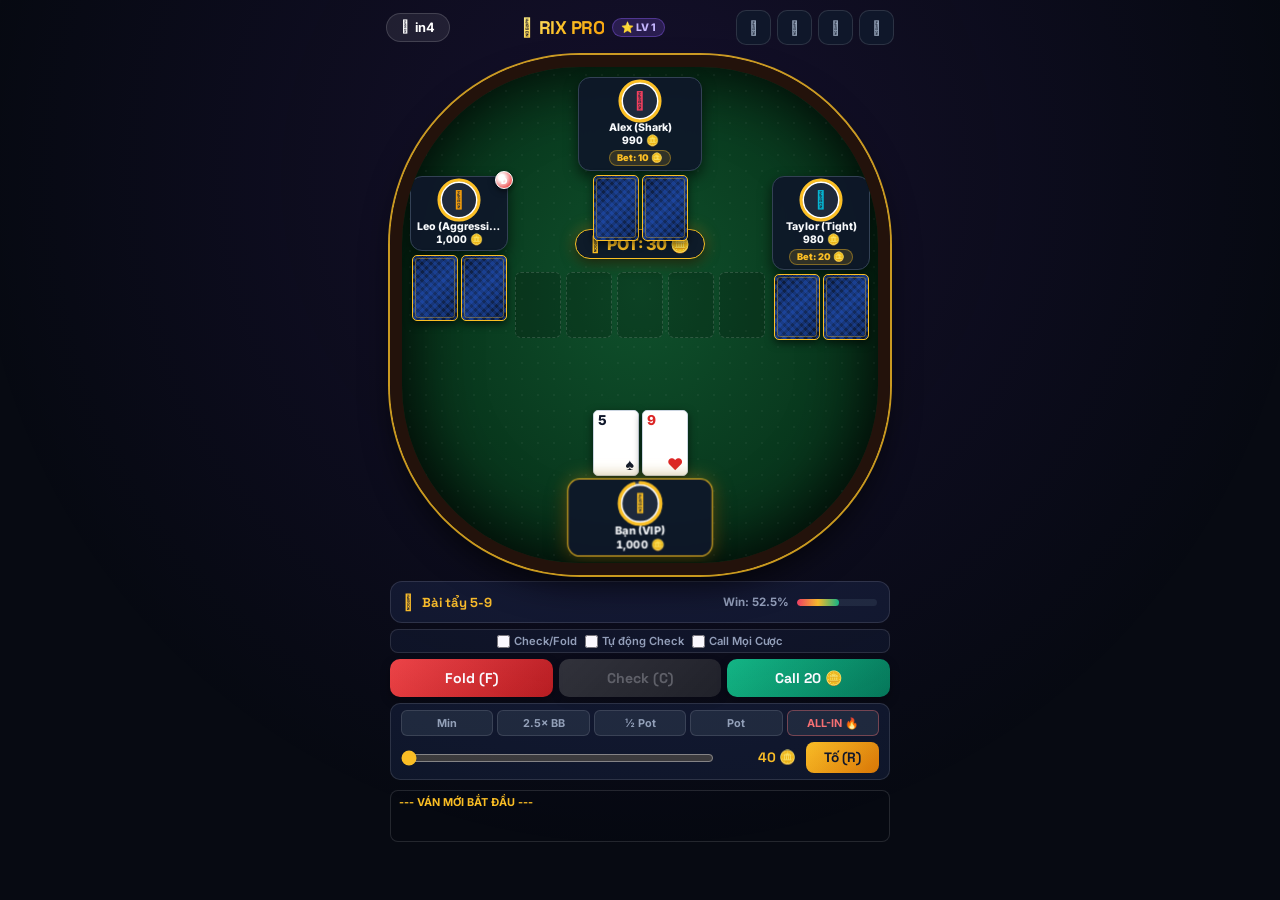
==== commit f2e7f73a: "refactor(nav): replace master hub button with back-to-in4 portfolio link" ====
--- a/index.html
+++ b/index.html
@@ -18,8 +18,8 @@
 <!-- TOP APP NAVIGATION -->
 <header class="top-nav">
   
-  <a href="../index.html" class="hub-btn" title="Quay lại Master Hub" style="display:inline-flex;align-items:center;gap:6px;padding:6px 14px;border-radius:999px;background:rgba(255,255,255,0.08);border:1px solid rgba(255,255,255,0.15);color:#fff;font-weight:700;font-size:0.8rem;text-decoration:none;transition:0.2s;">
-    <i class="fas fa-arrow-left"></i> Hub
+  <a href="../in4/index.html" class="hub-btn" title="Về trang cá nhân (in4)" style="display:inline-flex;align-items:center;gap:6px;padding:6px 14px;border-radius:999px;background:rgba(255,255,255,0.08);border:1px solid rgba(255,255,255,0.15);color:#fff;font-weight:700;font-size:0.8rem;text-decoration:none;transition:0.2s;">
+    <i class="fas fa-arrow-left"></i> in4
   </a>
 
   <div class="brand-group">
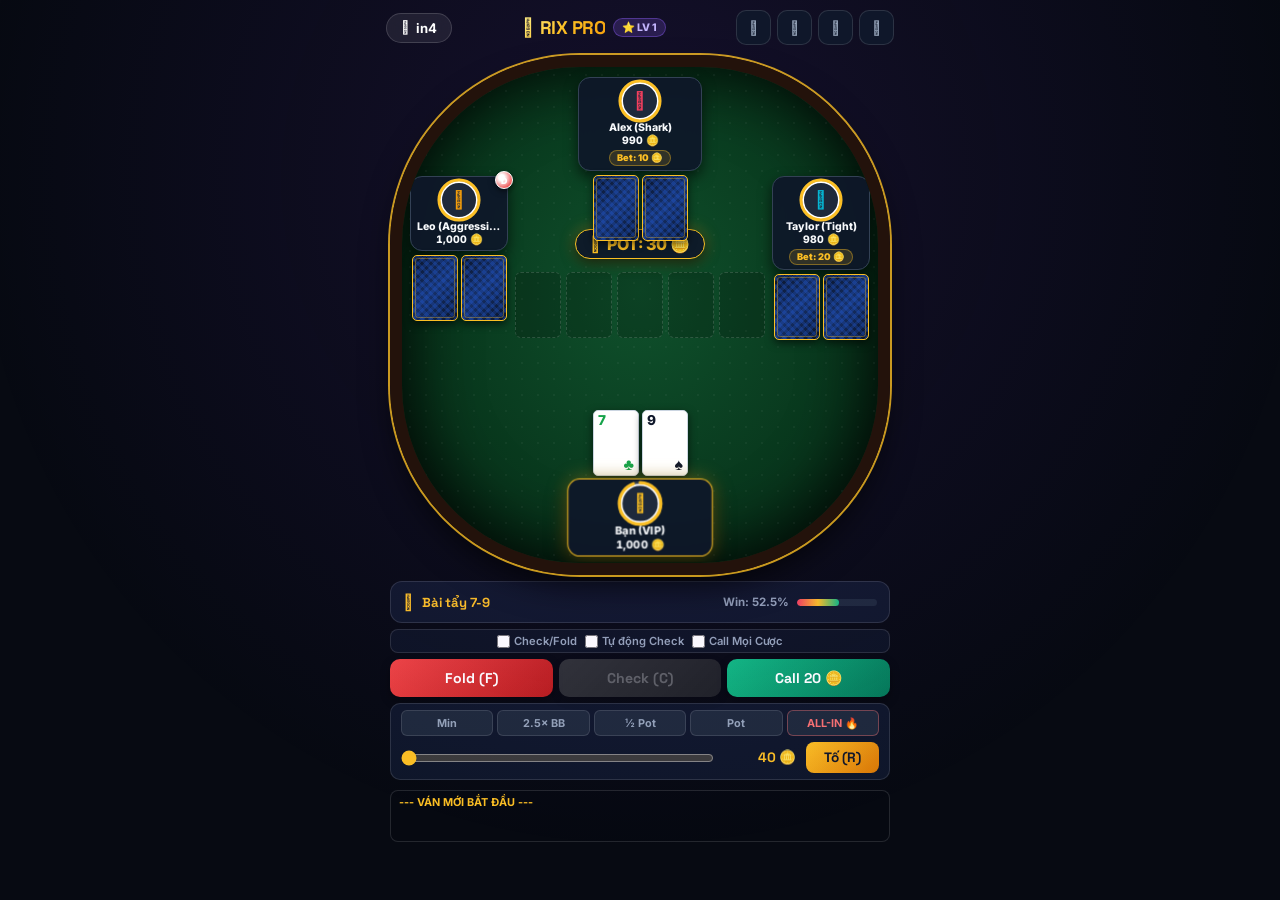
==== commit d4c32a51: "refactor(nav): standardize hub-pill and remove malformed index beta.html" ====
--- a/index.html
+++ b/index.html
@@ -18,8 +18,8 @@
 <!-- TOP APP NAVIGATION -->
 <header class="top-nav">
   
-  <a href="../in4/index.html" class="hub-btn" title="Về trang cá nhân (in4)" style="display:inline-flex;align-items:center;gap:6px;padding:6px 14px;border-radius:999px;background:rgba(255,255,255,0.08);border:1px solid rgba(255,255,255,0.15);color:#fff;font-weight:700;font-size:0.8rem;text-decoration:none;transition:0.2s;">
-    <i class="fas fa-arrow-left"></i> in4
+  <a href="../in4/index.html" class="hub-pill" title="Về trang cá nhân (in4)">
+    <i class="fas fa-arrow-left"></i> <span>in4</span>
   </a>
 
   <div class="brand-group">
--- a/css/style.css
+++ b/css/style.css
@@ -57,7 +57,29 @@
   background: radial-gradient(circle at 50% 20%, rgba(124, 58, 237, 0.12), transparent 70%);
 }
 
-/* TOP APP BAR */
+/* TOP APP BAR & HUB NAVIGATION */
+.hub-pill {
+  display: inline-flex;
+  align-items: center;
+  gap: 6px;
+  padding: 6px 14px;
+  border-radius: 999px;
+  background: rgba(255, 255, 255, 0.08);
+  border: 1px solid rgba(255, 255, 255, 0.15);
+  color: #fff;
+  font-weight: 700;
+  font-size: 0.82rem;
+  text-decoration: none;
+  transition: all 0.2s ease;
+  backdrop-filter: blur(10px);
+}
+.hub-pill:hover {
+  background: rgba(255, 255, 255, 0.18);
+  border-color: var(--gold);
+  color: var(--gold);
+  transform: translateY(-1px);
+}
+
 .top-nav {
   width: 100%;
   max-width: 520px;
